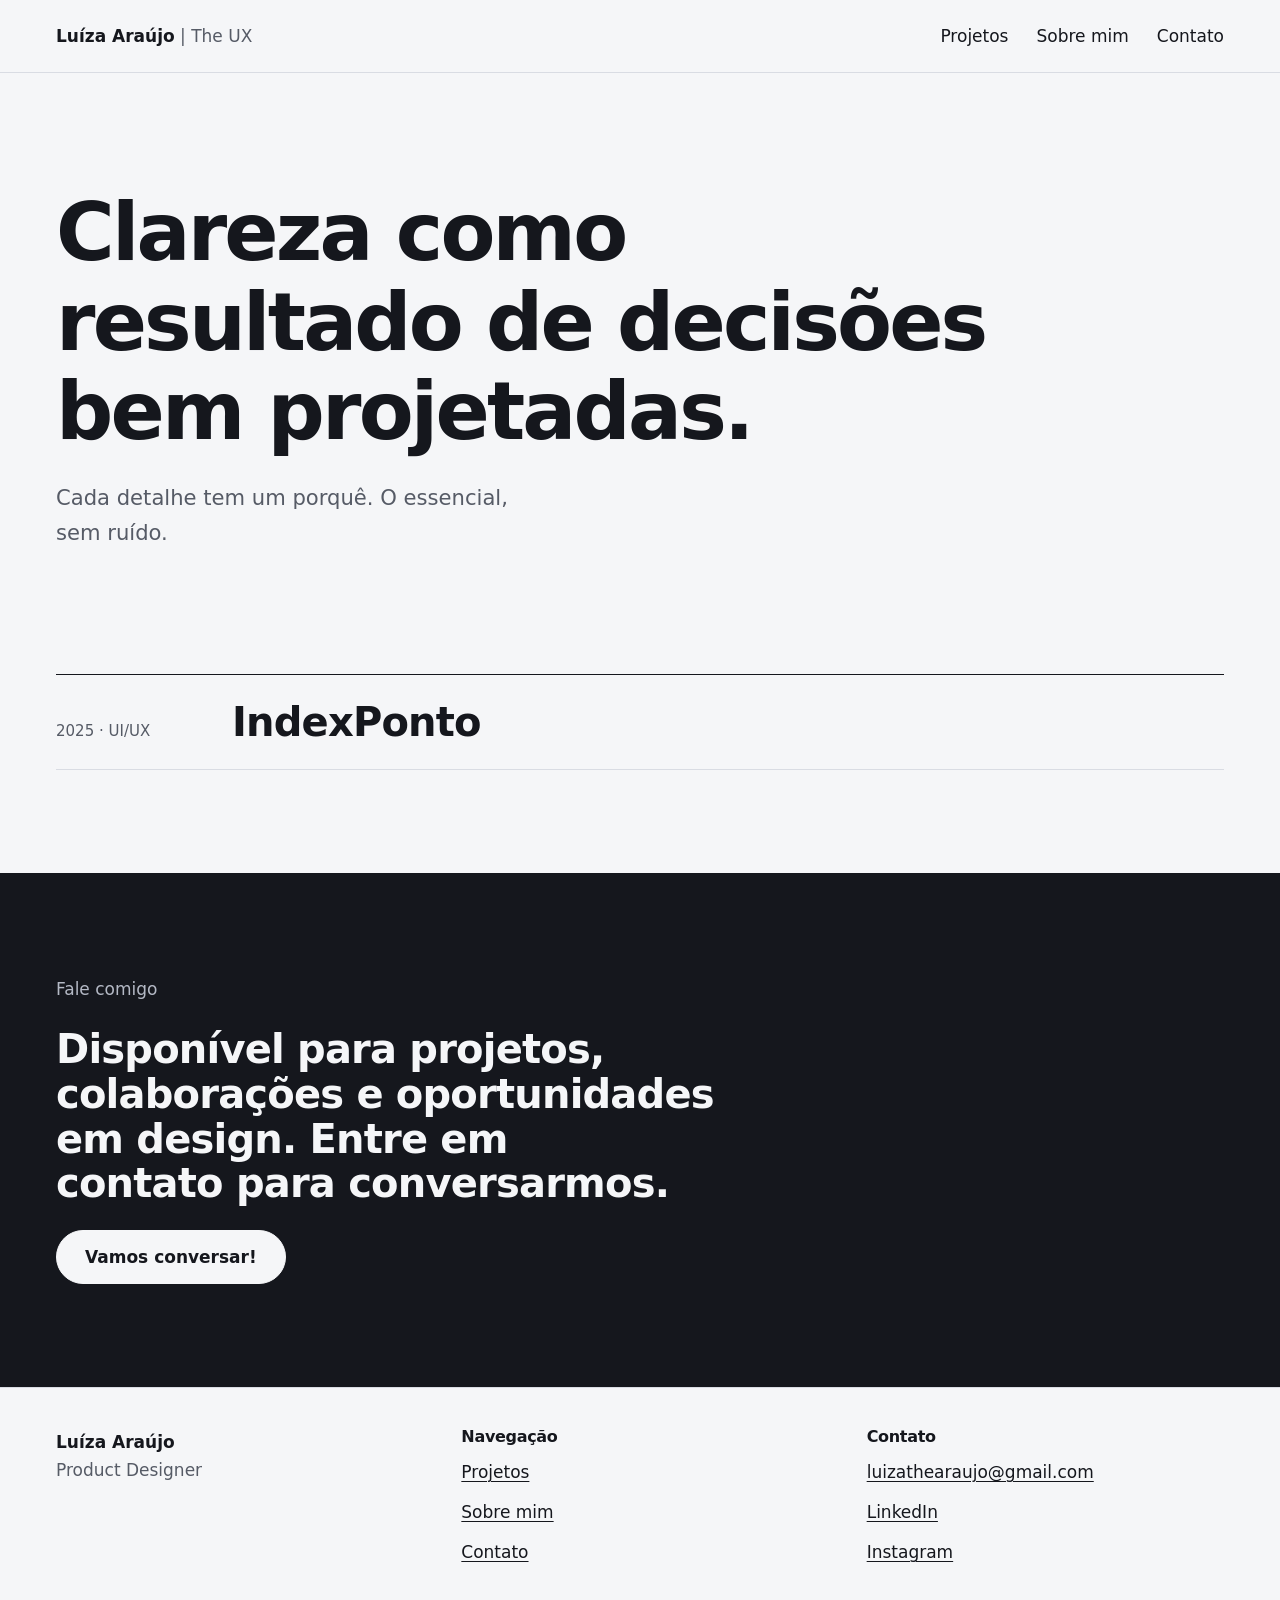
==== index.html @ b1bf7ece "Escreva no Summary" ====
<!doctype html>
<html lang="pt-BR">
<head>
<meta charset="utf-8">
<meta name="viewport" content="width=device-width, initial-scale=1">
<title>Luíza Araújo — Product Designer</title>
<meta name="description" content="Portfólio de Luíza Araújo, Product Designer: projetos de interface e UX com estética minimalista, agradável e simples de usar.">
<link rel="canonical" href="https://SEU-DOMINIO.com.br/index.html">
<meta name="robots" content="index, follow, max-image-preview:large">
<meta property="og:type" content="website"><meta property="og:locale" content="pt_BR">
<meta property="og:title" content="Luíza Araújo — Product Designer"><meta property="og:description" content="Portfólio de Luíza Araújo, Product Designer: projetos de interface e UX com estética minimalista, agradável e simples de usar.">
<meta property="og:url" content="https://SEU-DOMINIO.com.br/index.html"><meta property="og:image" content="https://framerusercontent.com/assets/Nl1fcH3IRXSe6rc7JmywGI36Jp4.jpg">
<meta name="twitter:card" content="summary_large_image">
<meta name="theme-color" content="#f5f6f8">
<link rel="icon" href="assets/favicon.svg" type="image/svg+xml">
<script>document.documentElement.classList.add('js')</script>
<link rel="stylesheet" href="css/styles.css">
<script src="js/site.js" defer></script>
<script type="application/ld+json">{"@context": "https://schema.org", "@type": "Person", "name": "Luíza Araújo", "jobTitle": "Product Designer", "url": "https://SEU-DOMINIO.com.br", "email": "luizathearaujo@gmail.com", "address": {"@type": "PostalAddress", "addressLocality": "Parnamirim", "addressRegion": "RN", "addressCountry": "BR"}, "sameAs": ["https://www.linkedin.com/in/luiza-the-araujo/", "https://www.instagram.com/luizathearaujo.design/"]}</script>
</head>
<body>
<a class="skip-link" href="#conteudo">Ir para o conteúdo</a>
<header class="site-header"><div class="container bar">
<a class="brand" href="index.html"><strong>Luíza Araújo</strong><span> | The UX</span></a>
<button class="menu-btn" type="button" aria-expanded="false" aria-controls="menu">Menu</button>
<nav id="menu" class="nav" aria-label="Principal"><ul><li><a href="projetos.html">Projetos</a></li><li><a href="sobre-mim.html">Sobre mim</a></li><li><a href="contato.html">Contato</a></li></ul></nav>
</div></header>
<main id="conteudo" tabindex="-1">

<section class="hero"><div class="container">
<h1>Clareza como resultado de decisões bem projetadas.</h1>
<p class="hero__lead">Cada detalhe tem um porquê. O essencial, sem ruído.</p></div></section>
<section class="section" style="padding-top:0" aria-labelledby="proj-t"><div class="container">
<h2 id="proj-t" class="visually-hidden">Projetos</h2>
<ul class="project-list"><li><a class="project-row" href="trabalhos/indexponto.html"><span class="project-row__meta">2025 · UI/UX</span><span class="project-row__title">IndexPonto</span></a></li></ul></div></section>
<section class="cta section" aria-labelledby="cta-t"><div class="container cta__inner">
<p class="muted">Fale comigo</p>
<h2 id="cta-t">Disponível para projetos, colaborações e oportunidades em design. Entre em contato para conversarmos.</h2>
<a class="btn btn--light" href="contato.html">Vamos conversar!</a></div></section>
</main>
<footer class="site-footer"><div class="container footer-grid">
<div><p><strong>Luíza Araújo</strong><br><span class="muted">Product Designer</span></p></div>
<nav aria-label="Rodapé"><h2>Navegação</h2><ul><li><a href="projetos.html">Projetos</a></li><li><a href="sobre-mim.html">Sobre mim</a></li><li><a href="contato.html">Contato</a></li></ul></nav>
<div><h2>Contato</h2><ul><li><a href="mailto:luizathearaujo@gmail.com">luizathearaujo@gmail.com</a></li><li><a href="https://www.linkedin.com/in/luiza-the-araujo/" target="_blank" rel="noopener noreferrer">LinkedIn<span class="visually-hidden"> (abre em nova aba)</span></a></li><li><a href="https://www.instagram.com/luizathearaujo.design/" target="_blank" rel="noopener noreferrer">Instagram<span class="visually-hidden"> (abre em nova aba)</span></a></li></ul></div>
</div></footer>
</body>
</html>
---- css/styles.css ----
/* ==========================================================================
   Portfólio Luíza Araújo — styles.css
   Organização: 1 Tokens · 2 Base · 3 Layout · 4 Componentes · 5 Páginas
   Para mudar o visual do site inteiro, edite apenas a seção 1 (Tokens).
   ========================================================================== */

/* 1. TOKENS ------------------------------------------------------------ */
:root {
  /* Cores — AJUSTE AQUI para igualar o Framer (não foi possível extrair as cores originais) */
  --bg: #f5f6f8;
  --surface: #ffffff;
  --ink: #15171d;
  --muted: #565b66;        /* contraste 6:1 sobre --bg */
  --line: #d9dce3;
  --accent: #2f3fd8;       /* contraste 7:1 sobre --bg */
  --dark: #15171d;
  --on-dark: #f5f6f8;
  --on-dark-muted: #b4b9c5;

  /* Tipografia — troque por uma fonte própria (@font-face) se desejar */
  --font: "Avenir Next", "Segoe UI", system-ui, -apple-system, Roboto, "Helvetica Neue", Arial, sans-serif;
  --fs-display: clamp(2.25rem, 1.2rem + 5.2vw, 5rem);
  --fs-h2: clamp(1.5rem, 1.1rem + 1.8vw, 2.5rem);
  --fs-h3: clamp(1.125rem, 1rem + .5vw, 1.375rem);
  --fs-lead: clamp(1.0625rem, 1rem + .4vw, 1.375rem);
  --fs-body: 1.0625rem;

  /* Espaçamento e forma */
  --gutter: clamp(1.25rem, 5vw, 3.5rem);
  --max: 76rem;
  --section: clamp(3.5rem, 8vw, 7rem);
  --radius: 1rem;
  --radius-sm: .5rem;
}

/* 2. BASE -------------------------------------------------------------- */
*, *::before, *::after { box-sizing: border-box; }
html { -webkit-text-size-adjust: 100%; scroll-behavior: smooth; scroll-padding-top: 5rem; }
body {
  margin: 0; min-height: 100vh; display: flex; flex-direction: column;
  background: var(--bg); color: var(--ink);
  font: 400 var(--fs-body)/1.65 var(--font);
  overflow-wrap: break-word; /* evita rolagem horizontal por textos longos */
}
main { flex: 1; }
img { display: block; max-width: 100%; height: auto; }
h1, h2, h3 { margin: 0; line-height: 1.12; letter-spacing: -.02em; font-weight: 650; text-wrap: balance; }
p { margin: 0 0 1em; max-width: 68ch; text-wrap: pretty; }
ul { margin: 0; padding: 0; list-style: none; }
a { color: inherit; text-decoration-thickness: 1px; text-underline-offset: .2em; }
a:hover { color: var(--accent); }
:focus-visible { outline: 3px solid var(--accent); outline-offset: 3px; border-radius: 4px; }
.skip-link {
  position: absolute; left: 1rem; top: -4rem; z-index: 100; padding: .75rem 1rem;
  background: var(--ink); color: var(--bg); border-radius: var(--radius-sm);
}
.skip-link:focus { top: 1rem; }
.visually-hidden { position: absolute !important; width: 1px; height: 1px; overflow: hidden; clip: rect(0 0 0 0); white-space: nowrap; }
@media (prefers-reduced-motion: reduce) {
  html { scroll-behavior: auto; }
  *, *::before, *::after { transition: none !important; animation: none !important; }
}

/* 3. LAYOUT ------------------------------------------------------------ */
.container { width: min(100% - 2 * var(--gutter), var(--max)); margin-inline: auto; }
.section { padding-block: var(--section); }
.muted { color: var(--muted); }

/* 4. COMPONENTES ------------------------------------------------------- */

/* Cabeçalho e navegação */
.site-header { position: sticky; top: 0; z-index: 50; background: color-mix(in srgb, var(--bg) 92%, transparent); backdrop-filter: blur(10px); border-bottom: 1px solid var(--line); }
.bar { display: flex; flex-wrap: wrap; align-items: center; justify-content: space-between; gap: .5rem 1.5rem; padding-block: .875rem; }
.brand { text-decoration: none; font-size: 1.0625rem; }
.brand span { color: var(--muted); }
.nav ul { display: flex; flex-wrap: wrap; gap: .25rem 1.75rem; }
.nav a { display: inline-block; padding: .5rem 0; text-decoration: none; }
.nav a[aria-current="page"] { text-decoration: underline; text-decoration-thickness: 2px; text-underline-offset: .35em; }
.menu-btn { display: none; }
/* Só vira menu "sanduíche" quando o JS está ativo; sem JS a navegação continua visível */
@media (max-width: 47.99rem) {
  .js .menu-btn {
    display: inline-flex; align-items: center; min-height: 2.75rem; padding: 0 1rem;
    font: inherit; color: inherit; background: transparent; border: 1px solid var(--ink); border-radius: 999px; cursor: pointer;
  }
  .js .nav { display: none; flex-basis: 100%; }
  .js .nav.is-open { display: block; }
  .js .nav ul { flex-direction: column; gap: 0; padding-bottom: .75rem; }
  .js .nav a { display: block; padding: .875rem 0; border-top: 1px solid var(--line); }
}

/* Botões */
.btn {
  display: inline-flex; align-items: center; justify-content: center; min-height: 3rem; padding: .75rem 1.75rem;
  font: inherit; font-weight: 600; text-decoration: none; cursor: pointer;
  color: var(--bg); background: var(--ink); border: 1px solid var(--ink); border-radius: 999px;
  transition: background-color .2s, color .2s;
}
.btn:hover { background: var(--accent); border-color: var(--accent); color: #fff; }
.btn:disabled { opacity: .6; cursor: wait; }
.btn--light { background: var(--on-dark); color: var(--dark); border-color: var(--on-dark); }
.btn--light:hover { background: #fff; color: var(--accent); border-color: #fff; }

/* Lista de projetos (home) */
.project-list { border-top: 1px solid var(--ink); }
.project-row {
  display: grid; grid-template-columns: 1fr; gap: .25rem 2rem; padding-block: 1.5rem;
  border-bottom: 1px solid var(--line); text-decoration: none; transition: padding-left .25s, color .2s;
}
.project-row:hover { padding-left: .75rem; }
.project-row__meta { color: var(--muted); font-size: .9375rem; }
.project-row__title { font-size: var(--fs-h2); line-height: 1.15; letter-spacing: -.02em; font-weight: 600; }
@media (min-width: 48rem) {
  .project-row { grid-template-columns: 9rem 1fr; align-items: baseline; }
}

/* Cards de projeto (página Projetos) */
.card-grid { display: grid; grid-template-columns: repeat(auto-fill, minmax(min(100%, 22rem), 1fr)); gap: clamp(1.5rem, 3vw, 2.5rem); }
.card { display: flex; flex-direction: column; gap: 1rem; text-decoration: none; min-width: 0; }
.card__media { overflow: hidden; border-radius: var(--radius); background: var(--line); aspect-ratio: 4 / 3; }
.card__media img { width: 100%; height: 100%; object-fit: cover; transition: transform .5s; }
.card:hover .card__media img { transform: scale(1.03); }
.card__meta { color: var(--muted); font-size: .9375rem; }
.card__title { font-size: var(--fs-h3); }
.card p { margin: 0; color: var(--muted); }
.card:hover .card__title { color: var(--accent); }

/* Chamada para contato */
.cta { background: var(--dark); color: var(--on-dark); }
.cta__inner { display: grid; gap: 1.5rem; justify-items: start; }
.cta h2 { max-width: 24ch; font-size: var(--fs-h2); }
.cta .muted { color: var(--on-dark-muted); margin: 0; }
.cta :focus-visible { outline-color: #fff; }

/* Rodapé */
.site-footer { border-top: 1px solid var(--line); padding-block: 2.5rem; }
.footer-grid { display: grid; gap: 1.5rem 3rem; grid-template-columns: repeat(auto-fit, minmax(min(100%, 12rem), 1fr)); }
.site-footer li + li { margin-top: .25rem; }
.site-footer a { display: inline-block; padding-block: .25rem; }
.site-footer h2 { font-size: 1rem; margin-bottom: .5rem; }

/* Formulário */
.form { display: grid; gap: 1.25rem; max-width: 40rem; }
.field { display: grid; gap: .375rem; }
.field label { font-weight: 600; }
.field input, .field textarea {
  width: 100%; font: inherit; color: inherit; padding: .875rem 1rem;
  background: var(--surface); border: 1px solid #8a8f9c; border-radius: var(--radius-sm);
}
.field textarea { min-height: 10rem; resize: vertical; }
.field input:focus-visible, .field textarea:focus-visible { outline-offset: 1px; border-color: var(--accent); }
.form__status { margin: 0; padding: .875rem 1rem; border-radius: var(--radius-sm); border-left: 4px solid; }
.form__status:empty { display: none; }
.form__status[data-state="error"] { background: #fdecec; color: #7a1010; border-color: #b42318; }
.form__status[data-state="success"] { background: #e8f6ee; color: #0d4a26; border-color: #1a7f45; }
.form__status[data-state="info"] { background: #eef0fd; color: #1c2680; border-color: var(--accent); }
.hp { position: absolute; left: -9999px; width: 1px; height: 1px; overflow: hidden; }

/* 5. PÁGINAS ----------------------------------------------------------- */

/* Hero / cabeçalho de página */
.hero { padding-block: clamp(3rem, 9vw, 8rem) var(--section); }
.hero h1 { font-size: var(--fs-display); max-width: 20ch; font-weight: 700; letter-spacing: -.035em; }
.hero__lead { margin-top: 1.5rem; font-size: var(--fs-lead); color: var(--muted); max-width: 40ch; }
.page-head { padding-block: clamp(2.5rem, 6vw, 5rem) 2rem; }
.page-head h1 { font-size: var(--fs-display); letter-spacing: -.035em; }
.page-head p { margin-top: 1.25rem; font-size: var(--fs-lead); color: var(--muted); max-width: 44ch; }
.section-title { font-size: var(--fs-h2); margin-bottom: 2rem; }

/* Sobre mim */
.about-grid { display: grid; gap: 2.5rem; align-items: start; }
.about-photo { border-radius: var(--radius); background: var(--line); width: 100%; }
.facts { display: grid; gap: 1.25rem; grid-template-columns: repeat(auto-fit, minmax(min(100%, 11rem), 1fr)); margin: 0 0 2rem; }
.facts dt { color: var(--muted); font-size: .9375rem; }
.facts dd { margin: 0; font-size: var(--fs-h3); font-weight: 650; }
.statement { font-size: var(--fs-lead); }
.statement strong { font-weight: 650; }
@media (min-width: 56rem) { .about-grid { grid-template-columns: 1fr 1fr; gap: 4rem; } }
.timeline { border-top: 1px solid var(--ink); }
.timeline li { display: grid; gap: .25rem 2rem; padding-block: 1.5rem; border-bottom: 1px solid var(--line); }
.timeline h3 { font-size: var(--fs-h3); }
.timeline .when { color: var(--muted); }
.timeline p { margin: .5rem 0 0; }
@media (min-width: 48rem) { .timeline li { grid-template-columns: 11rem 1fr; } }
.tools { display: grid; gap: 1px; background: var(--line); border: 1px solid var(--line); border-radius: var(--radius); overflow: hidden; grid-template-columns: repeat(auto-fit, minmax(min(100%, 14rem), 1fr)); }
.tools li { background: var(--bg); padding: 1.25rem 1.5rem; }
.tools strong { display: block; }
.tools span { color: var(--muted); font-size: .9375rem; }

/* Contato */
.contact-grid { display: grid; gap: 3rem; }
.contact-links { display: grid; gap: 1.25rem; align-content: start; }
.contact-links a { display: block; padding: 1rem 0; border-top: 1px solid var(--line); text-decoration: none; }
.contact-links small { display: block; color: var(--muted); font-size: .9375rem; }
.contact-links strong { font-size: var(--fs-h3); font-weight: 600; overflow-wrap: anywhere; }
@media (min-width: 56rem) { .contact-grid { grid-template-columns: 1fr 1.4fr; gap: 5rem; } }

/* Estudo de caso */
.case-meta { display: grid; gap: 1.25rem 2rem; grid-template-columns: repeat(auto-fit, minmax(min(100%, 9rem), 1fr)); margin: 2.5rem 0; padding-block: 1.5rem; border-block: 1px solid var(--line); }
.case-meta dt { color: var(--muted); font-size: .9375rem; }
.case-meta dd { margin: 0; font-weight: 600; }
.case-cover { margin: 0 0 var(--section); }
.case-cover img, .figure img { width: 100%; border-radius: var(--radius); border: 1px solid var(--line); background: var(--surface); }
.case-section { display: grid; gap: 1.25rem; padding-block: clamp(2rem, 5vw, 3.5rem); border-top: 1px solid var(--line); }
.case-section__body { min-width: 0; }
.case-section__body h3 { font-size: var(--fs-h3); margin: 1.75rem 0 .75rem; }
.case-section__body h3:first-child { margin-top: 0; }
.case-section__body ul { margin: 0 0 1em; padding-left: 1.25rem; list-style: disc; max-width: 68ch; }
.case-section__body li + li { margin-top: .375rem; }
.figure { display: grid; gap: 1rem; grid-template-columns: repeat(auto-fit, minmax(min(100%, 20rem), 1fr)); margin: 1.5rem 0 2rem; }
.figure--single { grid-template-columns: 1fr; }
@media (min-width: 60rem) {
  .case-section { grid-template-columns: 14rem 1fr; gap: 3rem; }
  .case-section > h2 { position: sticky; top: 5.5rem; align-self: start; }
}
.case-section > h2 { font-size: var(--fs-h3); }
.more-projects { margin-top: var(--section); }
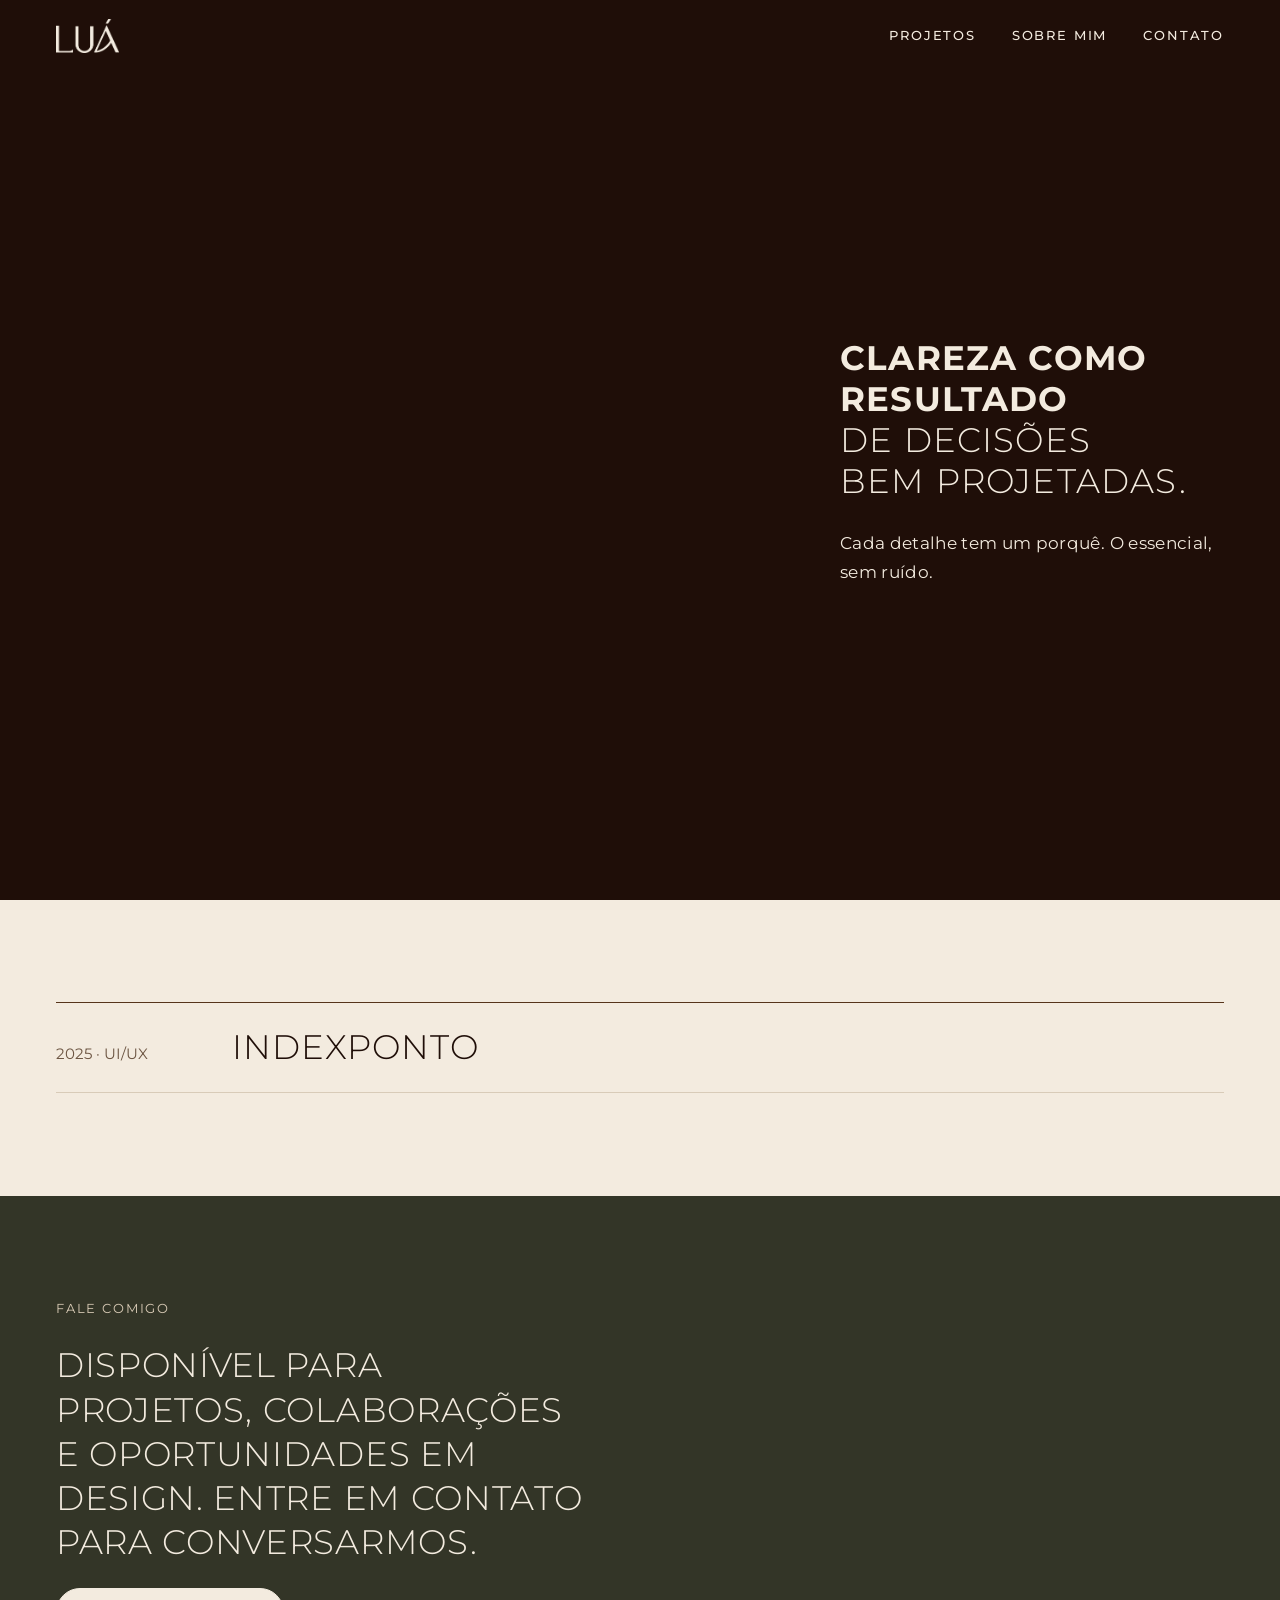
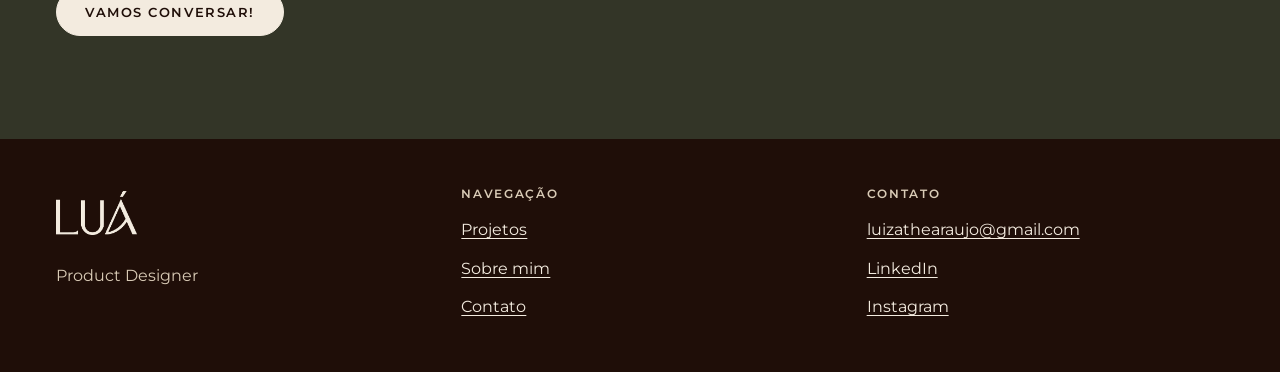
==== commit 57586e20: "Hero com fotografia" ====
--- a/index.html
+++ b/index.html
@@ -5,32 +5,34 @@
 <meta name="viewport" content="width=device-width, initial-scale=1">
 <title>Luíza Araújo — Product Designer</title>
 <meta name="description" content="Portfólio de Luíza Araújo, Product Designer: projetos de interface e UX com estética minimalista, agradável e simples de usar.">
-<link rel="canonical" href="https://SEU-DOMINIO.com.br/index.html">
+<link rel="canonical" href="https://luiza-araujo.theux.workers.dev/index.html">
 <meta name="robots" content="index, follow, max-image-preview:large">
 <meta property="og:type" content="website"><meta property="og:locale" content="pt_BR">
 <meta property="og:title" content="Luíza Araújo — Product Designer"><meta property="og:description" content="Portfólio de Luíza Araújo, Product Designer: projetos de interface e UX com estética minimalista, agradável e simples de usar.">
-<meta property="og:url" content="https://SEU-DOMINIO.com.br/index.html"><meta property="og:image" content="https://framerusercontent.com/assets/Nl1fcH3IRXSe6rc7JmywGI36Jp4.jpg">
+<meta property="og:url" content="https://luiza-araujo.theux.workers.dev/index.html"><meta property="og:image" content="https://luiza-araujo.theux.workers.dev/assets/img/og.jpg">
 <meta name="twitter:card" content="summary_large_image">
-<meta name="theme-color" content="#f5f6f8">
+<meta name="theme-color" content="#1F0E08">
 <link rel="icon" href="assets/favicon.svg" type="image/svg+xml">
-<script>document.documentElement.classList.add('js')</script>
+<link rel="preconnect" href="https://fonts.googleapis.com"><link rel="preconnect" href="https://fonts.gstatic.com" crossorigin>
+<link rel="stylesheet" href="https://fonts.googleapis.com/css2?family=Montserrat:wght@300;400;500;600;700&display=swap">
+<script>document.documentElement.classList.add('js');if(window.scrollY<8)document.documentElement.classList.add('at-top')</script>
 <link rel="stylesheet" href="css/styles.css">
 <script src="js/site.js" defer></script>
-<script type="application/ld+json">{"@context": "https://schema.org", "@type": "Person", "name": "Luíza Araújo", "jobTitle": "Product Designer", "url": "https://SEU-DOMINIO.com.br", "email": "luizathearaujo@gmail.com", "address": {"@type": "PostalAddress", "addressLocality": "Parnamirim", "addressRegion": "RN", "addressCountry": "BR"}, "sameAs": ["https://www.linkedin.com/in/luiza-the-araujo/", "https://www.instagram.com/luizathearaujo.design/"]}</script>
+<script type="application/ld+json">{"@context": "https://schema.org", "@type": "Person", "name": "Luíza Araújo", "jobTitle": "Product Designer", "url": "https://luiza-araujo.theux.workers.dev", "email": "luizathearaujo@gmail.com", "address": {"@type": "PostalAddress", "addressLocality": "Parnamirim", "addressRegion": "RN", "addressCountry": "BR"}, "sameAs": ["https://www.linkedin.com/in/luiza-the-araujo/", "https://www.instagram.com/luizathearaujo.design/"]}</script>
 </head>
 <body>
 <a class="skip-link" href="#conteudo">Ir para o conteúdo</a>
 <header class="site-header"><div class="container bar">
-<a class="brand" href="index.html"><strong>Luíza Araújo</strong><span> | The UX</span></a>
+<a class="logo" href="index.html"><img class="logo__dark" src="assets/img/logo-marrom.png" width="295" height="160" alt="Luíza Araújo — página inicial"><img class="logo__light" src="assets/img/logo-bege.png" width="295" height="160" alt="" aria-hidden="true"></a>
 <button class="menu-btn" type="button" aria-expanded="false" aria-controls="menu">Menu</button>
 <nav id="menu" class="nav" aria-label="Principal"><ul><li><a href="projetos.html">Projetos</a></li><li><a href="sobre-mim.html">Sobre mim</a></li><li><a href="contato.html">Contato</a></li></ul></nav>
 </div></header>
 <main id="conteudo" tabindex="-1">
 
-<section class="hero"><div class="container">
-<h1>Clareza como resultado de decisões bem projetadas.</h1>
-<p class="hero__lead">Cada detalhe tem um porquê. O essencial, sem ruído.</p></div></section>
-<section class="section" style="padding-top:0" aria-labelledby="proj-t"><div class="container">
+<section class="hero hero--home hero--photo">
+<picture><source media="(orientation: portrait)" srcset="assets/img/hero-photo-m.jpg"><img class="hero__bg" src="assets/img/hero-photo-1920.jpg" srcset="assets/img/hero-photo-1920.jpg 1920w, assets/img/hero-photo-2560.jpg 2560w" sizes="100vw" alt="" width="2560" height="1440" fetchpriority="high" decoding="async"></picture>
+<div class="hero__inner"><h1><strong>Clareza como resultado</strong> de decisões bem projetadas.</h1><p class="hero__lead">Cada detalhe tem um porquê. O essencial, sem ruído.</p></div></section>
+<section class="section" aria-labelledby="proj-t"><div class="container">
 <h2 id="proj-t" class="visually-hidden">Projetos</h2>
 <ul class="project-list"><li><a class="project-row" href="trabalhos/indexponto.html"><span class="project-row__meta">2025 · UI/UX</span><span class="project-row__title">IndexPonto</span></a></li></ul></div></section>
 <section class="cta section" aria-labelledby="cta-t"><div class="container cta__inner">
@@ -39,7 +41,7 @@
 <a class="btn btn--light" href="contato.html">Vamos conversar!</a></div></section>
 </main>
 <footer class="site-footer"><div class="container footer-grid">
-<div><p><strong>Luíza Araújo</strong><br><span class="muted">Product Designer</span></p></div>
+<div><a class="footer-logo" href="index.html"><img src="assets/img/logo-bege.png" width="295" height="160" alt="Luíza Araújo — página inicial"></a><p class="muted">Product Designer</p></div>
 <nav aria-label="Rodapé"><h2>Navegação</h2><ul><li><a href="projetos.html">Projetos</a></li><li><a href="sobre-mim.html">Sobre mim</a></li><li><a href="contato.html">Contato</a></li></ul></nav>
 <div><h2>Contato</h2><ul><li><a href="mailto:luizathearaujo@gmail.com">luizathearaujo@gmail.com</a></li><li><a href="https://www.linkedin.com/in/luiza-the-araujo/" target="_blank" rel="noopener noreferrer">LinkedIn<span class="visually-hidden"> (abre em nova aba)</span></a></li><li><a href="https://www.instagram.com/luizathearaujo.design/" target="_blank" rel="noopener noreferrer">Instagram<span class="visually-hidden"> (abre em nova aba)</span></a></li></ul></div>
 </div></footer>
--- a/css/styles.css
+++ b/css/styles.css
@@ -6,36 +6,40 @@
 
 /* 1. TOKENS ------------------------------------------------------------ */
 :root {
-  /* Cores — AJUSTE AQUI para igualar o Framer (não foi possível extrair as cores originais) */
-  --bg: #f5f6f8;
-  --surface: #ffffff;
-  --ink: #15171d;
-  --muted: #565b66;        /* contraste 6:1 sobre --bg */
-  --line: #d9dce3;
-  --accent: #2f3fd8;       /* contraste 7:1 sobre --bg */
-  --dark: #15171d;
-  --on-dark: #f5f6f8;
-  --on-dark-muted: #b4b9c5;
-
-  /* Tipografia — troque por uma fonte própria (@font-face) se desejar */
-  --font: "Avenir Next", "Segoe UI", system-ui, -apple-system, Roboto, "Helvetica Neue", Arial, sans-serif;
-  --fs-display: clamp(2.25rem, 1.2rem + 5.2vw, 5rem);
-  --fs-h2: clamp(1.5rem, 1.1rem + 1.8vw, 2.5rem);
-  --fs-h3: clamp(1.125rem, 1rem + .5vw, 1.375rem);
-  --fs-lead: clamp(1.0625rem, 1rem + .4vw, 1.375rem);
-  --fs-body: 1.0625rem;
-
-  /* Espaçamento e forma */
+  /* Paleta da marca LUÁ */
+  --dark: #1F0E08;          /* marrom profundo (hero, rodapé) */
+  --brown: #56341B;
+  --caramel: #894A27;       /* destaque / hover (contraste 5,7:1 sobre --bg) */
+  --olive-dark: #333527;    /* faixa de contato */
+  --olive: #454730;         /* detalhes sobre fundos escuros */
+  --bg: #F3EBDF;            /* bege (fundo geral) */
+  --surface: #FBF7F0;
+  --ink: #1F0E08;
+  --muted: #6B5441;         /* contraste 5,9:1 sobre --bg */
+  --line: #D8CBB8;
+  --accent: #894A27;
+  --on-dark: #F3EBDF;
+  --on-dark-muted: #D9CBB6;
+
+  /* Tipografia — Montserrat (carregada no <head>); fallbacks seguros */
+  --font: "Montserrat", "Avenir Next", "Segoe UI", system-ui, -apple-system, Roboto, Arial, sans-serif;
+  --fs-display: clamp(1.75rem, 1rem + 3.8vw, 3.75rem);
+  --fs-h2: clamp(1.375rem, 1.05rem + 1.4vw, 2.125rem);
+  --fs-h3: clamp(1.0625rem, .98rem + .4vw, 1.25rem);
+  --fs-lead: clamp(.9375rem, .86rem + .3vw, 1.0625rem);
+  --fs-body: 1rem;
+
   --gutter: clamp(1.25rem, 5vw, 3.5rem);
   --max: 76rem;
   --section: clamp(3.5rem, 8vw, 7rem);
-  --radius: 1rem;
-  --radius-sm: .5rem;
+  --radius: .75rem;
+  --radius-sm: .375rem;
+  --header-h: 4.5rem;
 }
 
 /* 2. BASE -------------------------------------------------------------- */
 *, *::before, *::after { box-sizing: border-box; }
-html { -webkit-text-size-adjust: 100%; scroll-behavior: smooth; scroll-padding-top: 5rem; }
+html { -webkit-text-size-adjust: 100%; scroll-behavior: smooth; scroll-padding-top: 6rem; }
 body {
   margin: 0; min-height: 100vh; display: flex; flex-direction: column;
   background: var(--bg); color: var(--ink);
@@ -44,11 +48,12 @@
 }
 main { flex: 1; }
 img { display: block; max-width: 100%; height: auto; }
-h1, h2, h3 { margin: 0; line-height: 1.12; letter-spacing: -.02em; font-weight: 650; text-wrap: balance; }
+h1, h2, h3 { margin: 0; line-height: 1.2; letter-spacing: -.01em; font-weight: 600; text-wrap: balance; }
 p { margin: 0 0 1em; max-width: 68ch; text-wrap: pretty; }
 ul { margin: 0; padding: 0; list-style: none; }
 a { color: inherit; text-decoration-thickness: 1px; text-underline-offset: .2em; }
 a:hover { color: var(--accent); }
+strong { font-weight: 600; }
 :focus-visible { outline: 3px solid var(--accent); outline-offset: 3px; border-radius: 4px; }
 .skip-link {
   position: absolute; left: 1rem; top: -4rem; z-index: 100; padding: .75rem 1rem;
@@ -68,25 +73,37 @@
 
 /* 4. COMPONENTES ------------------------------------------------------- */
 
-/* Cabeçalho e navegação */
-.site-header { position: sticky; top: 0; z-index: 50; background: color-mix(in srgb, var(--bg) 92%, transparent); backdrop-filter: blur(10px); border-bottom: 1px solid var(--line); }
-.bar { display: flex; flex-wrap: wrap; align-items: center; justify-content: space-between; gap: .5rem 1.5rem; padding-block: .875rem; }
-.brand { text-decoration: none; font-size: 1.0625rem; }
-.brand span { color: var(--muted); }
-.nav ul { display: flex; flex-wrap: wrap; gap: .25rem 1.75rem; }
-.nav a { display: inline-block; padding: .5rem 0; text-decoration: none; }
-.nav a[aria-current="page"] { text-decoration: underline; text-decoration-thickness: 2px; text-underline-offset: .35em; }
+/* Cabeçalho: transparente sobre o hero (logo bege); sólido ao rolar (logo marrom) */
+.site-header { position: fixed; inset: 0 0 auto; z-index: 50; background: var(--bg); color: var(--ink); border-bottom: 1px solid var(--line); transition: background-color .3s, border-color .3s, color .3s; }
+.bar { display: flex; flex-wrap: wrap; align-items: center; justify-content: space-between; gap: .25rem 1.5rem; min-height: var(--header-h); }
+.logo { display: block; line-height: 0; padding-block: .5rem; }
+.logo img { height: 2.125rem; width: auto; }
+.logo__light { display: none !important; }
+.nav ul { display: flex; flex-wrap: wrap; gap: .25rem 2.25rem; }
+.nav a { display: inline-block; padding: .75rem 0; text-decoration: none; font-size: .8125rem; font-weight: 500; letter-spacing: .14em; text-transform: uppercase; }
+.nav a:hover { color: inherit; text-decoration: underline; text-underline-offset: .5em; }
+.nav a[aria-current="page"] { text-decoration: underline; text-decoration-thickness: 2px; text-underline-offset: .5em; }
 .menu-btn { display: none; }
-/* Só vira menu "sanduíche" quando o JS está ativo; sem JS a navegação continua visível */
+/* No topo da página (JS ativo): fundo transparente + versão clara do logo */
+.js.at-top .site-header:not(.menu-open) { background: transparent; border-color: transparent; color: var(--on-dark); }
+.js.at-top .site-header:not(.menu-open) :focus-visible,
+.site-header.menu-open :focus-visible { outline-color: var(--on-dark); }
+.js.at-top .site-header:not(.menu-open) .logo__dark,
+.site-header.menu-open .logo__dark { display: none; }
+.js.at-top .site-header:not(.menu-open) .logo__light,
+.site-header.menu-open .logo__light { display: block !important; }
+.site-header.menu-open { background: var(--dark); color: var(--on-dark); border-color: var(--dark); }
+/* Só vira menu "sanduíche" com JS ativo; sem JS a navegação continua visível */
 @media (max-width: 47.99rem) {
   .js .menu-btn {
-    display: inline-flex; align-items: center; min-height: 2.75rem; padding: 0 1rem;
-    font: inherit; color: inherit; background: transparent; border: 1px solid var(--ink); border-radius: 999px; cursor: pointer;
+    display: inline-flex; align-items: center; min-height: 2.75rem; padding: 0 1.125rem;
+    font: inherit; font-size: .75rem; font-weight: 500; letter-spacing: .14em; text-transform: uppercase;
+    color: inherit; background: transparent; border: 1px solid currentColor; border-radius: 999px; cursor: pointer;
   }
   .js .nav { display: none; flex-basis: 100%; }
   .js .nav.is-open { display: block; }
   .js .nav ul { flex-direction: column; gap: 0; padding-bottom: .75rem; }
-  .js .nav a { display: block; padding: .875rem 0; border-top: 1px solid var(--line); }
+  .js .nav a { display: block; padding: 1rem 0; border-top: 1px solid color-mix(in srgb, currentColor 22%, transparent); }
 }
 
 /* Botões */
@@ -97,19 +114,20 @@
   transition: background-color .2s, color .2s;
 }
 .btn:hover { background: var(--accent); border-color: var(--accent); color: #fff; }
+.btn { font-size: .8125rem; letter-spacing: .12em; text-transform: uppercase; }
 .btn:disabled { opacity: .6; cursor: wait; }
 .btn--light { background: var(--on-dark); color: var(--dark); border-color: var(--on-dark); }
-.btn--light:hover { background: #fff; color: var(--accent); border-color: #fff; }
+.btn--light:hover { background: #fff; color: var(--dark); border-color: #fff; }
 
 /* Lista de projetos (home) */
-.project-list { border-top: 1px solid var(--ink); }
+.project-list { border-top: 1px solid var(--brown); }
 .project-row {
   display: grid; grid-template-columns: 1fr; gap: .25rem 2rem; padding-block: 1.5rem;
   border-bottom: 1px solid var(--line); text-decoration: none; transition: padding-left .25s, color .2s;
 }
 .project-row:hover { padding-left: .75rem; }
 .project-row__meta { color: var(--muted); font-size: .9375rem; }
-.project-row__title { font-size: var(--fs-h2); line-height: 1.15; letter-spacing: -.02em; font-weight: 600; }
+.project-row__title { font-size: var(--fs-h2); line-height: 1.2; font-weight: 300; text-transform: uppercase; letter-spacing: .03em; }
 @media (min-width: 48rem) {
   .project-row { grid-template-columns: 9rem 1fr; align-items: baseline; }
 }
@@ -126,18 +144,21 @@
 .card:hover .card__title { color: var(--accent); }
 
 /* Chamada para contato */
-.cta { background: var(--dark); color: var(--on-dark); }
+.cta { background: var(--olive-dark); color: var(--on-dark); }
 .cta__inner { display: grid; gap: 1.5rem; justify-items: start; }
-.cta h2 { max-width: 24ch; font-size: var(--fs-h2); }
-.cta .muted { color: var(--on-dark-muted); margin: 0; }
-.cta :focus-visible { outline-color: #fff; }
+.cta h2 { max-width: 26ch; font-size: var(--fs-h2); font-weight: 300; text-transform: uppercase; letter-spacing: .02em; line-height: 1.3; }
+.cta .muted { color: var(--on-dark-muted); margin: 0; font-size: .8125rem; letter-spacing: .14em; text-transform: uppercase; }
+.cta :focus-visible, .site-footer :focus-visible, .hero :focus-visible { outline-color: var(--on-dark); }
 
 /* Rodapé */
-.site-footer { border-top: 1px solid var(--line); padding-block: 2.5rem; }
-.footer-grid { display: grid; gap: 1.5rem 3rem; grid-template-columns: repeat(auto-fit, minmax(min(100%, 12rem), 1fr)); }
+.site-footer { background: var(--dark); color: var(--on-dark); padding-block: 3rem; }
+.site-footer a:hover { color: var(--on-dark); text-decoration: underline; }
+.footer-grid { display: grid; gap: 2rem 3rem; grid-template-columns: repeat(auto-fit, minmax(min(100%, 12rem), 1fr)); }
+.footer-logo img { height: 2.75rem; width: auto; margin-bottom: 1rem; }
+.site-footer .muted { color: var(--on-dark-muted); }
 .site-footer li + li { margin-top: .25rem; }
 .site-footer a { display: inline-block; padding-block: .25rem; }
-.site-footer h2 { font-size: 1rem; margin-bottom: .5rem; }
+.site-footer h2 { font-size: .75rem; font-weight: 600; letter-spacing: .14em; text-transform: uppercase; margin-bottom: .75rem; color: var(--on-dark-muted); }
 
 /* Formulário */
 .form { display: grid; gap: 1.25rem; max-width: 40rem; }
@@ -145,7 +166,7 @@
 .field label { font-weight: 600; }
 .field input, .field textarea {
   width: 100%; font: inherit; color: inherit; padding: .875rem 1rem;
-  background: var(--surface); border: 1px solid #8a8f9c; border-radius: var(--radius-sm);
+  background: var(--surface); border: 1px solid #8a7766; border-radius: var(--radius-sm);
 }
 .field textarea { min-height: 10rem; resize: vertical; }
 .field input:focus-visible, .field textarea:focus-visible { outline-offset: 1px; border-color: var(--accent); }
@@ -153,19 +174,62 @@
 .form__status:empty { display: none; }
 .form__status[data-state="error"] { background: #fdecec; color: #7a1010; border-color: #b42318; }
 .form__status[data-state="success"] { background: #e8f6ee; color: #0d4a26; border-color: #1a7f45; }
-.form__status[data-state="info"] { background: #eef0fd; color: #1c2680; border-color: var(--accent); }
+.form__status[data-state="info"] { background: #EFE4D2; color: #3d2410; border-color: var(--accent); }
 .hp { position: absolute; left: -9999px; width: 1px; height: 1px; overflow: hidden; }
 
 /* 5. PÁGINAS ----------------------------------------------------------- */
 
-/* Hero / cabeçalho de página */
-.hero { padding-block: clamp(3rem, 9vw, 8rem) var(--section); }
-.hero h1 { font-size: var(--fs-display); max-width: 20ch; font-weight: 700; letter-spacing: -.035em; }
-.hero__lead { margin-top: 1.5rem; font-size: var(--fs-lead); color: var(--muted); max-width: 40ch; }
-.page-head { padding-block: clamp(2.5rem, 6vw, 5rem) 2rem; }
-.page-head h1 { font-size: var(--fs-display); letter-spacing: -.035em; }
-.page-head p { margin-top: 1.25rem; font-size: var(--fs-lead); color: var(--muted); max-width: 44ch; }
-.section-title { font-size: var(--fs-h2); margin-bottom: 2rem; }
+/* Hero: textura de camurça + título centralizado (inspirado na referência) */
+.hero { position: relative; isolation: isolate; display: grid; place-items: center; text-align: center; overflow: hidden;
+  color: var(--on-dark); background: var(--dark);
+  min-height: clamp(26rem, 64svh, 40rem); padding: calc(var(--header-h) + 2rem) var(--gutter) clamp(3rem, 7vw, 5rem); }
+.hero--home { min-height: min(100svh, 60rem); }
+.hero__bg { position: absolute; inset: 0; z-index: -2; width: 100%; height: 100%; object-fit: cover; }
+.hero::after { content: ""; position: absolute; inset: 0; z-index: -1;      /* véu escuro: garante contraste do texto */
+  background: radial-gradient(ellipse 80% 70% at 50% 50%, rgba(31,14,8,.62), rgba(31,14,8,.28) 100%); }
+.hero__inner { max-width: 60rem; }
+.hero h1 { font-size: var(--fs-display); font-weight: 300; line-height: 1.22; letter-spacing: .035em; text-transform: uppercase; text-wrap: balance; }
+.hero h1 strong { font-weight: 700; }
+.hero__lead { margin: 1.75rem auto 0; max-width: 42ch; font-size: var(--fs-lead); line-height: 1.7; letter-spacing: .02em; color: var(--on-dark); }
+/* Hero com fotografia (home): texto na parede lisa à direita; no retrato (celular/tablet em pé), texto no topo */
+.hero picture { position: absolute; inset: 0; z-index: -2; }
+.hero--photo { place-items: center end; text-align: left; }
+.hero--photo .hero__bg { object-position: 100% 60%; }
+.hero--photo::after { background:
+  linear-gradient(to bottom, rgba(31,14,8,.8), rgba(31,14,8,0) 38%),   /* garante o contraste do logo e do menu */
+  linear-gradient(to left, rgba(31,14,8,.4), rgba(31,14,8,0) 62%); }
+.hero--photo .hero__inner { width: min(100%, 26rem, 30vw); }
+.hero--photo h1 { font-size: clamp(1.25rem, .75rem + 1.7vw, 2.5rem); }
+.hero--photo .hero__lead { margin-left: 0; max-width: 34ch; }
+@media (orientation: portrait) {
+  .hero--photo { place-items: start center; text-align: center; padding-top: calc(var(--header-h) + 2.5rem);
+    min-height: min(max(100svh, 205vw), calc(100svh + 8rem)); }  /* um pouco mais alto em telas curtas: desce o orbe e libera o texto */
+  .hero--photo .hero__bg { object-position: 50% 100%; }
+  .hero--photo::after { background: linear-gradient(to bottom, rgba(31,14,8,.72), rgba(31,14,8,.2) 52%, rgba(31,14,8,0)); }
+  .hero--photo .hero__inner { width: min(100%, 34rem); }
+  .hero--photo h1 { font-size: clamp(1.5rem, 1rem + 2.4vw, 2.5rem); }
+  .hero--photo .hero__lead { margin-inline: auto; }
+}
+/* Celulares muito estreitos (≤ 380px): texto mais compacto */
+@media (orientation: portrait) and (max-width: 23.75rem) {
+  .hero--photo { padding-top: calc(var(--header-h) + 1rem); }
+  .hero--photo h1 { font-size: 1.25rem; }
+  .hero--photo .hero__lead { margin-top: 1rem; font-size: .875rem; line-height: 1.5; }
+}
+/* Tablet em pé: texto em poucas linhas, só na parede escura acima do orbe */
+@media (orientation: portrait) and (min-width: 40rem) {
+  .hero--photo { padding-top: calc(var(--header-h) + 1.25rem); }
+  .hero--photo .hero__inner { width: min(100%, 46rem); }
+  .hero--photo h1 { font-size: 1.5rem; }
+  .hero--photo .hero__lead { margin-top: 1rem; max-width: 60ch; }
+}
+/* Celular deitado (pouca altura): texto menor, para não invadir as esculturas */
+@media (orientation: landscape) and (max-height: 32rem) {
+  .hero--photo .hero__inner { width: min(100%, 14rem, 26vw); }
+  .hero--photo h1 { font-size: 1.125rem; }
+  .hero--photo .hero__lead { margin-top: 1rem; font-size: .8125rem; line-height: 1.55; }
+}
+.section-title { font-size: var(--fs-h2); font-weight: 600; margin-bottom: 2rem; }
 
 /* Sobre mim */
 .about-grid { display: grid; gap: 2.5rem; align-items: start; }
@@ -176,14 +240,14 @@
 .statement { font-size: var(--fs-lead); }
 .statement strong { font-weight: 650; }
 @media (min-width: 56rem) { .about-grid { grid-template-columns: 1fr 1fr; gap: 4rem; } }
-.timeline { border-top: 1px solid var(--ink); }
+.timeline { border-top: 1px solid var(--brown); }
 .timeline li { display: grid; gap: .25rem 2rem; padding-block: 1.5rem; border-bottom: 1px solid var(--line); }
 .timeline h3 { font-size: var(--fs-h3); }
 .timeline .when { color: var(--muted); }
 .timeline p { margin: .5rem 0 0; }
 @media (min-width: 48rem) { .timeline li { grid-template-columns: 11rem 1fr; } }
 .tools { display: grid; gap: 1px; background: var(--line); border: 1px solid var(--line); border-radius: var(--radius); overflow: hidden; grid-template-columns: repeat(auto-fit, minmax(min(100%, 14rem), 1fr)); }
-.tools li { background: var(--bg); padding: 1.25rem 1.5rem; }
+.tools li { background: var(--surface); padding: 1.25rem 1.5rem; }
 .tools strong { display: block; }
 .tools span { color: var(--muted); font-size: .9375rem; }
 
@@ -199,6 +263,7 @@
 .case-meta { display: grid; gap: 1.25rem 2rem; grid-template-columns: repeat(auto-fit, minmax(min(100%, 9rem), 1fr)); margin: 2.5rem 0; padding-block: 1.5rem; border-block: 1px solid var(--line); }
 .case-meta dt { color: var(--muted); font-size: .9375rem; }
 .case-meta dd { margin: 0; font-weight: 600; }
+.case-meta { margin-top: clamp(2rem, 5vw, 3.5rem); }
 .case-cover { margin: 0 0 var(--section); }
 .case-cover img, .figure img { width: 100%; border-radius: var(--radius); border: 1px solid var(--line); background: var(--surface); }
 .case-section { display: grid; gap: 1.25rem; padding-block: clamp(2rem, 5vw, 3.5rem); border-top: 1px solid var(--line); }
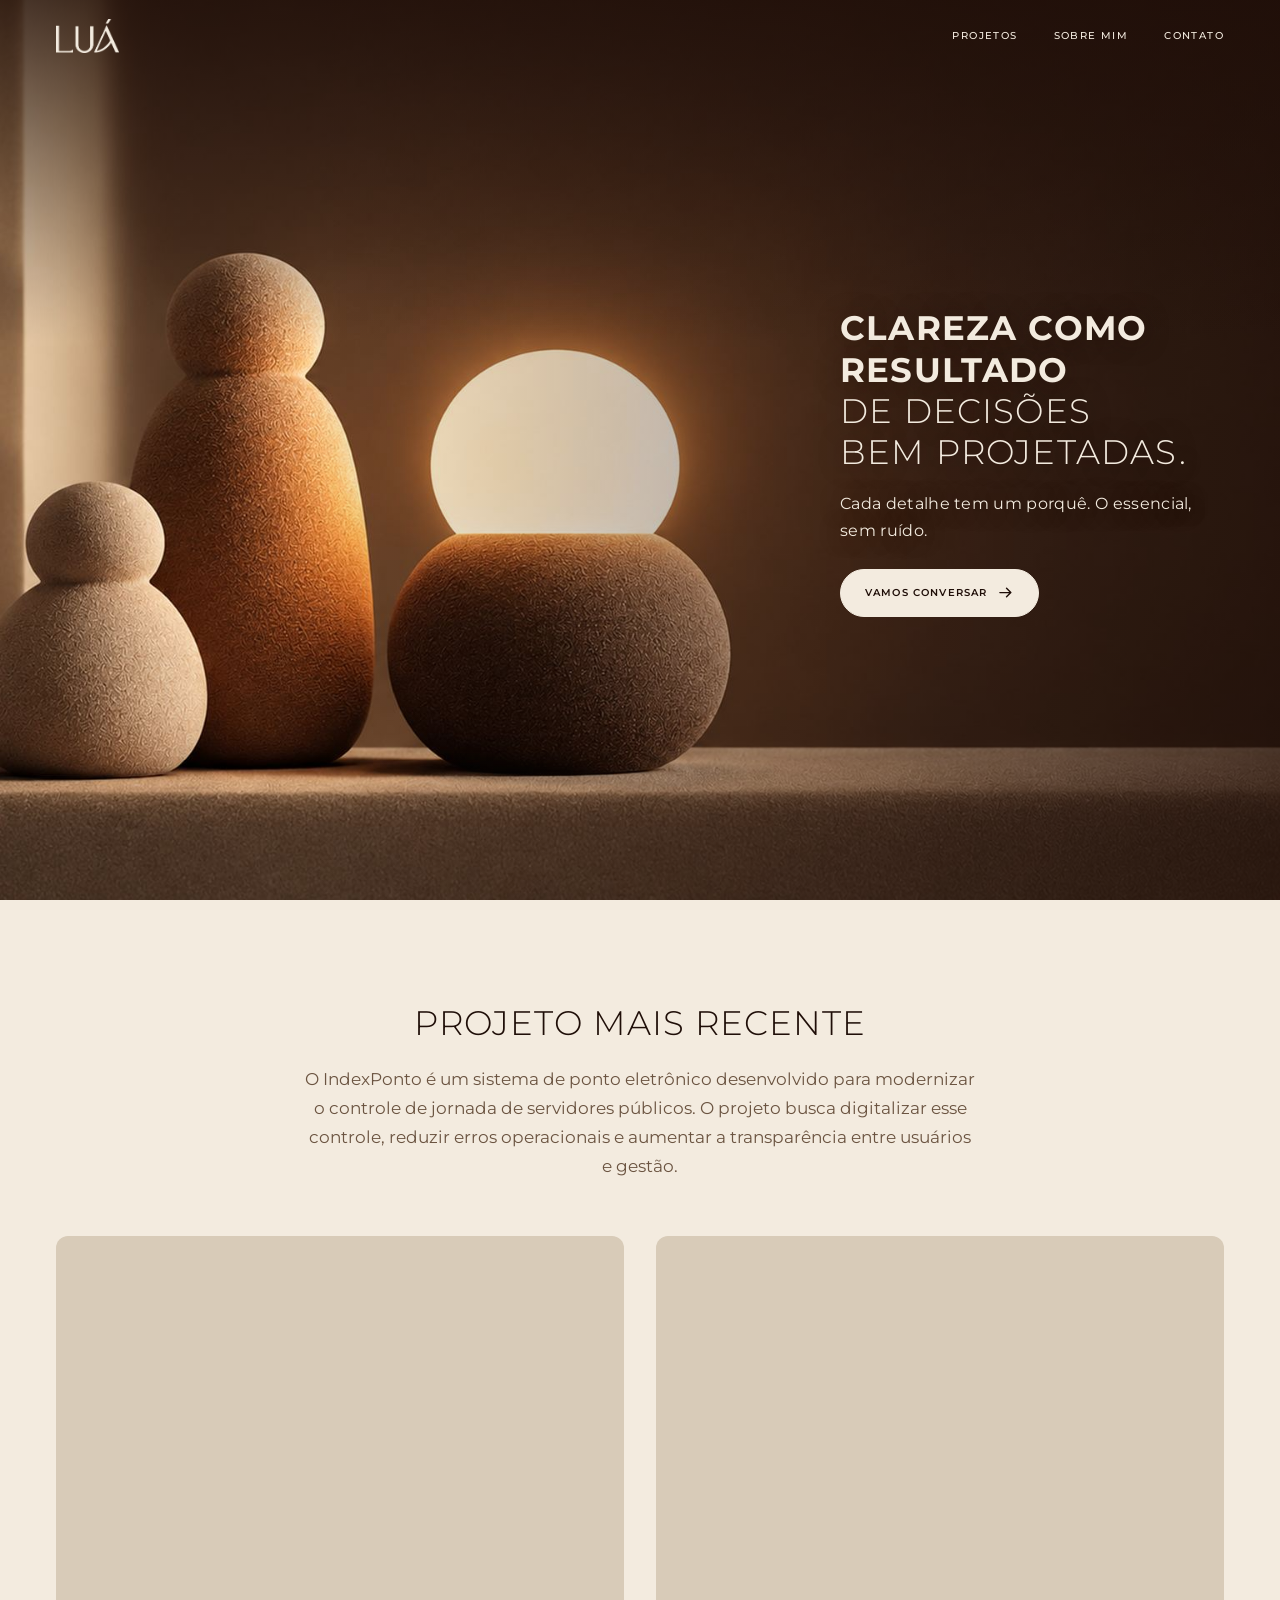
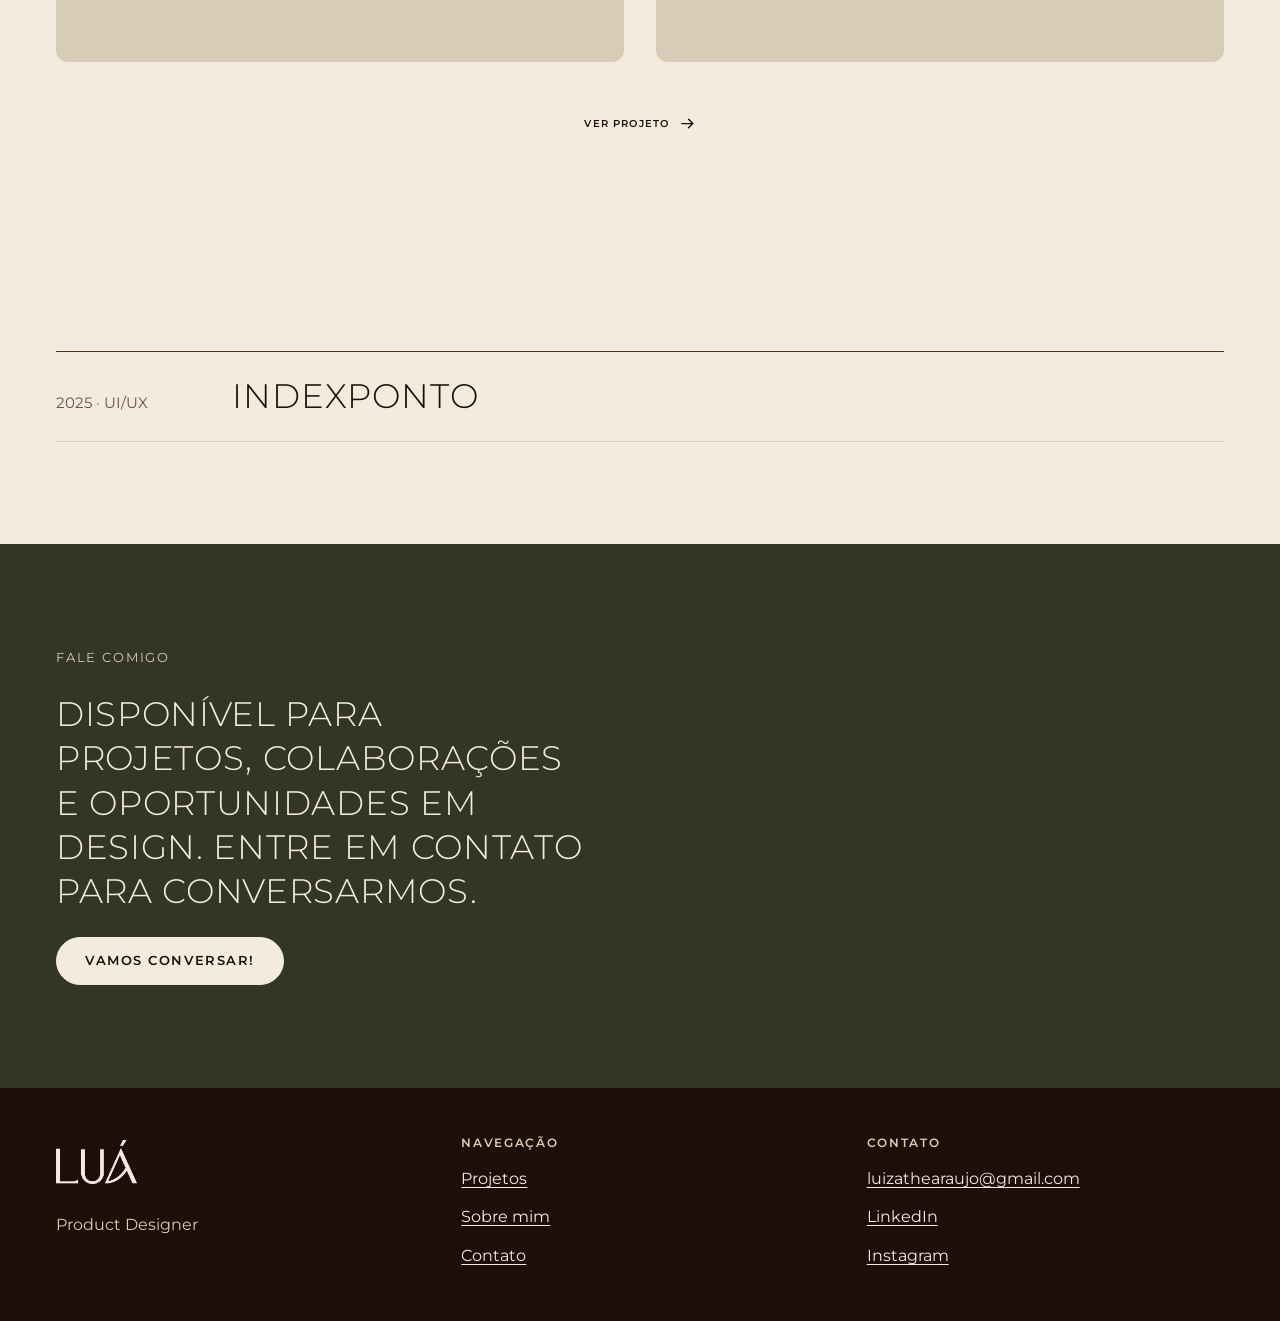
==== commit b7f5b059: "Ajustes no hero e seção Projeto mais recente" ====
--- a/index.html
+++ b/index.html
@@ -31,7 +31,12 @@
 
 <section class="hero hero--home hero--photo">
 <picture><source media="(orientation: portrait)" srcset="assets/img/hero-photo-m.jpg"><img class="hero__bg" src="assets/img/hero-photo-1920.jpg" srcset="assets/img/hero-photo-1920.jpg 1920w, assets/img/hero-photo-2560.jpg 2560w" sizes="100vw" alt="" width="2560" height="1440" fetchpriority="high" decoding="async"></picture>
-<div class="hero__inner"><h1><strong>Clareza como resultado</strong> de decisões bem projetadas.</h1><p class="hero__lead">Cada detalhe tem um porquê. O essencial, sem ruído.</p></div></section>
+<div class="hero__inner"><h1><strong>Clareza como resultado</strong> de decisões bem projetadas.</h1><p class="hero__lead">Cada detalhe tem um porquê. O essencial, sem ruído.</p><div class="hero__cta"><a class="btn btn--light btn--compact" href="contato.html">Vamos conversar<svg class="icon-arrow" viewBox="0 0 16 16" aria-hidden="true" focusable="false"><path d="M2 8h11M9 3.5 13.5 8 9 12.5" fill="none" stroke="currentColor" stroke-width="1.5" stroke-linecap="round" stroke-linejoin="round"/></svg></a></div></div></section>
+<section class="latest" aria-labelledby="latest-t"><div class="container">
+<div class="latest__intro"><h2 id="latest-t">Projeto mais recente</h2><p>O IndexPonto é um sistema de ponto eletrônico desenvolvido para modernizar o controle de jornada de servidores públicos. O projeto busca digitalizar esse controle, reduzir erros operacionais e aumentar a transparência entre usuários e gestão.</p></div>
+<ul class="latest__grid"><li><figure class="latest__card"><img src="https://framerusercontent.com/images/dpFfXagJD4o3bU8u3H9I2oIgVo.png" srcset="https://framerusercontent.com/images/dpFfXagJD4o3bU8u3H9I2oIgVo.png?scale-down-to=512 512w, https://framerusercontent.com/images/dpFfXagJD4o3bU8u3H9I2oIgVo.png?scale-down-to=1024 1024w, https://framerusercontent.com/images/dpFfXagJD4o3bU8u3H9I2oIgVo.png?scale-down-to=2048 2048w" sizes="(min-width: 48rem) 45vw, 100vw" alt="Capa do projeto IndexPonto" width="2880" height="2048" loading="lazy" decoding="async"></figure></li><li><figure class="latest__card"><img src="https://framerusercontent.com/images/J6VNGDIL5jWhC9em6vGzuab1HsE.png" srcset="https://framerusercontent.com/images/J6VNGDIL5jWhC9em6vGzuab1HsE.png?scale-down-to=512 512w, https://framerusercontent.com/images/J6VNGDIL5jWhC9em6vGzuab1HsE.png?scale-down-to=1024 1024w, https://framerusercontent.com/images/J6VNGDIL5jWhC9em6vGzuab1HsE.png?scale-down-to=2048 2048w" sizes="(min-width: 48rem) 45vw, 100vw" alt="Telas do IndexPonto" width="1600" height="1000" loading="lazy" decoding="async"></figure></li></ul>
+<div class="latest__action"><a class="link-arrow" href="trabalhos/indexponto.html">Ver projeto<svg class="icon-arrow" viewBox="0 0 16 16" aria-hidden="true" focusable="false"><path d="M2 8h11M9 3.5 13.5 8 9 12.5" fill="none" stroke="currentColor" stroke-width="1.5" stroke-linecap="round" stroke-linejoin="round"/></svg></a></div>
+</div></section>
 <section class="section" aria-labelledby="proj-t"><div class="container">
 <h2 id="proj-t" class="visually-hidden">Projetos</h2>
 <ul class="project-list"><li><a class="project-row" href="trabalhos/indexponto.html"><span class="project-row__meta">2025 · UI/UX</span><span class="project-row__title">IndexPonto</span></a></li></ul></div></section>
--- a/css/styles.css
+++ b/css/styles.css
@@ -80,7 +80,7 @@
 .logo img { height: 2.125rem; width: auto; }
 .logo__light { display: none !important; }
 .nav ul { display: flex; flex-wrap: wrap; gap: .25rem 2.25rem; }
-.nav a { display: inline-block; padding: .75rem 0; text-decoration: none; font-size: .8125rem; font-weight: 500; letter-spacing: .14em; text-transform: uppercase; }
+.nav a { display: inline-block; padding: .75rem 0; text-decoration: none; font-size: .625rem; font-weight: 500; letter-spacing: .14em; text-transform: uppercase; }
 .nav a:hover { color: inherit; text-decoration: underline; text-underline-offset: .5em; }
 .nav a[aria-current="page"] { text-decoration: underline; text-decoration-thickness: 2px; text-underline-offset: .5em; }
 .menu-btn { display: none; }
@@ -97,7 +97,7 @@
 @media (max-width: 47.99rem) {
   .js .menu-btn {
     display: inline-flex; align-items: center; min-height: 2.75rem; padding: 0 1.125rem;
-    font: inherit; font-size: .75rem; font-weight: 500; letter-spacing: .14em; text-transform: uppercase;
+    font: inherit; font-size: .625rem; font-weight: 500; letter-spacing: .14em; text-transform: uppercase;
     color: inherit; background: transparent; border: 1px solid currentColor; border-radius: 999px; cursor: pointer;
   }
   .js .nav { display: none; flex-basis: 100%; }
@@ -142,6 +142,28 @@
 .card__title { font-size: var(--fs-h3); }
 .card p { margin: 0; color: var(--muted); }
 .card:hover .card__title { color: var(--accent); }
+
+/* Botão compacto (padrão tipográfico de botão) e botão de texto com seta */
+.btn--compact, .link-arrow { display: inline-flex; align-items: center; justify-content: center; gap: .7rem;
+  font-size: .6rem; letter-spacing: .12em; text-transform: uppercase; font-weight: 600; }
+.btn--compact { padding: .6rem 1.5rem; }
+.icon-arrow { flex: none; width: .95rem; height: .95rem; transition: transform .25s ease; }
+.btn--compact:hover .icon-arrow, .link-arrow:hover .icon-arrow { transform: translateX(4px); }
+.hero__cta { margin-top: 1.5rem; }
+.link-arrow { min-height: 2.75rem; padding: .6rem 0; text-decoration: none; color: var(--ink);
+  border-bottom: 1px solid transparent; transition: color .2s, border-color .2s; }
+.link-arrow:hover { color: var(--accent); border-color: currentColor; }
+
+/* Projeto mais recente */
+.latest { background: var(--bg); padding-block: var(--section); }
+.latest__intro { max-width: 44rem; margin-inline: auto; text-align: center; }
+.latest__intro h2 { font-size: var(--fs-h2); font-weight: 300; text-transform: uppercase; letter-spacing: .03em; line-height: 1.25; }
+.latest__intro p { margin: 1.25rem auto 0; color: var(--muted); font-size: var(--fs-lead); line-height: 1.7; }
+.latest__grid { display: grid; grid-template-columns: 1fr; gap: clamp(1rem, 2.5vw, 2rem); margin-top: clamp(2rem, 5vw, 3.5rem); }
+.latest__card { margin: 0; overflow: hidden; border-radius: var(--radius); background: var(--line); aspect-ratio: 4 / 3; }
+.latest__card img { width: 100%; height: 100%; object-fit: cover; }
+.latest__action { display: flex; justify-content: center; margin-top: clamp(1.5rem, 4vw, 2.5rem); }
+@media (min-width: 48rem) { .latest__grid { grid-template-columns: repeat(2, minmax(0, 1fr)); } }
 
 /* Chamada para contato */
 .cta { background: var(--olive-dark); color: var(--on-dark); }
@@ -197,15 +219,16 @@
 .hero--photo .hero__bg { object-position: 100% 60%; }
 .hero--photo::after { background:
   linear-gradient(to bottom, rgba(31,14,8,.8), rgba(31,14,8,0) 38%),   /* garante o contraste do logo e do menu */
-  linear-gradient(to left, rgba(31,14,8,.4), rgba(31,14,8,0) 62%); }
+  linear-gradient(to left, rgba(31,14,8,.66), rgba(31,14,8,.22) 52%, rgba(31,14,8,0) 76%); }
+.hero--photo h1, .hero--photo .hero__lead { text-shadow: 0 1px 22px rgba(31,14,8,.55); }
 .hero--photo .hero__inner { width: min(100%, 26rem, 30vw); }
 .hero--photo h1 { font-size: clamp(1.25rem, .75rem + 1.7vw, 2.5rem); }
-.hero--photo .hero__lead { margin-left: 0; max-width: 34ch; }
+.hero--photo .hero__lead { margin: 18px 0 0; max-width: 34ch; font-size: 16px; }
 @media (orientation: portrait) {
   .hero--photo { place-items: start center; text-align: center; padding-top: calc(var(--header-h) + 2.5rem);
     min-height: min(max(100svh, 205vw), calc(100svh + 8rem)); }  /* um pouco mais alto em telas curtas: desce o orbe e libera o texto */
   .hero--photo .hero__bg { object-position: 50% 100%; }
-  .hero--photo::after { background: linear-gradient(to bottom, rgba(31,14,8,.72), rgba(31,14,8,.2) 52%, rgba(31,14,8,0)); }
+  .hero--photo::after { background: linear-gradient(to bottom, rgba(31,14,8,.82), rgba(31,14,8,.34) 56%, rgba(31,14,8,0)); }
   .hero--photo .hero__inner { width: min(100%, 34rem); }
   .hero--photo h1 { font-size: clamp(1.5rem, 1rem + 2.4vw, 2.5rem); }
   .hero--photo .hero__lead { margin-inline: auto; }
@@ -214,20 +237,22 @@
 @media (orientation: portrait) and (max-width: 23.75rem) {
   .hero--photo { padding-top: calc(var(--header-h) + 1rem); }
   .hero--photo h1 { font-size: 1.25rem; }
-  .hero--photo .hero__lead { margin-top: 1rem; font-size: .875rem; line-height: 1.5; }
+  .hero--photo .hero__lead { line-height: 1.5; }
 }
 /* Tablet em pé: texto em poucas linhas, só na parede escura acima do orbe */
 @media (orientation: portrait) and (min-width: 40rem) {
   .hero--photo { padding-top: calc(var(--header-h) + 1.25rem); }
   .hero--photo .hero__inner { width: min(100%, 46rem); }
   .hero--photo h1 { font-size: 1.5rem; }
-  .hero--photo .hero__lead { margin-top: 1rem; max-width: 60ch; }
+  .hero--photo .hero__lead { max-width: 60ch; }
 }
 /* Celular deitado (pouca altura): texto menor, para não invadir as esculturas */
 @media (orientation: landscape) and (max-height: 32rem) {
-  .hero--photo .hero__inner { width: min(100%, 14rem, 26vw); }
+  .hero--photo .hero__inner { width: min(100%, 14rem, 30vw); }
+  .hero--photo .btn--compact { white-space: nowrap; padding-inline: 1.1rem; }
+  .hero--photo { padding-bottom: 2.5rem; }
   .hero--photo h1 { font-size: 1.125rem; }
-  .hero--photo .hero__lead { margin-top: 1rem; font-size: .8125rem; line-height: 1.55; }
+  .hero--photo .hero__lead { line-height: 1.5; }
 }
 .section-title { font-size: var(--fs-h2); font-weight: 600; margin-bottom: 2rem; }
 
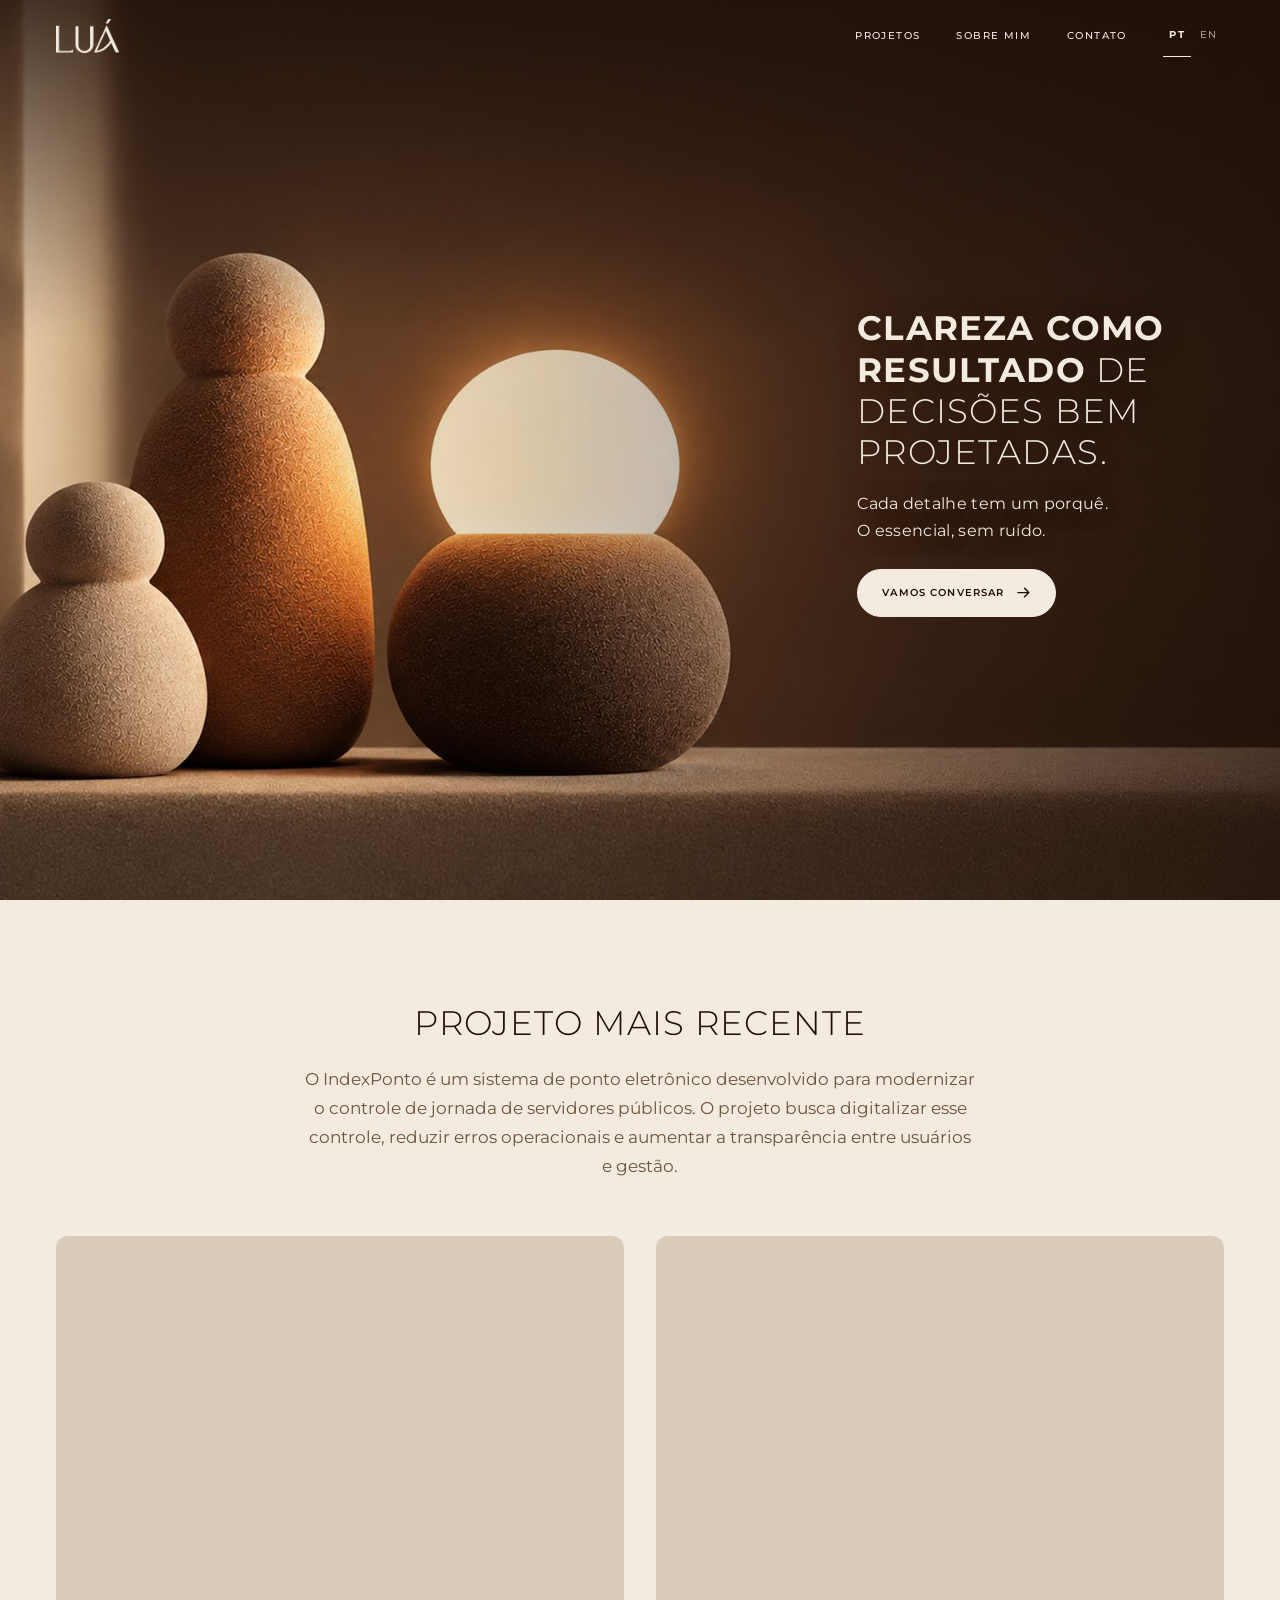
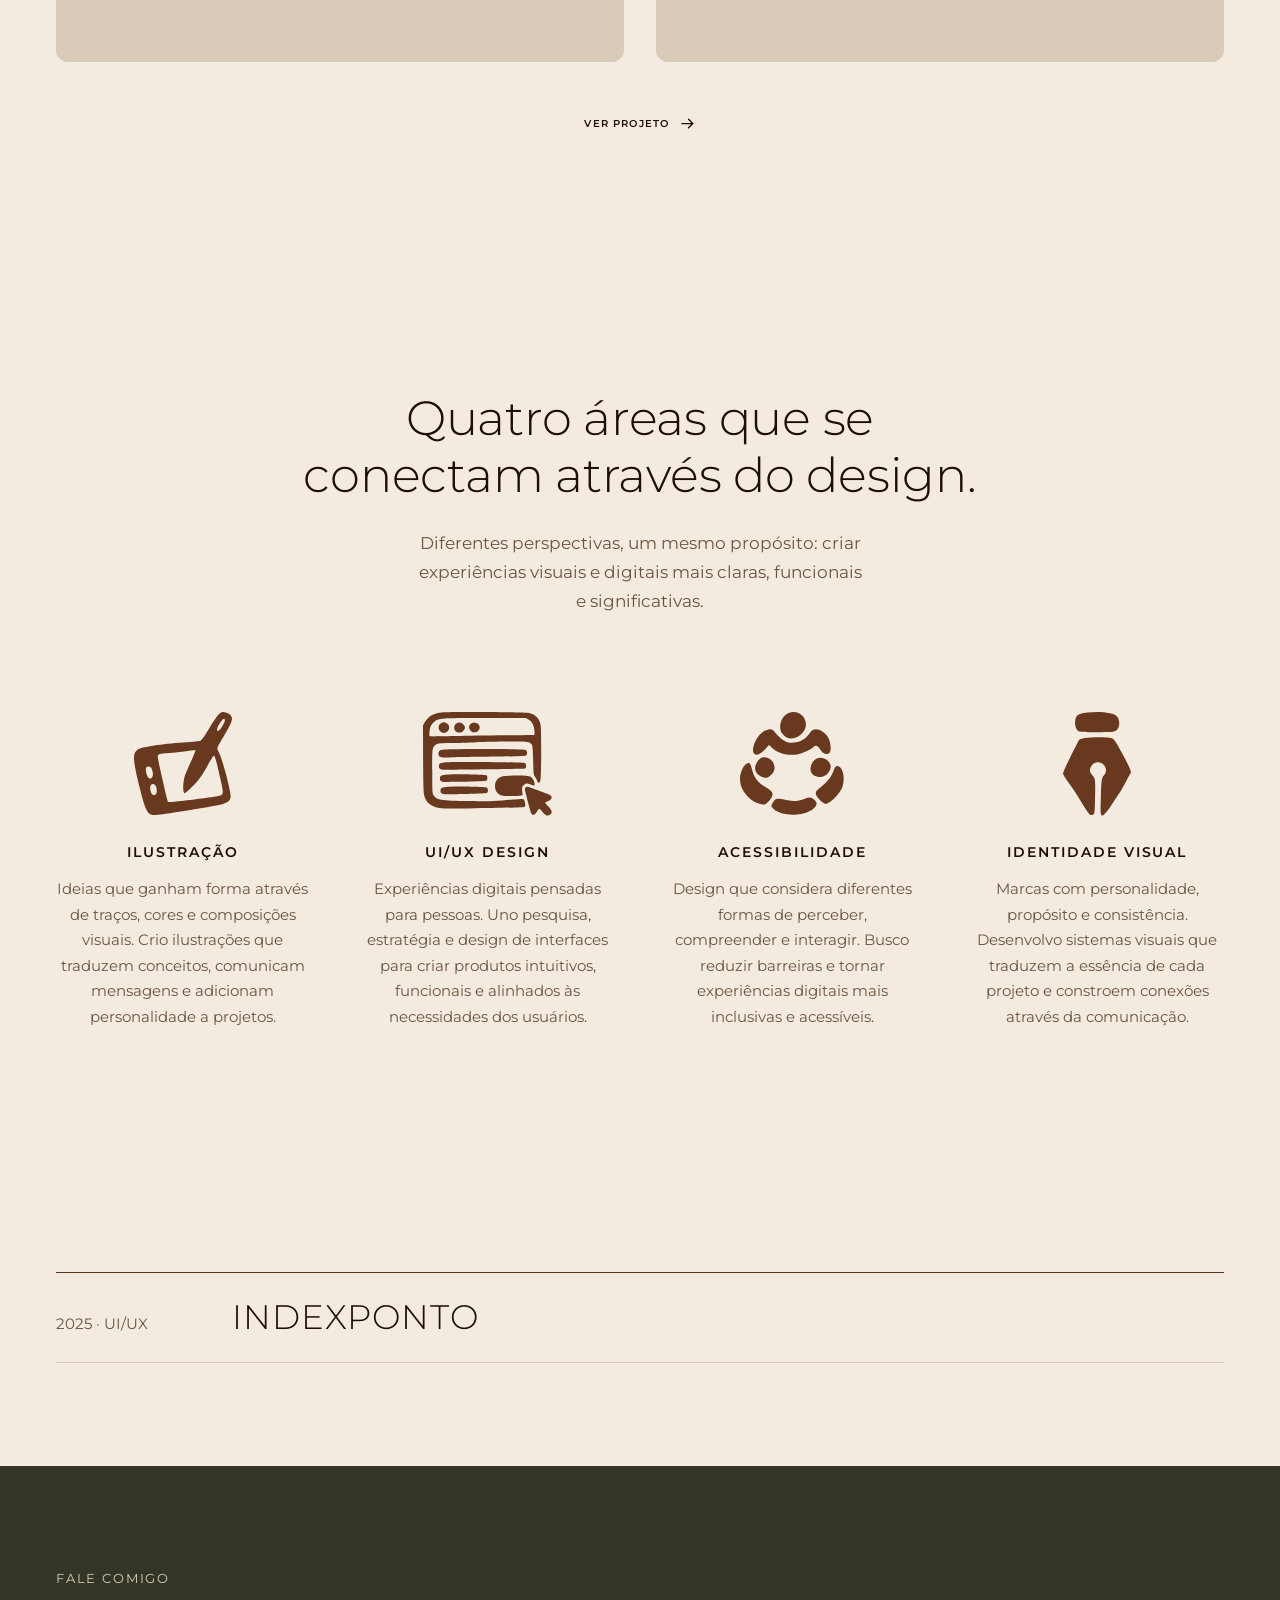
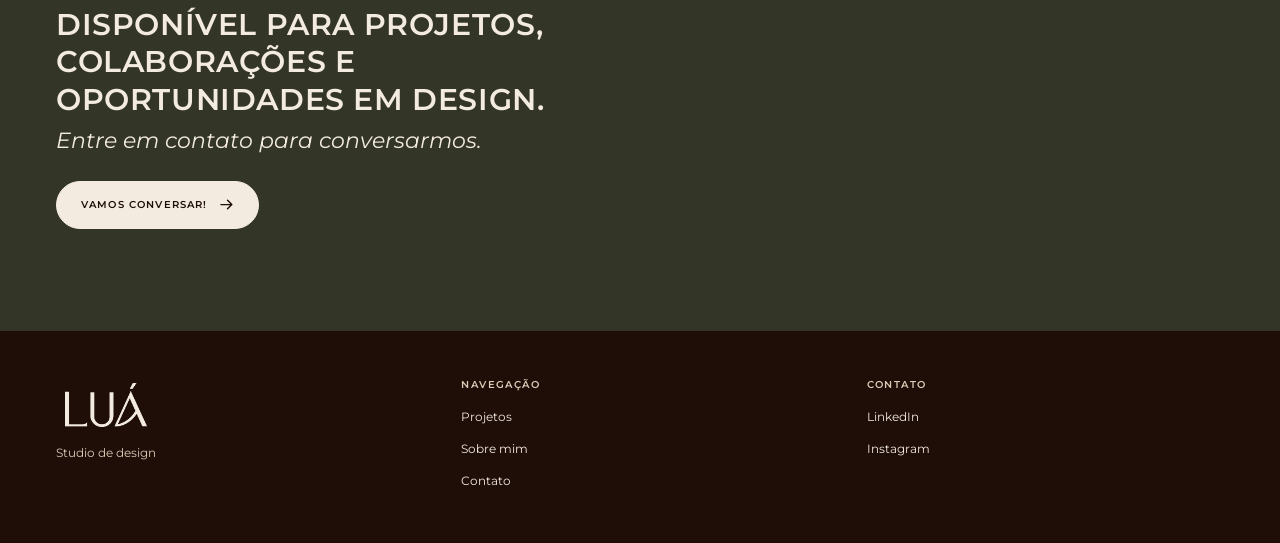
==== commit e3383726: "Serviços, idiomas, favicon e ajustes" ====
--- a/index.html
+++ b/index.html
@@ -12,11 +12,15 @@
 <meta property="og:url" content="https://luiza-araujo.theux.workers.dev/index.html"><meta property="og:image" content="https://luiza-araujo.theux.workers.dev/assets/img/og.jpg">
 <meta name="twitter:card" content="summary_large_image">
 <meta name="theme-color" content="#1F0E08">
-<link rel="icon" href="assets/favicon.svg" type="image/svg+xml">
+<link rel="icon" type="image/png" sizes="64x64" href="assets/favicon-dark.png" media="(prefers-color-scheme: light)">
+<link rel="icon" type="image/png" sizes="64x64" href="assets/favicon-light.png" media="(prefers-color-scheme: dark)">
+<link rel="apple-touch-icon" href="assets/apple-touch-icon.png">
 <link rel="preconnect" href="https://fonts.googleapis.com"><link rel="preconnect" href="https://fonts.gstatic.com" crossorigin>
-<link rel="stylesheet" href="https://fonts.googleapis.com/css2?family=Montserrat:wght@300;400;500;600;700&display=swap">
-<script>document.documentElement.classList.add('js');if(window.scrollY<8)document.documentElement.classList.add('at-top')</script>
+<link rel="stylesheet" href="https://fonts.googleapis.com/css2?family=Montserrat:ital,wght@0,300;0,400;0,500;0,600;0,700;1,400&display=swap">
+<script>document.documentElement.classList.add('js');if(window.scrollY<8)document.documentElement.classList.add('at-top');try{if(localStorage.getItem('lang')==='en'){document.documentElement.classList.add('i18n-pending');document.documentElement.lang='en';setTimeout(function(){document.documentElement.classList.remove('i18n-pending')},1500)}}catch(e){}</script>
 <link rel="stylesheet" href="css/styles.css">
+<script src="js/translations.js" defer></script>
+<script src="js/i18n.js" defer></script>
 <script src="js/site.js" defer></script>
 <script type="application/ld+json">{"@context": "https://schema.org", "@type": "Person", "name": "Luíza Araújo", "jobTitle": "Product Designer", "url": "https://luiza-araujo.theux.workers.dev", "email": "luizathearaujo@gmail.com", "address": {"@type": "PostalAddress", "addressLocality": "Parnamirim", "addressRegion": "RN", "addressCountry": "BR"}, "sameAs": ["https://www.linkedin.com/in/luiza-the-araujo/", "https://www.instagram.com/luizathearaujo.design/"]}</script>
 </head>
@@ -24,31 +28,37 @@
 <a class="skip-link" href="#conteudo">Ir para o conteúdo</a>
 <header class="site-header"><div class="container bar">
 <a class="logo" href="index.html"><img class="logo__dark" src="assets/img/logo-marrom.png" width="295" height="160" alt="Luíza Araújo — página inicial"><img class="logo__light" src="assets/img/logo-bege.png" width="295" height="160" alt="" aria-hidden="true"></a>
-<button class="menu-btn" type="button" aria-expanded="false" aria-controls="menu">Menu</button>
 <nav id="menu" class="nav" aria-label="Principal"><ul><li><a href="projetos.html">Projetos</a></li><li><a href="sobre-mim.html">Sobre mim</a></li><li><a href="contato.html">Contato</a></li></ul></nav>
+<div class="lang" role="group" aria-label="Idioma"><button type="button" class="lang__btn" data-lang="pt-BR" lang="pt-BR" aria-pressed="true" aria-label="Português (Brasil)">PT</button><button type="button" class="lang__btn" data-lang="en" lang="en" aria-pressed="false" aria-label="English">EN</button></div>
+<button class="menu-btn" type="button" aria-expanded="false" aria-controls="menu"><svg class="icon-menu" viewBox="0 0 20 20" aria-hidden="true" focusable="false"><path d="M3 5.5h14M3 10h14M3 14.5h14" fill="none" stroke="currentColor" stroke-width="1.5" stroke-linecap="round"/></svg><span>Menu</span></button>
 </div></header>
 <main id="conteudo" tabindex="-1">
 
 <section class="hero hero--home hero--photo">
 <picture><source media="(orientation: portrait)" srcset="assets/img/hero-photo-m.jpg"><img class="hero__bg" src="assets/img/hero-photo-1920.jpg" srcset="assets/img/hero-photo-1920.jpg 1920w, assets/img/hero-photo-2560.jpg 2560w" sizes="100vw" alt="" width="2560" height="1440" fetchpriority="high" decoding="async"></picture>
-<div class="hero__inner"><h1><strong>Clareza como resultado</strong> de decisões bem projetadas.</h1><p class="hero__lead">Cada detalhe tem um porquê. O essencial, sem ruído.</p><div class="hero__cta"><a class="btn btn--light btn--compact" href="contato.html">Vamos conversar<svg class="icon-arrow" viewBox="0 0 16 16" aria-hidden="true" focusable="false"><path d="M2 8h11M9 3.5 13.5 8 9 12.5" fill="none" stroke="currentColor" stroke-width="1.5" stroke-linecap="round" stroke-linejoin="round"/></svg></a></div></div></section>
+<div class="hero__inner"><h1><strong>Clareza como resultado</strong> de decisões bem projetadas.</h1><p class="hero__lead"><span class="s">Cada detalhe tem um porquê.</span> <span class="s">O essencial, sem ruído.</span></p><div class="hero__cta"><a class="btn btn--light btn--compact" href="contato.html">Vamos conversar<svg class="icon-arrow" viewBox="0 0 16 16" aria-hidden="true" focusable="false"><path d="M2 8h11M9 3.5 13.5 8 9 12.5" fill="none" stroke="currentColor" stroke-width="1.5" stroke-linecap="round" stroke-linejoin="round"/></svg></a></div></div></section>
 <section class="latest" aria-labelledby="latest-t"><div class="container">
 <div class="latest__intro"><h2 id="latest-t">Projeto mais recente</h2><p>O IndexPonto é um sistema de ponto eletrônico desenvolvido para modernizar o controle de jornada de servidores públicos. O projeto busca digitalizar esse controle, reduzir erros operacionais e aumentar a transparência entre usuários e gestão.</p></div>
 <ul class="latest__grid"><li><figure class="latest__card"><img src="https://framerusercontent.com/images/dpFfXagJD4o3bU8u3H9I2oIgVo.png" srcset="https://framerusercontent.com/images/dpFfXagJD4o3bU8u3H9I2oIgVo.png?scale-down-to=512 512w, https://framerusercontent.com/images/dpFfXagJD4o3bU8u3H9I2oIgVo.png?scale-down-to=1024 1024w, https://framerusercontent.com/images/dpFfXagJD4o3bU8u3H9I2oIgVo.png?scale-down-to=2048 2048w" sizes="(min-width: 48rem) 45vw, 100vw" alt="Capa do projeto IndexPonto" width="2880" height="2048" loading="lazy" decoding="async"></figure></li><li><figure class="latest__card"><img src="https://framerusercontent.com/images/J6VNGDIL5jWhC9em6vGzuab1HsE.png" srcset="https://framerusercontent.com/images/J6VNGDIL5jWhC9em6vGzuab1HsE.png?scale-down-to=512 512w, https://framerusercontent.com/images/J6VNGDIL5jWhC9em6vGzuab1HsE.png?scale-down-to=1024 1024w, https://framerusercontent.com/images/J6VNGDIL5jWhC9em6vGzuab1HsE.png?scale-down-to=2048 2048w" sizes="(min-width: 48rem) 45vw, 100vw" alt="Telas do IndexPonto" width="1600" height="1000" loading="lazy" decoding="async"></figure></li></ul>
 <div class="latest__action"><a class="link-arrow" href="trabalhos/indexponto.html">Ver projeto<svg class="icon-arrow" viewBox="0 0 16 16" aria-hidden="true" focusable="false"><path d="M2 8h11M9 3.5 13.5 8 9 12.5" fill="none" stroke="currentColor" stroke-width="1.5" stroke-linecap="round" stroke-linejoin="round"/></svg></a></div>
 </div></section>
+<section class="services" data-surface="light" aria-labelledby="services-t"><div class="container">
+<div class="services__intro"><h2 id="services-t">Quatro áreas que se conectam através do design.</h2>
+<p>Diferentes perspectivas, um mesmo propósito: criar experiências visuais e digitais mais claras, funcionais e significativas.</p></div>
+<ul class="services__grid"><li class="service"><div class="service__art"><img class="art-dark" src="assets/img/services/illustration-filled-dark.svg" alt="" width="70" height="74" loading="lazy" decoding="async"><img class="art-light" src="assets/img/services/illustration-filled-light.svg" alt="" width="70" height="74" loading="lazy" decoding="async"></div><h3 class="service__title">Ilustração</h3><p class="service__text">Ideias que ganham forma através de traços, cores e composições visuais. Crio ilustrações que traduzem conceitos, comunicam mensagens e adicionam personalidade a projetos.</p></li><li class="service"><div class="service__art"><img class="art-dark" src="assets/img/services/ui-ux-filled-dark.svg" alt="" width="91" height="73" loading="lazy" decoding="async"><img class="art-light" src="assets/img/services/ui-ux-filled-light.svg" alt="" width="91" height="73" loading="lazy" decoding="async"></div><h3 class="service__title">UI/UX Design</h3><p class="service__text">Experiências digitais pensadas para pessoas. Uno pesquisa, estratégia e design de interfaces para criar produtos intuitivos, funcionais e alinhados às necessidades dos usuários.</p></li><li class="service"><div class="service__art"><img class="art-dark" src="assets/img/services/accessibility-filled-dark.svg" alt="" width="64" height="63" loading="lazy" decoding="async"><img class="art-light" src="assets/img/services/accessibility-filled-light.svg" alt="" width="64" height="63" loading="lazy" decoding="async"></div><h3 class="service__title">Acessibilidade</h3><p class="service__text">Design que considera diferentes formas de perceber, compreender e interagir. Busco reduzir barreiras e tornar experiências digitais mais inclusivas e acessíveis.</p></li><li class="service"><div class="service__art"><img class="art-dark" src="assets/img/services/brand-filled-dark.svg" alt="" width="38" height="57" loading="lazy" decoding="async"><img class="art-light" src="assets/img/services/brand-filled-light.svg" alt="" width="38" height="57" loading="lazy" decoding="async"></div><h3 class="service__title">Identidade visual</h3><p class="service__text">Marcas com personalidade, propósito e consistência. Desenvolvo sistemas visuais que traduzem a essência de cada projeto e constroem conexões através da comunicação.</p></li></ul></div></section>
 <section class="section" aria-labelledby="proj-t"><div class="container">
 <h2 id="proj-t" class="visually-hidden">Projetos</h2>
 <ul class="project-list"><li><a class="project-row" href="trabalhos/indexponto.html"><span class="project-row__meta">2025 · UI/UX</span><span class="project-row__title">IndexPonto</span></a></li></ul></div></section>
 <section class="cta section" aria-labelledby="cta-t"><div class="container cta__inner">
-<p class="muted">Fale comigo</p>
-<h2 id="cta-t">Disponível para projetos, colaborações e oportunidades em design. Entre em contato para conversarmos.</h2>
-<a class="btn btn--light" href="contato.html">Vamos conversar!</a></div></section>
+<p class="cta__eyebrow">Fale comigo</p>
+<h2 id="cta-t">Disponível para projetos, colaborações e oportunidades em design.</h2>
+<p class="cta__desc">Entre em contato para conversarmos.</p>
+<div class="cta__action"><a class="btn btn--light btn--compact" href="contato.html">Vamos conversar!<svg class="icon-arrow" viewBox="0 0 16 16" aria-hidden="true" focusable="false"><path d="M2 8h11M9 3.5 13.5 8 9 12.5" fill="none" stroke="currentColor" stroke-width="1.5" stroke-linecap="round" stroke-linejoin="round"/></svg></a></div></div></section>
 </main>
 <footer class="site-footer"><div class="container footer-grid">
-<div><a class="footer-logo" href="index.html"><img src="assets/img/logo-bege.png" width="295" height="160" alt="Luíza Araújo — página inicial"></a><p class="muted">Product Designer</p></div>
+<div class="footer-brand"><a class="footer-logo" href="index.html"><img src="assets/img/logo-bege.png" width="295" height="160" alt="Luíza Araújo — página inicial"></a><p class="footer-tagline">Studio de design</p></div>
 <nav aria-label="Rodapé"><h2>Navegação</h2><ul><li><a href="projetos.html">Projetos</a></li><li><a href="sobre-mim.html">Sobre mim</a></li><li><a href="contato.html">Contato</a></li></ul></nav>
-<div><h2>Contato</h2><ul><li><a href="mailto:luizathearaujo@gmail.com">luizathearaujo@gmail.com</a></li><li><a href="https://www.linkedin.com/in/luiza-the-araujo/" target="_blank" rel="noopener noreferrer">LinkedIn<span class="visually-hidden"> (abre em nova aba)</span></a></li><li><a href="https://www.instagram.com/luizathearaujo.design/" target="_blank" rel="noopener noreferrer">Instagram<span class="visually-hidden"> (abre em nova aba)</span></a></li></ul></div>
+<div><h2>Contato</h2><ul><li><a href="https://www.linkedin.com/in/luiza-the-araujo/" target="_blank" rel="noopener noreferrer">LinkedIn<span class="visually-hidden"> (abre em nova aba)</span></a></li><li><a href="https://www.instagram.com/luizathearaujo.design/" target="_blank" rel="noopener noreferrer">Instagram<span class="visually-hidden"> (abre em nova aba)</span></a></li></ul></div>
 </div></footer>
 </body>
 </html>
--- a/css/styles.css
+++ b/css/styles.css
@@ -73,17 +73,24 @@
 
 /* 4. COMPONENTES ------------------------------------------------------- */
 
-/* Cabeçalho: transparente sobre o hero (logo bege); sólido ao rolar (logo marrom) */
+/* Cabeçalho: transparente sobre o hero (logo bege); sólido ao rolar (logo marrom). Altura fixa, com menu aberto ou fechado. */
 .site-header { position: fixed; inset: 0 0 auto; z-index: 50; background: var(--bg); color: var(--ink); border-bottom: 1px solid var(--line); transition: background-color .3s, border-color .3s, color .3s; }
-.bar { display: flex; flex-wrap: wrap; align-items: center; justify-content: space-between; gap: .25rem 1.5rem; min-height: var(--header-h); }
-.logo { display: block; line-height: 0; padding-block: .5rem; }
+.bar { display: flex; align-items: center; gap: 0 2.25rem; height: var(--header-h); }
+.logo { display: block; line-height: 0; padding-block: .5rem; margin-right: auto; }
 .logo img { height: 2.125rem; width: auto; }
 .logo__light { display: none !important; }
-.nav ul { display: flex; flex-wrap: wrap; gap: .25rem 2.25rem; }
+.nav ul { display: flex; gap: 0 2.25rem; }
 .nav a { display: inline-block; padding: .75rem 0; text-decoration: none; font-size: .625rem; font-weight: 500; letter-spacing: .14em; text-transform: uppercase; }
 .nav a:hover { color: inherit; text-decoration: underline; text-underline-offset: .5em; }
 .nav a[aria-current="page"] { text-decoration: underline; text-decoration-thickness: 2px; text-underline-offset: .5em; }
 .menu-btn { display: none; }
+/* Seletor de idioma (precisa de JS; sem JS o site permanece em português) */
+.lang { display: none; align-items: center; gap: .125rem; }
+.js .lang { display: inline-flex; }
+.lang__btn { font: inherit; font-size: .625rem; font-weight: 500; letter-spacing: .14em; color: inherit; background: transparent; border: 0; border-bottom: 1px solid transparent;
+  padding: .75rem .4rem; cursor: pointer; opacity: .62; transition: opacity .2s, border-color .2s; }
+.lang__btn:hover { opacity: 1; }
+.lang__btn[aria-pressed="true"] { opacity: 1; font-weight: 700; border-bottom-color: currentColor; }
 /* No topo da página (JS ativo): fundo transparente + versão clara do logo */
 .js.at-top .site-header:not(.menu-open) { background: transparent; border-color: transparent; color: var(--on-dark); }
 .js.at-top .site-header:not(.menu-open) :focus-visible,
@@ -93,17 +100,19 @@
 .js.at-top .site-header:not(.menu-open) .logo__light,
 .site-header.menu-open .logo__light { display: block !important; }
 .site-header.menu-open { background: var(--dark); color: var(--on-dark); border-color: var(--dark); }
-/* Só vira menu "sanduíche" com JS ativo; sem JS a navegação continua visível */
+/* Menu responsivo: botão de texto com ícone; os itens abrem num painel que NÃO altera a altura do cabeçalho */
 @media (max-width: 47.99rem) {
-  .js .menu-btn {
-    display: inline-flex; align-items: center; min-height: 2.75rem; padding: 0 1.125rem;
+  .bar { gap: 0 1rem; }
+  .js .menu-btn { display: inline-flex; align-items: center; gap: .6rem; min-height: 2.75rem; padding: 0 .25rem;
     font: inherit; font-size: .625rem; font-weight: 500; letter-spacing: .14em; text-transform: uppercase;
-    color: inherit; background: transparent; border: 1px solid currentColor; border-radius: 999px; cursor: pointer;
-  }
-  .js .nav { display: none; flex-basis: 100%; }
+    color: inherit; background: transparent; border: 0; cursor: pointer; }
+  .icon-menu { width: 1.125rem; height: 1.125rem; flex: none; }
+  .js .nav { display: none; position: absolute; top: 100%; left: 0; right: 0; max-height: calc(100svh - var(--header-h)); overflow-y: auto;
+    padding: .25rem var(--gutter) 1.25rem; background: var(--dark); color: var(--on-dark); border-top: 1px solid color-mix(in srgb, currentColor 22%, transparent); }
   .js .nav.is-open { display: block; }
-  .js .nav ul { flex-direction: column; gap: 0; padding-bottom: .75rem; }
-  .js .nav a { display: block; padding: 1rem 0; border-top: 1px solid color-mix(in srgb, currentColor 22%, transparent); }
+  .js .nav ul { flex-direction: column; gap: 0; }
+  .js .nav a { display: block; padding: 1rem 0; }
+  .js .nav li + li a { border-top: 1px solid color-mix(in srgb, currentColor 22%, transparent); }
 }
 
 /* Botões */
@@ -165,22 +174,26 @@
 .latest__action { display: flex; justify-content: center; margin-top: clamp(1.5rem, 4vw, 2.5rem); }
 @media (min-width: 48rem) { .latest__grid { grid-template-columns: repeat(2, minmax(0, 1fr)); } }
 
-/* Chamada para contato */
+/* Chamada para contato ("Fale comigo"): 16px nome→título · 8px título→descrição · 24px descrição→botão */
 .cta { background: var(--olive-dark); color: var(--on-dark); }
-.cta__inner { display: grid; gap: 1.5rem; justify-items: start; }
-.cta h2 { max-width: 26ch; font-size: var(--fs-h2); font-weight: 300; text-transform: uppercase; letter-spacing: .02em; line-height: 1.3; }
-.cta .muted { color: var(--on-dark-muted); margin: 0; font-size: .8125rem; letter-spacing: .14em; text-transform: uppercase; }
+.cta__inner { display: grid; justify-items: start; }
+.cta__eyebrow { margin: 0; color: var(--on-dark-muted); font-size: .8125rem; letter-spacing: .14em; text-transform: uppercase; }
+.cta h2 { margin-top: 16px; max-width: 28ch; font-size: 30px; font-weight: 600; line-height: 1.25; letter-spacing: .02em; text-transform: uppercase; }
+.cta__desc { margin: 8px 0 0; max-width: none; font-size: 22px; font-style: italic; font-weight: 400; line-height: 1.4; color: var(--on-dark); }
+.cta__action { margin-top: 24px; }
 .cta :focus-visible, .site-footer :focus-visible, .hero :focus-visible { outline-color: var(--on-dark); }
 
 /* Rodapé */
 .site-footer { background: var(--dark); color: var(--on-dark); padding-block: 3rem; }
-.site-footer a:hover { color: var(--on-dark); text-decoration: underline; }
 .footer-grid { display: grid; gap: 2rem 3rem; grid-template-columns: repeat(auto-fit, minmax(min(100%, 12rem), 1fr)); }
-.footer-logo img { height: 2.75rem; width: auto; margin-bottom: 1rem; }
-.site-footer .muted { color: var(--on-dark-muted); }
+.footer-brand { display: flex; flex-direction: column; align-items: center; width: fit-content; }   /* logo e texto centralizados entre si */
+.footer-logo { display: block; line-height: 0; }
+.footer-logo img { height: 2.75rem; width: auto; }
+.footer-tagline { margin: .75rem 0 0; font-size: 12px; text-align: center; color: var(--on-dark-muted); }
 .site-footer li + li { margin-top: .25rem; }
-.site-footer a { display: inline-block; padding-block: .25rem; }
-.site-footer h2 { font-size: .75rem; font-weight: 600; letter-spacing: .14em; text-transform: uppercase; margin-bottom: .75rem; color: var(--on-dark-muted); }
+.site-footer a { display: inline-block; padding-block: .25rem; font-size: 12px; text-decoration: none; transition: opacity .2s; }
+.site-footer a:hover { color: var(--on-dark); text-decoration: none; opacity: .7; }
+.site-footer h2 { font-size: 10px; font-weight: 600; letter-spacing: .14em; text-transform: uppercase; margin-bottom: .75rem; color: var(--on-dark-muted); }
 
 /* Formulário */
 .form { display: grid; gap: 1.25rem; max-width: 40rem; }
@@ -213,47 +226,49 @@
 .hero h1 { font-size: var(--fs-display); font-weight: 300; line-height: 1.22; letter-spacing: .035em; text-transform: uppercase; text-wrap: balance; }
 .hero h1 strong { font-weight: 700; }
 .hero__lead { margin: 1.75rem auto 0; max-width: 42ch; font-size: var(--fs-lead); line-height: 1.7; letter-spacing: .02em; color: var(--on-dark); }
-/* Hero com fotografia (home): texto na parede lisa à direita; no retrato (celular/tablet em pé), texto no topo */
+/* Hero com fotografia (home) */
 .hero picture { position: absolute; inset: 0; z-index: -2; }
 .hero--photo { place-items: center end; text-align: left; }
 .hero--photo .hero__bg { object-position: 100% 60%; }
 .hero--photo::after { background:
-  linear-gradient(to bottom, rgba(31,14,8,.8), rgba(31,14,8,0) 38%),   /* garante o contraste do logo e do menu */
-  linear-gradient(to left, rgba(31,14,8,.66), rgba(31,14,8,.22) 52%, rgba(31,14,8,0) 76%); }
+  linear-gradient(to bottom, rgba(31,14,8,.8), rgba(31,14,8,0) 38%),                                    /* contraste do logo e do menu */
+  linear-gradient(to left, rgba(31,14,8,.66), rgba(31,14,8,.22) 52%, rgba(31,14,8,0) 76%); }           /* destaque do texto */
 .hero--photo h1, .hero--photo .hero__lead { text-shadow: 0 1px 22px rgba(31,14,8,.55); }
 .hero--photo .hero__inner { width: min(100%, 26rem, 30vw); }
 .hero--photo h1 { font-size: clamp(1.25rem, .75rem + 1.7vw, 2.5rem); }
 .hero--photo .hero__lead { margin: 18px 0 0; max-width: 34ch; font-size: 16px; }
+.hero__lead .s { display: inline-block; }       /* cada frase é um bloco: a quebra de linha acontece depois do ponto */
+/* Web pequena (notebooks): mais respiro lateral (90px) e texto sem tocar nas esculturas */
+@media (min-width: 48rem) and (max-width: 90rem) and (orientation: landscape) and (min-height: 32.01rem) {
+  .hero--photo { padding-inline: 90px; }
+  .hero--photo .hero__inner { width: min(100%, 26rem, 26vw); }
+}
+/* Celular deitado (pouca altura): texto menor */
+@media (orientation: landscape) and (max-height: 32rem) {
+  .hero--photo .hero__inner { width: min(100%, 14rem, 30vw); }
+  .hero--photo h1 { font-size: 1.125rem; }
+  .hero--photo .hero__lead { line-height: 1.5; }
+  .hero--photo .btn--compact { white-space: nowrap; padding-inline: 1.1rem; }
+  .hero--photo { padding-bottom: 2.5rem; }
+}
+/* Retrato (celular e tablet em pé): texto e botão no rodapé da capa, centralizados, sobre um degradê escuro */
 @media (orientation: portrait) {
-  .hero--photo { place-items: start center; text-align: center; padding-top: calc(var(--header-h) + 2.5rem);
-    min-height: min(max(100svh, 205vw), calc(100svh + 8rem)); }  /* um pouco mais alto em telas curtas: desce o orbe e libera o texto */
-  .hero--photo .hero__bg { object-position: 50% 100%; }
-  .hero--photo::after { background: linear-gradient(to bottom, rgba(31,14,8,.82), rgba(31,14,8,.34) 56%, rgba(31,14,8,0)); }
+  .hero--photo { place-items: end center; text-align: center; min-height: 100svh; padding: calc(var(--header-h) + 2rem) var(--gutter) 3rem; }
+  .hero--photo .hero__bg { object-position: 50% 60%; }
+  .hero--photo::after { background:
+    linear-gradient(to bottom, rgba(31,14,8,.8), rgba(31,14,8,0) 22%),
+    linear-gradient(to top, rgba(31,14,8,.94) 0%, rgba(31,14,8,.78) 30%, rgba(31,14,8,.34) 52%, rgba(31,14,8,0) 72%); }   /* transparente no topo, escuro onde há texto */
   .hero--photo .hero__inner { width: min(100%, 34rem); }
   .hero--photo h1 { font-size: clamp(1.5rem, 1rem + 2.4vw, 2.5rem); }
   .hero--photo .hero__lead { margin-inline: auto; }
 }
-/* Celulares muito estreitos (≤ 380px): texto mais compacto */
-@media (orientation: portrait) and (max-width: 23.75rem) {
-  .hero--photo { padding-top: calc(var(--header-h) + 1rem); }
-  .hero--photo h1 { font-size: 1.25rem; }
-  .hero--photo .hero__lead { line-height: 1.5; }
-}
-/* Tablet em pé: texto em poucas linhas, só na parede escura acima do orbe */
-@media (orientation: portrait) and (min-width: 40rem) {
-  .hero--photo { padding-top: calc(var(--header-h) + 1.25rem); }
-  .hero--photo .hero__inner { width: min(100%, 46rem); }
-  .hero--photo h1 { font-size: 1.5rem; }
-  .hero--photo .hero__lead { max-width: 60ch; }
-}
-/* Celular deitado (pouca altura): texto menor, para não invadir as esculturas */
-@media (orientation: landscape) and (max-height: 32rem) {
-  .hero--photo .hero__inner { width: min(100%, 14rem, 30vw); }
-  .hero--photo .btn--compact { white-space: nowrap; padding-inline: 1.1rem; }
-  .hero--photo { padding-bottom: 2.5rem; }
-  .hero--photo h1 { font-size: 1.125rem; }
-  .hero--photo .hero__lead { line-height: 1.5; }
-}
+@media (orientation: portrait) and (max-height: 40rem) {   /* celulares de tela curta: degradê mais forte, o texto sobe até a escultura */
+  .hero--photo::after { background:
+    linear-gradient(to bottom, rgba(31,14,8,.93), rgba(31,14,8,.55) 14%, rgba(31,14,8,0) 30%),
+    linear-gradient(to top, rgba(31,14,8,.96) 0%, rgba(31,14,8,.88) 40%, rgba(31,14,8,.58) 62%, rgba(31,14,8,0) 82%); }
+}
+@media (orientation: portrait) and (min-aspect-ratio: 3/5) { .hero--photo .hero__bg { object-position: 50% 30%; } }   /* tablets em pé */
+@media (orientation: portrait) and (max-width: 23.75rem) { .hero--photo h1 { font-size: 1.25rem; } .hero--photo { padding-bottom: 2rem; } }
 .section-title { font-size: var(--fs-h2); font-weight: 600; margin-bottom: 2rem; }
 
 /* Sobre mim */
@@ -305,3 +320,24 @@
 }
 .case-section > h2 { font-size: var(--fs-h3); }
 .more-projects { margin-top: var(--section); }
+
+/* Serviços: quatro áreas (sem cards; a separação vem do espaçamento) */
+.services { background: var(--bg); padding-block: clamp(4.5rem, 11vw, 9rem); }
+.services__intro { max-width: 46rem; margin-inline: auto; text-align: center; }
+.services__intro h2 { font-size: clamp(1.75rem, 1.15rem + 2.4vw, 3rem); font-weight: 300; line-height: 1.2; letter-spacing: -.005em; }
+.services__intro p { margin: 1.5rem auto 0; max-width: 42ch; color: var(--muted); font-size: var(--fs-lead); line-height: 1.7; }
+.services__grid { display: grid; grid-template-columns: 1fr; gap: clamp(3.5rem, 7vw, 5rem) clamp(2rem, 4vw, 4rem); margin-top: clamp(3.5rem, 8vw, 6rem); }
+.service { display: flex; flex-direction: column; align-items: center; text-align: center; min-width: 0; }
+.service__art { display: flex; align-items: center; justify-content: center; height: 6.5rem; margin-bottom: 1.75rem; }
+.service__art img { height: 100%; width: auto; max-width: 100%; }
+.service__title { font-size: .875rem; font-weight: 600; letter-spacing: .14em; text-transform: uppercase; }
+.service__text { margin: 1rem auto 0; max-width: 28ch; color: var(--muted); font-size: .9375rem; line-height: 1.7; }
+/* Troca automática claro/escuro: pelo fundo da seção (data-surface). Fundo claro -> ícones escuros; fundo escuro -> ícones claros. */
+.services[data-surface="light"] .art-light, .services[data-surface="dark"] .art-dark { display: none; }
+.services[data-surface="dark"] { background: var(--dark); color: var(--on-dark); }
+.services[data-surface="dark"] .services__intro p, .services[data-surface="dark"] .service__text { color: var(--on-dark-muted); }
+@media (min-width: 40rem) { .services__grid { grid-template-columns: repeat(2, minmax(0, 1fr)); } }      /* tablet */
+@media (min-width: 64rem) { .services__grid { grid-template-columns: repeat(4, minmax(0, 1fr)); } }      /* desktop */
+
+/* Evita piscar português enquanto o idioma salvo (EN) é aplicado */
+.i18n-pending body { visibility: hidden; }
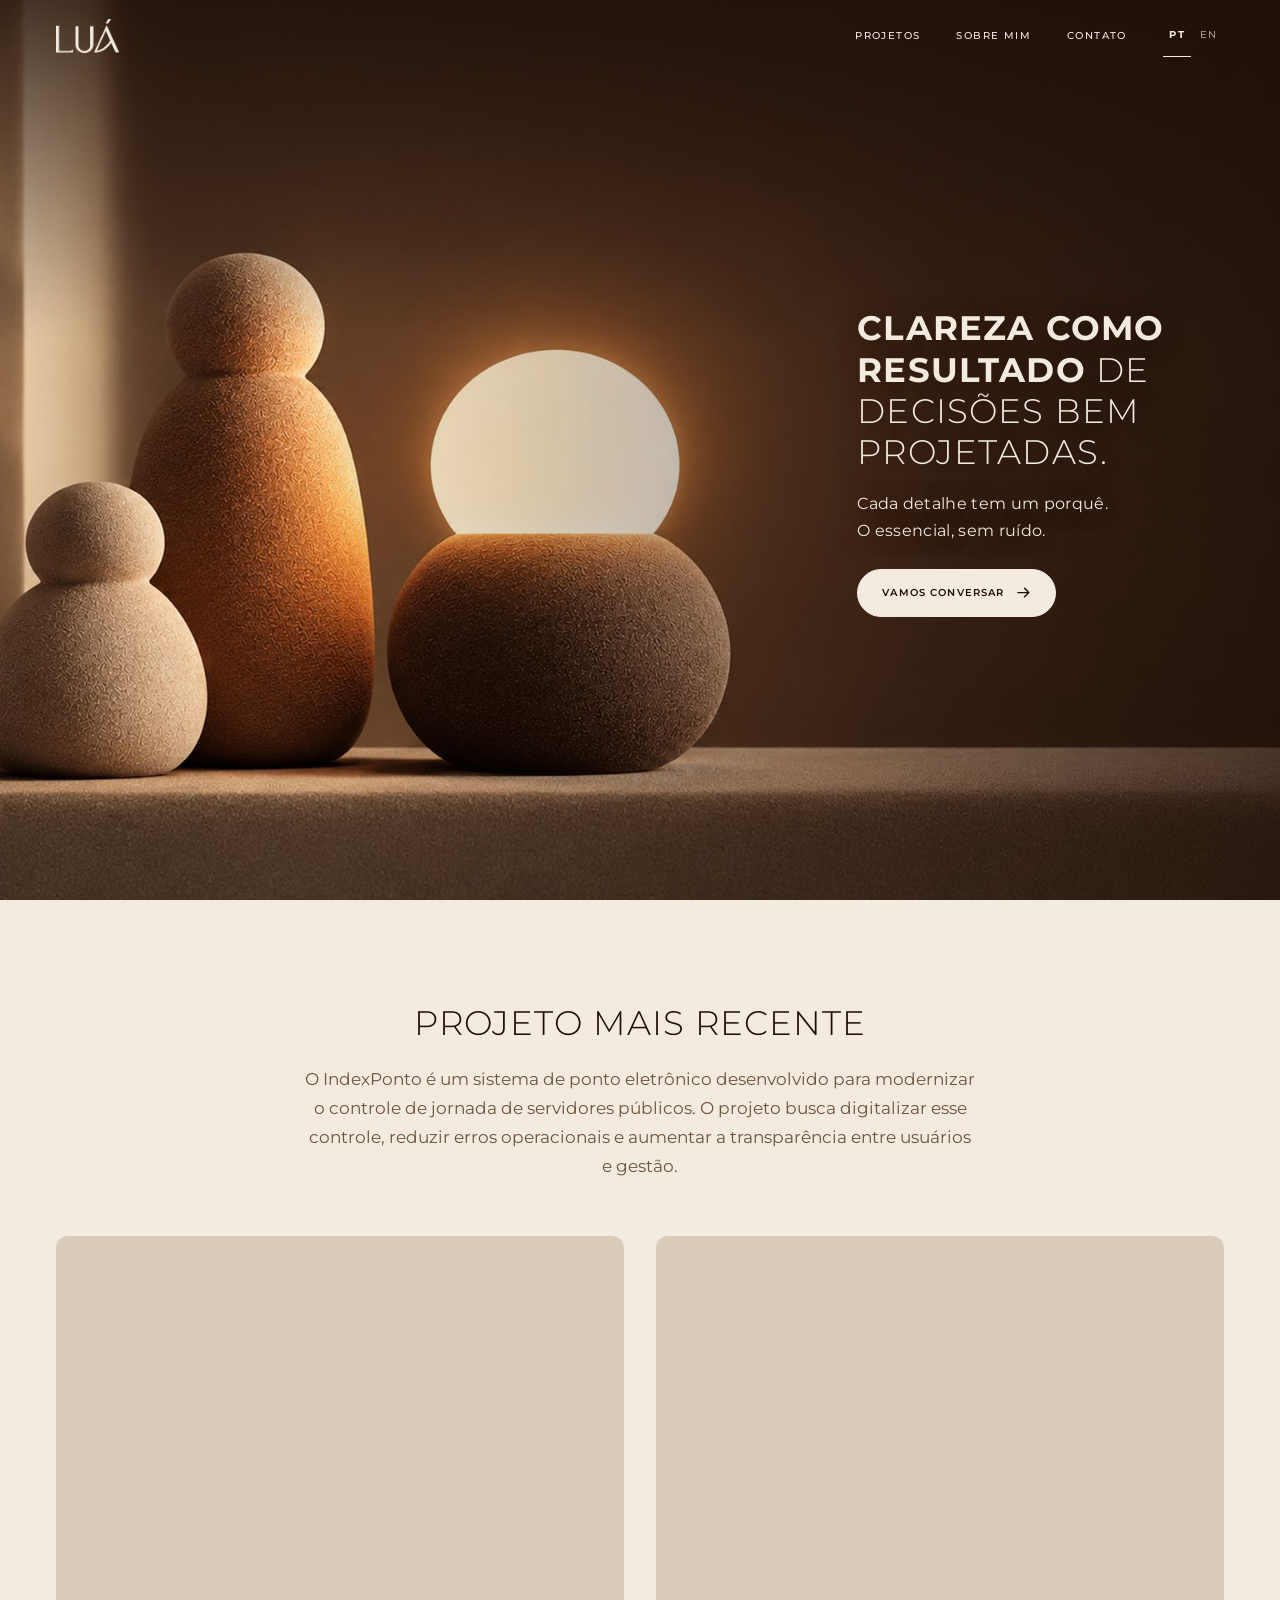
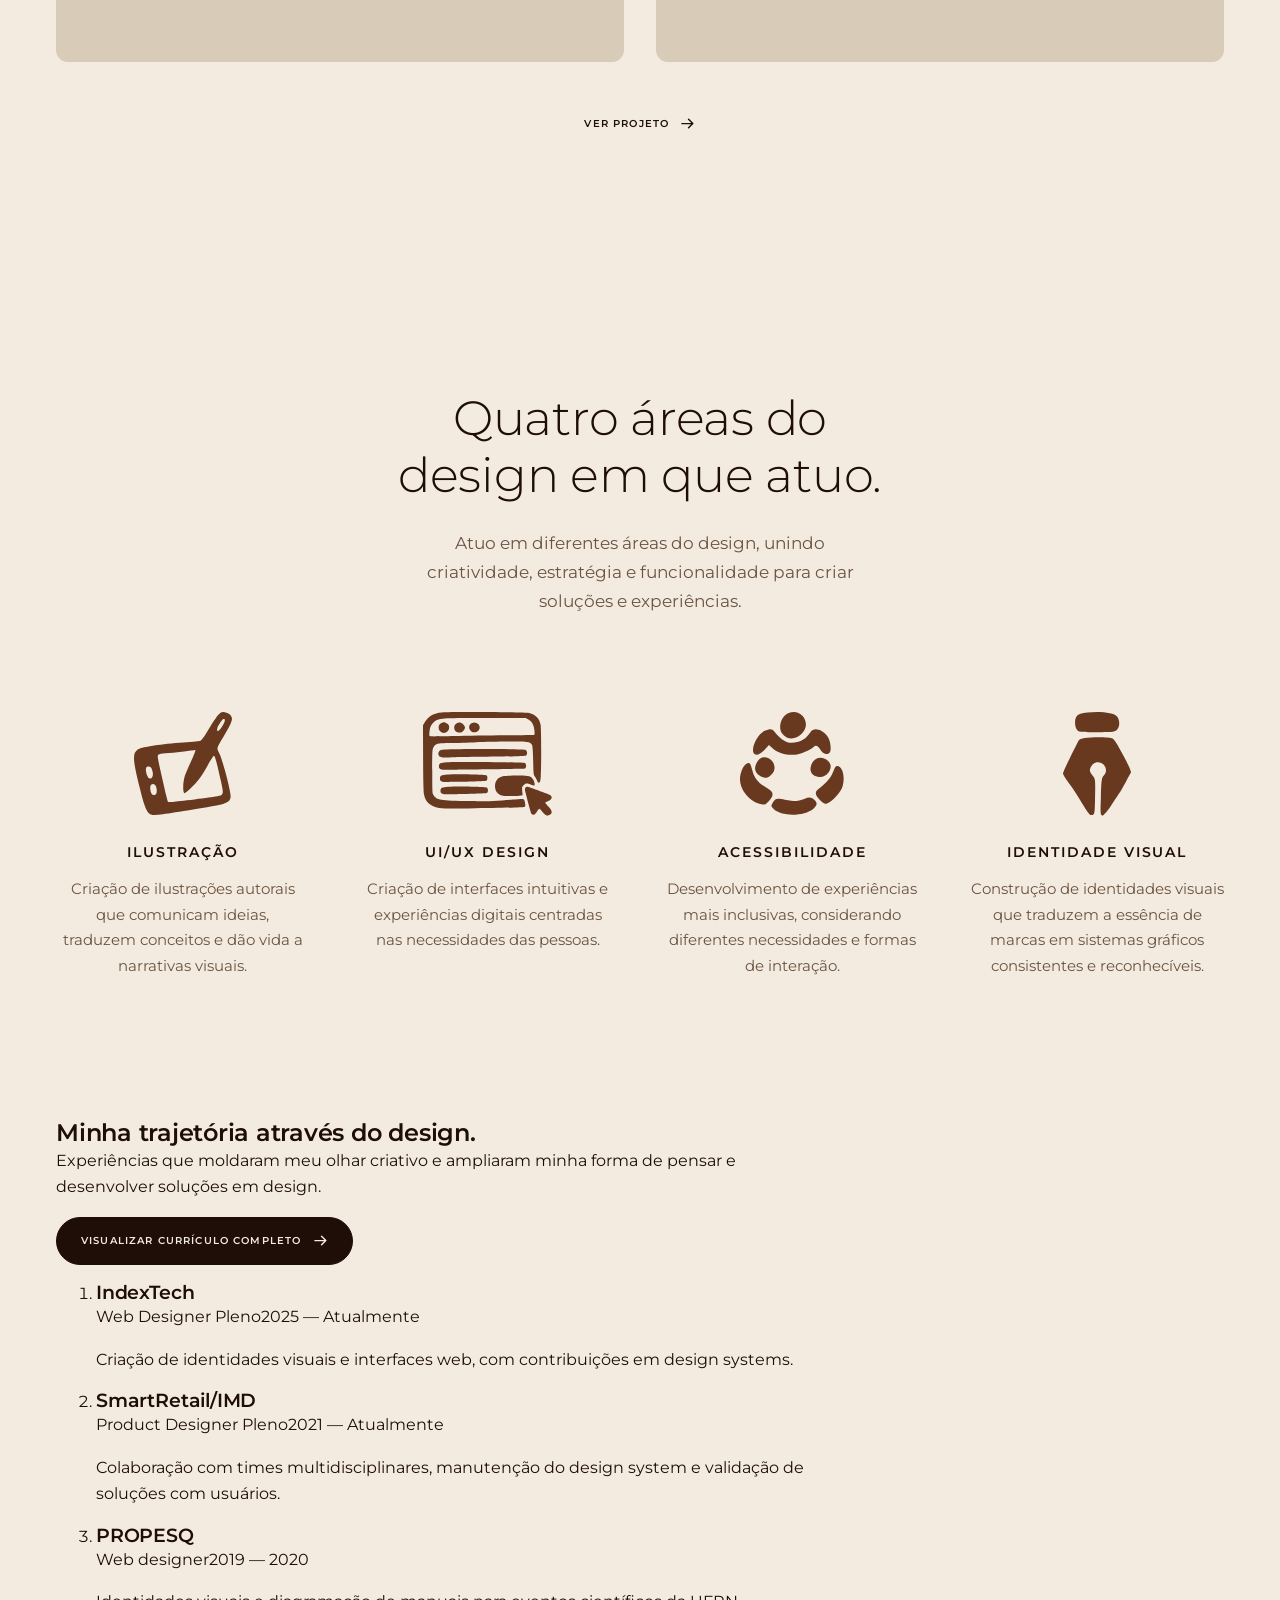
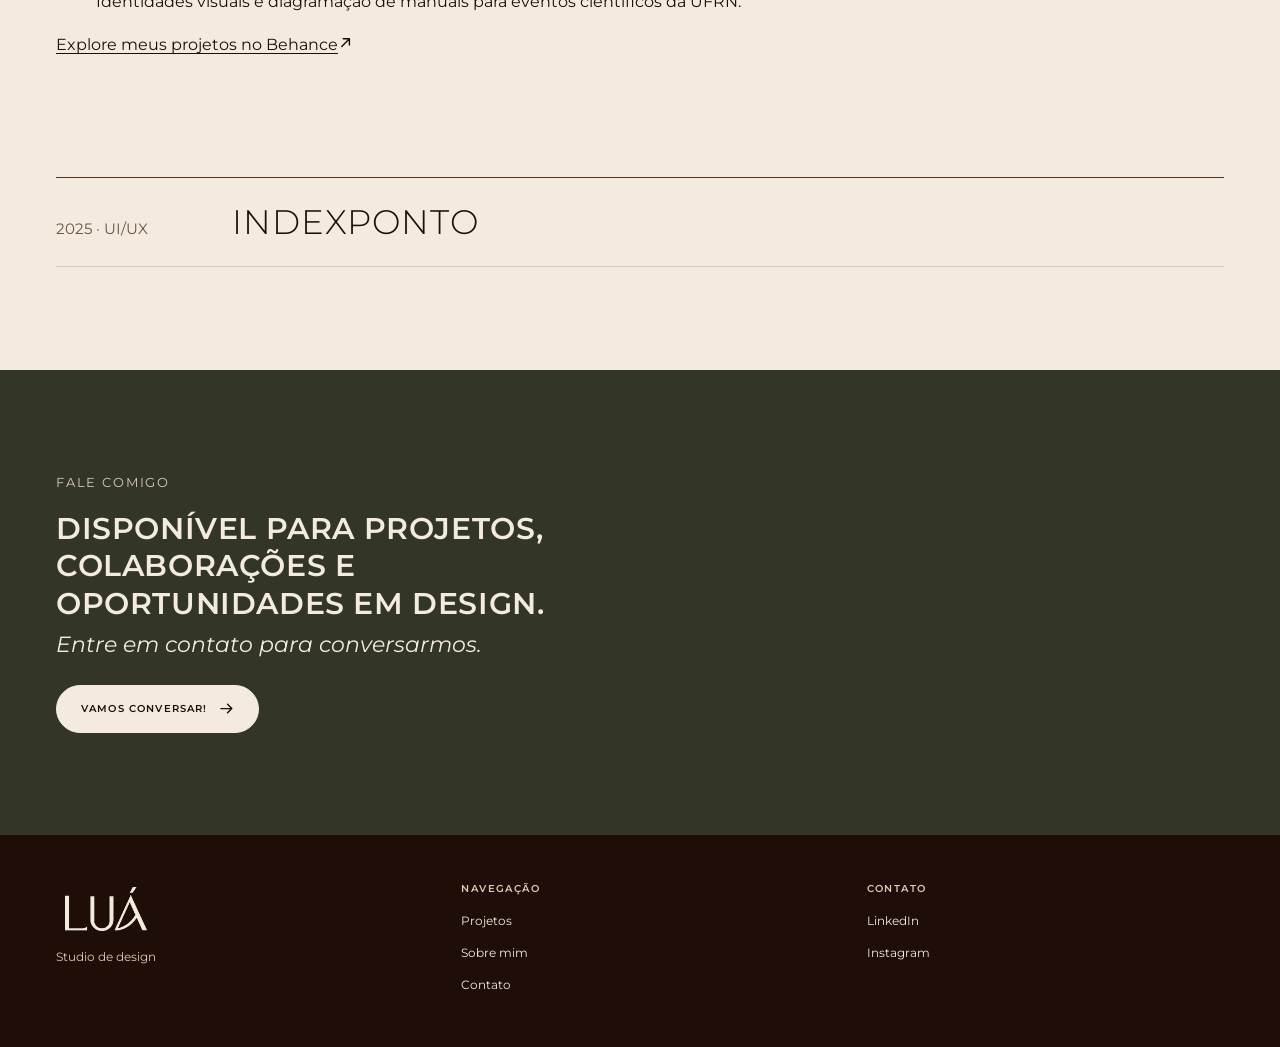
==== commit 6c2de81d: "Serviços e ajustes" ====
--- a/index.html
+++ b/index.html
@@ -16,7 +16,7 @@
 <link rel="icon" type="image/png" sizes="64x64" href="assets/favicon-light.png" media="(prefers-color-scheme: dark)">
 <link rel="apple-touch-icon" href="assets/apple-touch-icon.png">
 <link rel="preconnect" href="https://fonts.googleapis.com"><link rel="preconnect" href="https://fonts.gstatic.com" crossorigin>
-<link rel="stylesheet" href="https://fonts.googleapis.com/css2?family=Montserrat:ital,wght@0,300;0,400;0,500;0,600;0,700;1,400&display=swap">
+<link rel="stylesheet" href="https://fonts.googleapis.com/css2?family=Montserrat:ital,wght@0,300;0,400;0,500;0,600;0,700;1,400&family=Cormorant+Garamond:wght@500;600&display=swap">
 <script>document.documentElement.classList.add('js');if(window.scrollY<8)document.documentElement.classList.add('at-top');try{if(localStorage.getItem('lang')==='en'){document.documentElement.classList.add('i18n-pending');document.documentElement.lang='en';setTimeout(function(){document.documentElement.classList.remove('i18n-pending')},1500)}}catch(e){}</script>
 <link rel="stylesheet" href="css/styles.css">
 <script src="js/translations.js" defer></script>
@@ -43,9 +43,17 @@
 <div class="latest__action"><a class="link-arrow" href="trabalhos/indexponto.html">Ver projeto<svg class="icon-arrow" viewBox="0 0 16 16" aria-hidden="true" focusable="false"><path d="M2 8h11M9 3.5 13.5 8 9 12.5" fill="none" stroke="currentColor" stroke-width="1.5" stroke-linecap="round" stroke-linejoin="round"/></svg></a></div>
 </div></section>
 <section class="services" data-surface="light" aria-labelledby="services-t"><div class="container">
-<div class="services__intro"><h2 id="services-t">Quatro áreas que se conectam através do design.</h2>
-<p>Diferentes perspectivas, um mesmo propósito: criar experiências visuais e digitais mais claras, funcionais e significativas.</p></div>
-<ul class="services__grid"><li class="service"><div class="service__art"><img class="art-dark" src="assets/img/services/illustration-filled-dark.svg" alt="" width="70" height="74" loading="lazy" decoding="async"><img class="art-light" src="assets/img/services/illustration-filled-light.svg" alt="" width="70" height="74" loading="lazy" decoding="async"></div><h3 class="service__title">Ilustração</h3><p class="service__text">Ideias que ganham forma através de traços, cores e composições visuais. Crio ilustrações que traduzem conceitos, comunicam mensagens e adicionam personalidade a projetos.</p></li><li class="service"><div class="service__art"><img class="art-dark" src="assets/img/services/ui-ux-filled-dark.svg" alt="" width="91" height="73" loading="lazy" decoding="async"><img class="art-light" src="assets/img/services/ui-ux-filled-light.svg" alt="" width="91" height="73" loading="lazy" decoding="async"></div><h3 class="service__title">UI/UX Design</h3><p class="service__text">Experiências digitais pensadas para pessoas. Uno pesquisa, estratégia e design de interfaces para criar produtos intuitivos, funcionais e alinhados às necessidades dos usuários.</p></li><li class="service"><div class="service__art"><img class="art-dark" src="assets/img/services/accessibility-filled-dark.svg" alt="" width="64" height="63" loading="lazy" decoding="async"><img class="art-light" src="assets/img/services/accessibility-filled-light.svg" alt="" width="64" height="63" loading="lazy" decoding="async"></div><h3 class="service__title">Acessibilidade</h3><p class="service__text">Design que considera diferentes formas de perceber, compreender e interagir. Busco reduzir barreiras e tornar experiências digitais mais inclusivas e acessíveis.</p></li><li class="service"><div class="service__art"><img class="art-dark" src="assets/img/services/brand-filled-dark.svg" alt="" width="38" height="57" loading="lazy" decoding="async"><img class="art-light" src="assets/img/services/brand-filled-light.svg" alt="" width="38" height="57" loading="lazy" decoding="async"></div><h3 class="service__title">Identidade visual</h3><p class="service__text">Marcas com personalidade, propósito e consistência. Desenvolvo sistemas visuais que traduzem a essência de cada projeto e constroem conexões através da comunicação.</p></li></ul></div></section>
+<div class="services__intro"><h2 id="services-t">Quatro áreas do design em que atuo.</h2>
+<p>Atuo em diferentes áreas do design, unindo criatividade, estratégia e funcionalidade para criar soluções e experiências.</p></div>
+<ul class="services__grid"><li class="service service--illustration"><div class="service__art"><img class="art-dark" src="assets/img/services/illustration-filled-dark.svg" alt="" width="70" height="74" loading="lazy" decoding="async"><img class="art-light" src="assets/img/services/illustration-filled-light.svg" alt="" width="70" height="74" loading="lazy" decoding="async"></div><h3 class="service__title">Ilustração</h3><p class="service__text">Criação de ilustrações autorais que comunicam ideias, traduzem conceitos e dão vida a narrativas visuais.</p></li><li class="service service--ui-ux"><div class="service__art"><img class="art-dark" src="assets/img/services/ui-ux-filled-dark.svg" alt="" width="91" height="73" loading="lazy" decoding="async"><img class="art-light" src="assets/img/services/ui-ux-filled-light.svg" alt="" width="91" height="73" loading="lazy" decoding="async"></div><h3 class="service__title">UI/UX Design</h3><p class="service__text">Criação de interfaces intuitivas e experiências digitais centradas nas necessidades das pessoas.</p></li><li class="service service--accessibility"><div class="service__art"><img class="art-dark" src="assets/img/services/accessibility-filled-dark.svg" alt="" width="64" height="63" loading="lazy" decoding="async"><img class="art-light" src="assets/img/services/accessibility-filled-light.svg" alt="" width="64" height="63" loading="lazy" decoding="async"></div><h3 class="service__title">Acessibilidade</h3><p class="service__text">Desenvolvimento de experiências mais inclusivas, considerando diferentes necessidades e formas de interação.</p></li><li class="service service--brand"><div class="service__art"><img class="art-dark" src="assets/img/services/brand-filled-dark.svg" alt="" width="38" height="57" loading="lazy" decoding="async"><img class="art-light" src="assets/img/services/brand-filled-light.svg" alt="" width="38" height="57" loading="lazy" decoding="async"></div><h3 class="service__title">Identidade visual</h3><p class="service__text">Construção de identidades visuais que traduzem a essência de marcas em sistemas gráficos consistentes e reconhecíveis.</p></li></ul></div></section>
+<section class="experience" aria-labelledby="xp-t"><div class="container">
+<div class="experience__grid">
+<div class="experience__intro"><h2 id="xp-t" class="experience__title">Minha trajetória através do design.</h2>
+<p>Experiências que moldaram meu olhar criativo e ampliaram minha forma de pensar e desenvolver soluções em design.</p>
+<a class="btn btn--outline btn--compact" href="https://drive.google.com/file/d/1tVH7KKMKC_sWvBa-YASBtUuK7AV2qZm1/view?usp=sharing" target="_blank" rel="noopener noreferrer">Visualizar currículo completo<svg class="icon-arrow" viewBox="0 0 16 16" aria-hidden="true" focusable="false"><path d="M2 8h11M9 3.5 13.5 8 9 12.5" fill="none" stroke="currentColor" stroke-width="1.5" stroke-linecap="round" stroke-linejoin="round"/></svg><span class="visually-hidden"> (abre em nova aba)</span></a></div>
+<ol class="xp"><li class="xp__item"><h3 class="xp__company">IndexTech</h3><p class="xp__meta"><span>Web Designer Pleno</span><span>2025 — Atualmente</span></p><p class="xp__text">Criação de identidades visuais e interfaces web, com contribuições em design systems.</p></li><li class="xp__item"><h3 class="xp__company">SmartRetail/IMD</h3><p class="xp__meta"><span>Product Designer Pleno</span><span>2021 — Atualmente</span></p><p class="xp__text">Colaboração com times multidisciplinares, manutenção do design system e validação de soluções com usuários.</p></li><li class="xp__item"><h3 class="xp__company">PROPESQ</h3><p class="xp__meta"><span>Web designer</span><span>2019 — 2020</span></p><p class="xp__text">Identidades visuais e diagramação de manuais para eventos científicos da UFRN.</p></li></ol></div>
+<p class="experience__more"><a href="https://www.behance.net/luizathearaujo" target="_blank" rel="noopener noreferrer">Explore meus projetos no Behance<svg class="icon-arrow icon-arrow--ur" viewBox="0 0 16 16" aria-hidden="true" focusable="false"><path d="M4 12 12 4M5.5 4H12v6.5" fill="none" stroke="currentColor" stroke-width="1.5" stroke-linecap="round" stroke-linejoin="round"/></svg><span class="visually-hidden"> (abre em nova aba)</span></a></p>
+</div></section>
 <section class="section" aria-labelledby="proj-t"><div class="container">
 <h2 id="proj-t" class="visually-hidden">Projetos</h2>
 <ul class="project-list"><li><a class="project-row" href="trabalhos/indexponto.html"><span class="project-row__meta">2025 · UI/UX</span><span class="project-row__title">IndexPonto</span></a></li></ul></div></section>
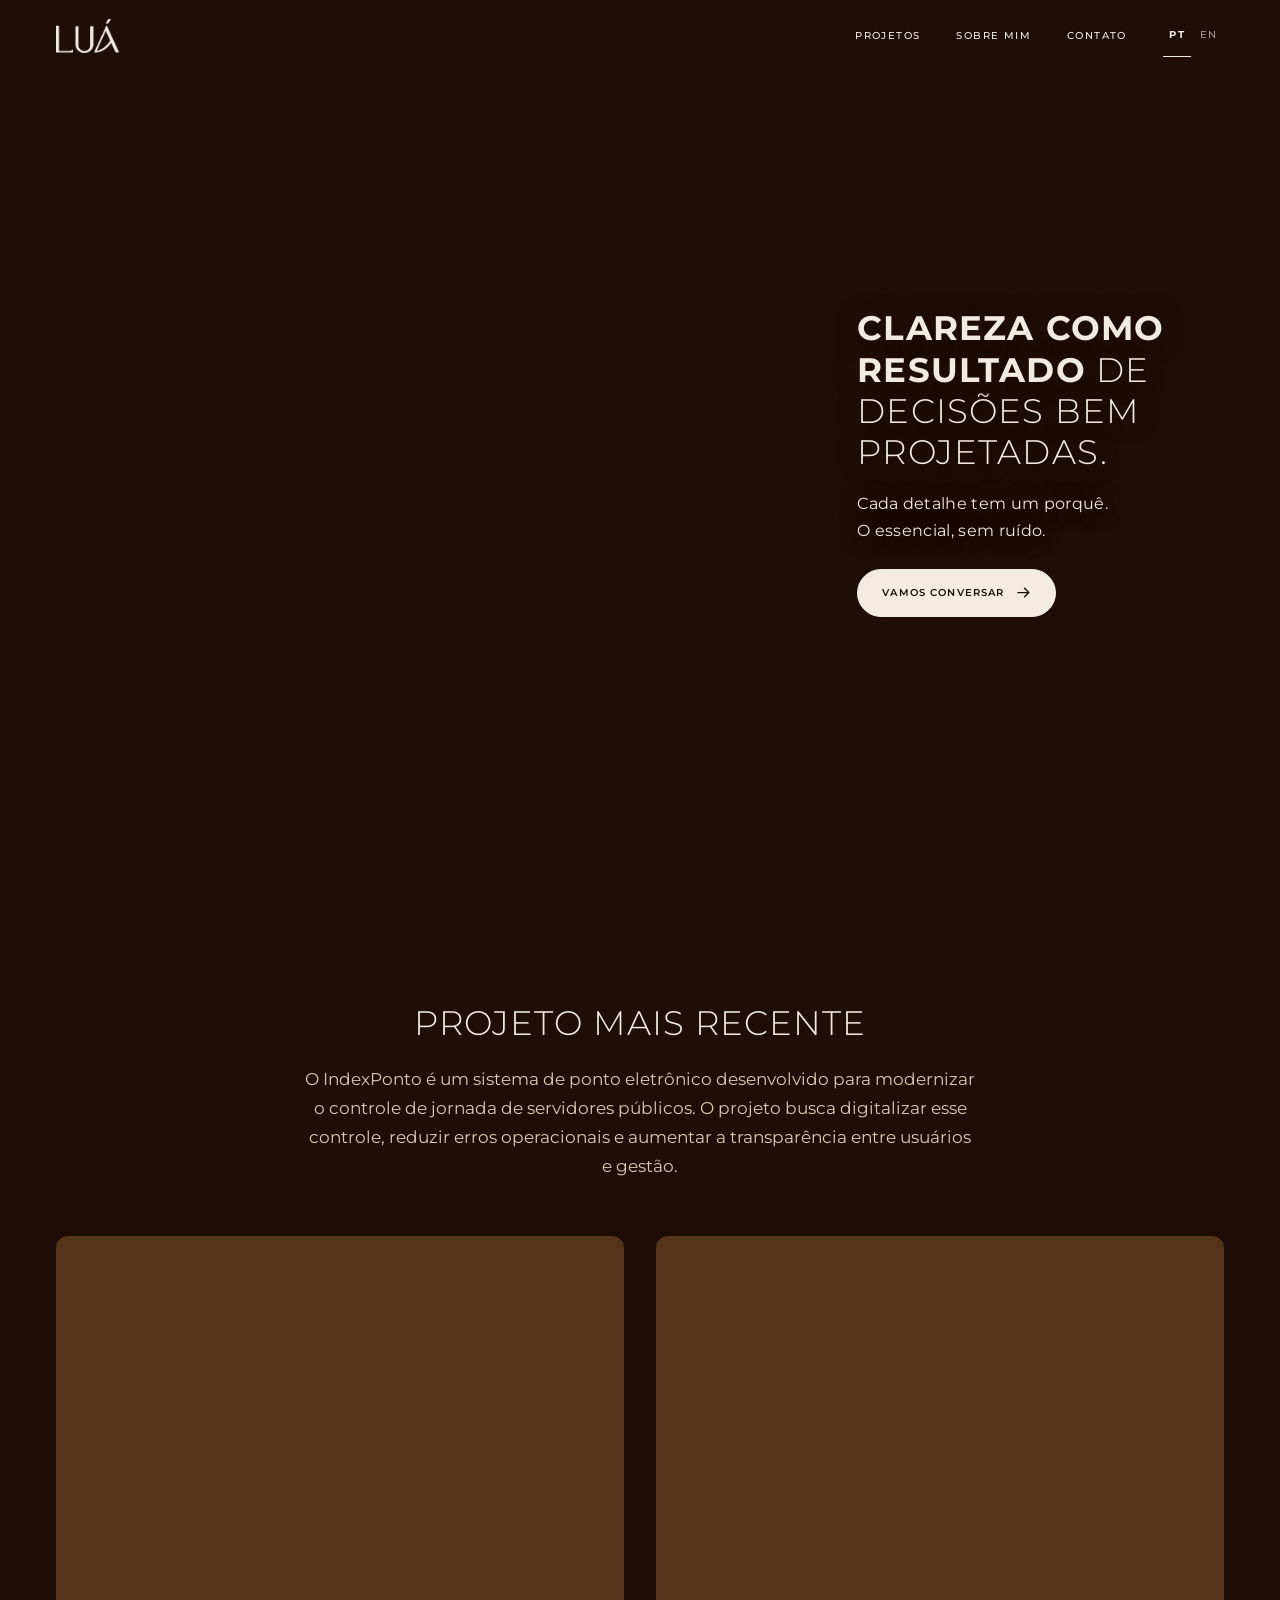
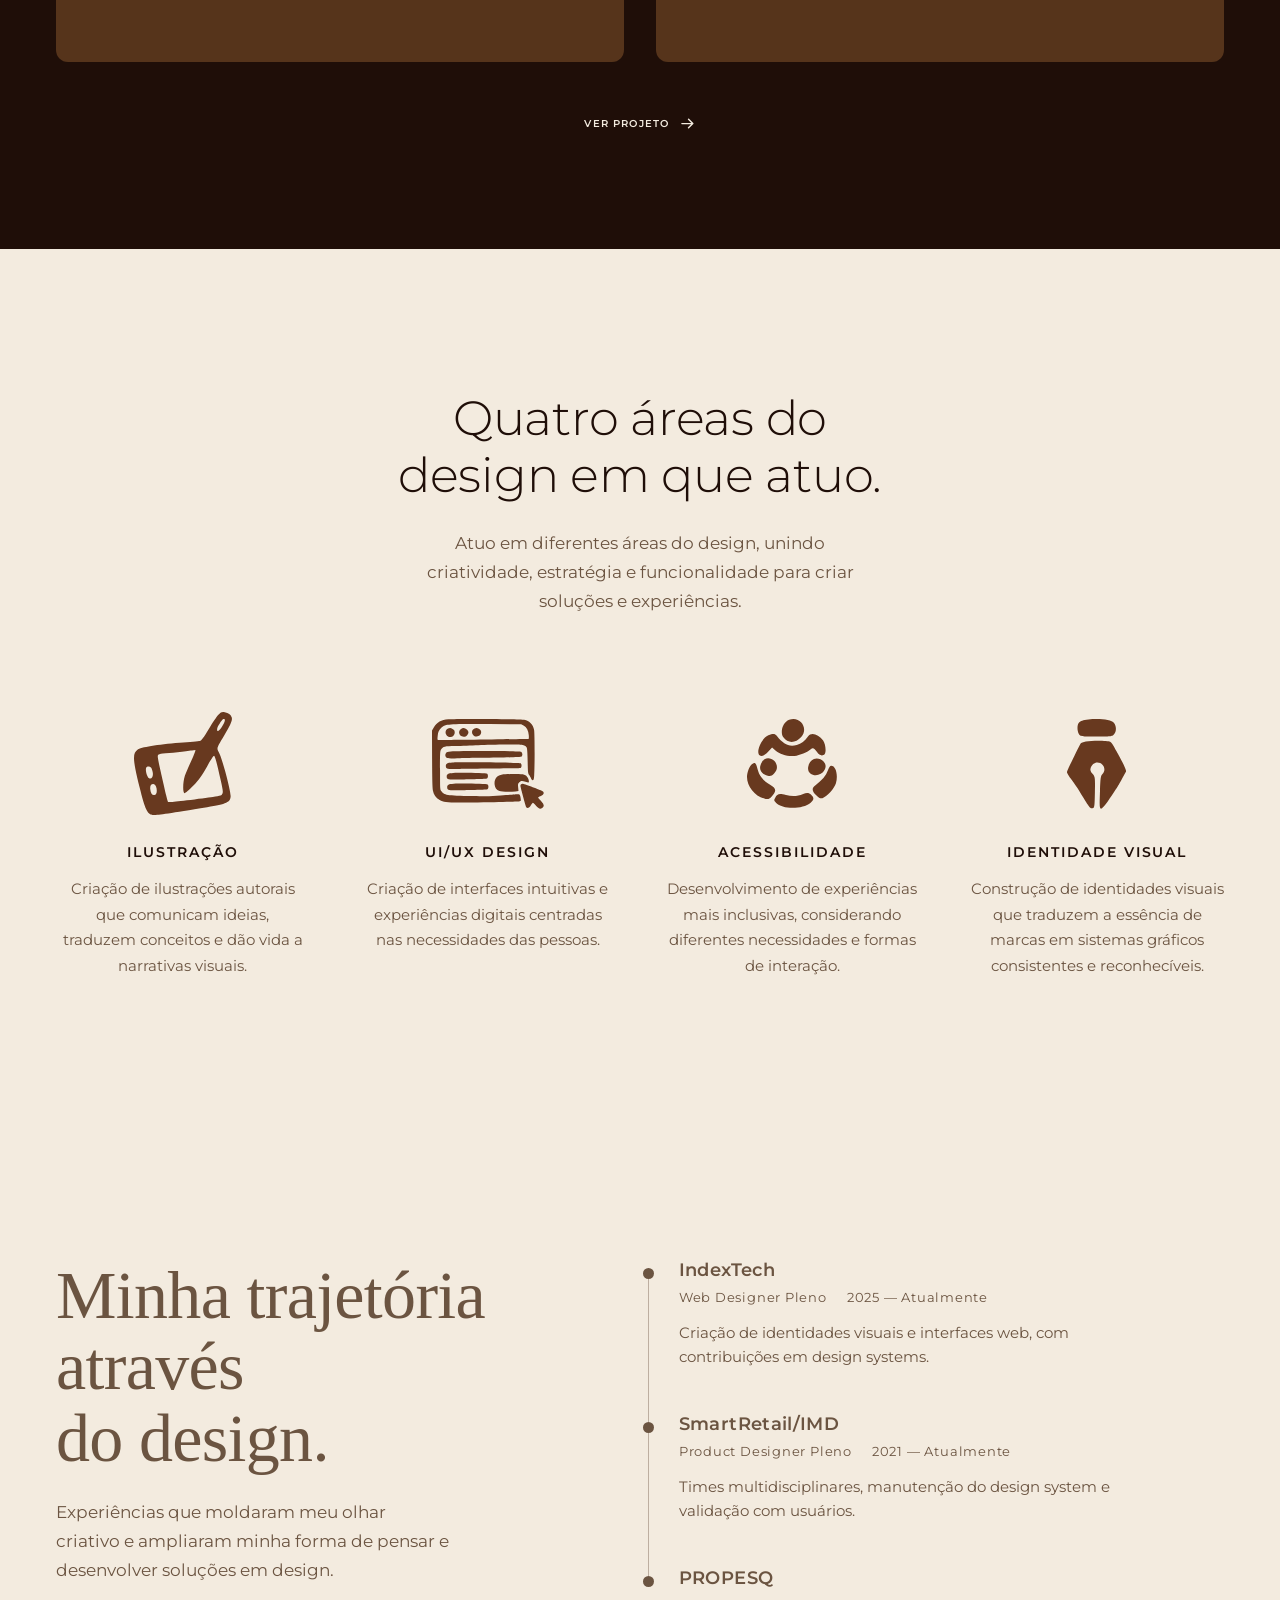
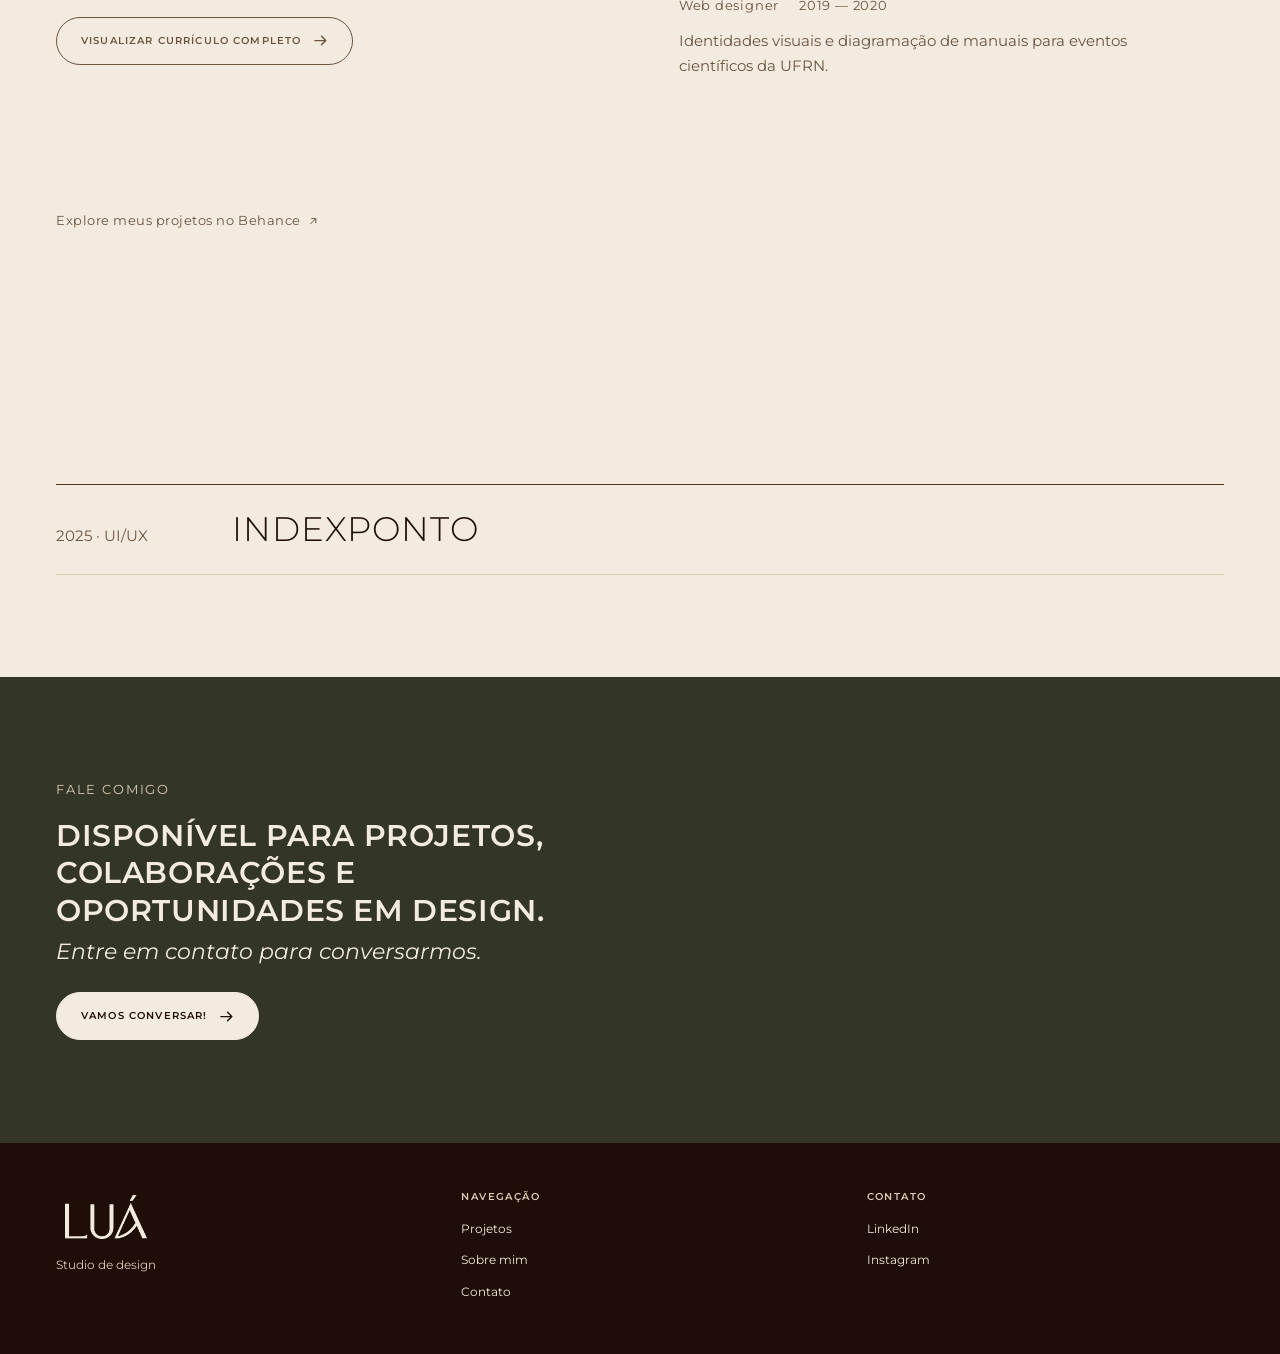
==== commit 55af0a1c: "Nova seção de experiência e ajustes" ====
--- a/index.html
+++ b/index.html
@@ -51,7 +51,7 @@
 <div class="experience__intro"><h2 id="xp-t" class="experience__title">Minha trajetória através do design.</h2>
 <p>Experiências que moldaram meu olhar criativo e ampliaram minha forma de pensar e desenvolver soluções em design.</p>
 <a class="btn btn--outline btn--compact" href="https://drive.google.com/file/d/1tVH7KKMKC_sWvBa-YASBtUuK7AV2qZm1/view?usp=sharing" target="_blank" rel="noopener noreferrer">Visualizar currículo completo<svg class="icon-arrow" viewBox="0 0 16 16" aria-hidden="true" focusable="false"><path d="M2 8h11M9 3.5 13.5 8 9 12.5" fill="none" stroke="currentColor" stroke-width="1.5" stroke-linecap="round" stroke-linejoin="round"/></svg><span class="visually-hidden"> (abre em nova aba)</span></a></div>
-<ol class="xp"><li class="xp__item"><h3 class="xp__company">IndexTech</h3><p class="xp__meta"><span>Web Designer Pleno</span><span>2025 — Atualmente</span></p><p class="xp__text">Criação de identidades visuais e interfaces web, com contribuições em design systems.</p></li><li class="xp__item"><h3 class="xp__company">SmartRetail/IMD</h3><p class="xp__meta"><span>Product Designer Pleno</span><span>2021 — Atualmente</span></p><p class="xp__text">Colaboração com times multidisciplinares, manutenção do design system e validação de soluções com usuários.</p></li><li class="xp__item"><h3 class="xp__company">PROPESQ</h3><p class="xp__meta"><span>Web designer</span><span>2019 — 2020</span></p><p class="xp__text">Identidades visuais e diagramação de manuais para eventos científicos da UFRN.</p></li></ol></div>
+<ol class="xp"><li class="xp__item"><h3 class="xp__company">IndexTech</h3><p class="xp__meta"><span>Web Designer Pleno</span><span>2025 — Atualmente</span></p><p class="xp__text">Criação de identidades visuais e interfaces web, com contribuições em design systems.</p></li><li class="xp__item"><h3 class="xp__company">SmartRetail/IMD</h3><p class="xp__meta"><span>Product Designer Pleno</span><span>2021 — Atualmente</span></p><p class="xp__text">Times multidisciplinares, manutenção do design system e validação com usuários.</p></li><li class="xp__item"><h3 class="xp__company">PROPESQ</h3><p class="xp__meta"><span>Web designer</span><span>2019 — 2020</span></p><p class="xp__text">Identidades visuais e diagramação de manuais para eventos científicos da UFRN.</p></li></ol></div>
 <p class="experience__more"><a href="https://www.behance.net/luizathearaujo" target="_blank" rel="noopener noreferrer">Explore meus projetos no Behance<svg class="icon-arrow icon-arrow--ur" viewBox="0 0 16 16" aria-hidden="true" focusable="false"><path d="M4 12 12 4M5.5 4H12v6.5" fill="none" stroke="currentColor" stroke-width="1.5" stroke-linecap="round" stroke-linejoin="round"/></svg><span class="visually-hidden"> (abre em nova aba)</span></a></p>
 </div></section>
 <section class="section" aria-labelledby="proj-t"><div class="container">
--- a/css/styles.css
+++ b/css/styles.css
@@ -22,6 +22,7 @@
   --on-dark-muted: #D9CBB6;
 
   /* Tipografia — Montserrat (carregada no <head>); fallbacks seguros */
+  --font-serif: "Cormorant Garamond", Georgia, "Times New Roman", serif;   /* só no título da trajetória */
   --font: "Montserrat", "Avenir Next", "Segoe UI", system-ui, -apple-system, Roboto, Arial, sans-serif;
   --fs-display: clamp(1.75rem, 1rem + 3.8vw, 3.75rem);
   --fs-h2: clamp(1.375rem, 1.05rem + 1.4vw, 2.125rem);
@@ -164,13 +165,16 @@
 .link-arrow:hover { color: var(--accent); border-color: currentColor; }
 
 /* Projeto mais recente */
-.latest { background: var(--bg); padding-block: var(--section); }
+.latest { background: var(--dark); color: var(--on-dark); padding-block: var(--section); }
 .latest__intro { max-width: 44rem; margin-inline: auto; text-align: center; }
 .latest__intro h2 { font-size: var(--fs-h2); font-weight: 300; text-transform: uppercase; letter-spacing: .03em; line-height: 1.25; }
-.latest__intro p { margin: 1.25rem auto 0; color: var(--muted); font-size: var(--fs-lead); line-height: 1.7; }
+.latest__intro p { margin: 1.25rem auto 0; color: var(--on-dark-muted); font-size: var(--fs-lead); line-height: 1.7; }
 .latest__grid { display: grid; grid-template-columns: 1fr; gap: clamp(1rem, 2.5vw, 2rem); margin-top: clamp(2rem, 5vw, 3.5rem); }
-.latest__card { margin: 0; overflow: hidden; border-radius: var(--radius); background: var(--line); aspect-ratio: 4 / 3; }
+.latest__card { margin: 0; overflow: hidden; border-radius: var(--radius); background: var(--brown); aspect-ratio: 4 / 3; }
 .latest__card img { width: 100%; height: 100%; object-fit: cover; }
+.latest .link-arrow { color: var(--on-dark); }
+.latest .link-arrow:hover { color: #fff; border-color: currentColor; }
+.latest :focus-visible { outline-color: var(--on-dark); }
 .latest__action { display: flex; justify-content: center; margin-top: clamp(1.5rem, 4vw, 2.5rem); }
 @media (min-width: 48rem) { .latest__grid { grid-template-columns: repeat(2, minmax(0, 1fr)); } }
 
@@ -331,6 +335,7 @@
 .service__art { display: flex; align-items: center; justify-content: center; height: 6.5rem; margin-bottom: 1.75rem; }
 .service__art img { height: 100%; width: auto; max-width: 100%; }
 .service__title { font-size: .875rem; font-weight: 600; letter-spacing: .14em; text-transform: uppercase; }
+.service--ui-ux .service__art img, .service--accessibility .service__art img, .service--brand .service__art img { height: 86.54%; }   /* 86,54% da altura do ícone de ilustração */
 .service__text { margin: 1rem auto 0; max-width: 28ch; color: var(--muted); font-size: .9375rem; line-height: 1.7; }
 /* Troca automática claro/escuro: pelo fundo da seção (data-surface). Fundo claro -> ícones escuros; fundo escuro -> ícones claros. */
 .services[data-surface="light"] .art-light, .services[data-surface="dark"] .art-dark { display: none; }
@@ -341,3 +346,27 @@
 
 /* Evita piscar português enquanto o idioma salvo (EN) é aplicado */
 .i18n-pending body { visibility: hidden; }
+
+/* Experiência profissional: editorial, só tipografia (cores: fundo #F3EBDF, textos #6B5441) */
+.experience { background: var(--bg); color: var(--muted); padding-block: clamp(4.5rem, 11vw, 9rem); }
+.experience__grid { display: grid; gap: clamp(3rem, 7vw, 4.5rem) clamp(3rem, 8vw, 7rem); }
+@media (min-width: 56rem) { .experience__grid { grid-template-columns: minmax(0, 5fr) minmax(0, 6fr); align-items: start; } }
+.experience__title { font-family: var(--font-serif); font-weight: 500; font-size: clamp(2.5rem, 1.5rem + 3.6vw, 4.25rem); line-height: 1.05; letter-spacing: -.01em; max-width: 13ch; color: inherit; }
+.experience__intro p { margin: 1.5rem 0 0; max-width: 36ch; font-size: var(--fs-lead); line-height: 1.7; }
+.experience__intro .btn { margin-top: 2rem; }
+.btn--outline { background: transparent; color: var(--muted); border: 1px solid currentColor; }       /* contorno fino, sem preenchimento */
+.btn--outline:hover { background: transparent; color: var(--ink); border-color: var(--ink); }
+.icon-arrow--ur { width: .8em; height: .8em; }
+.xp { list-style: none; margin: 0; padding: 0; }
+.xp__item { position: relative; padding: 0 0 clamp(2rem, 4vw, 2.75rem) 2.25rem; }
+.xp__item::before { content: ""; position: absolute; left: 0; top: .5rem; width: 11px; height: 11px; border-radius: 50%; background: currentColor; }
+.xp__item:not(:last-child)::after { content: ""; position: absolute; left: 5px; top: calc(.5rem + 11px); bottom: -.5rem; width: 1px; background: color-mix(in srgb, currentColor 40%, transparent); }
+.xp__company { font-size: 1.125rem; font-weight: 600; letter-spacing: .02em; color: inherit; }
+.xp__meta { display: flex; flex-wrap: wrap; gap: .1rem 1.25rem; margin: .35rem 0 0; max-width: none; font-size: .8125rem; letter-spacing: .06em; }
+.xp__text { margin: .75rem 0 0; max-width: 46ch; font-size: .9375rem; line-height: 1.65; }
+.experience__more { margin: clamp(3rem, 7vw, 5rem) 0 0; max-width: none; font-size: .8125rem; letter-spacing: .04em; }
+.experience__more a { display: inline-flex; align-items: center; gap: .45rem; padding-block: .5rem; color: inherit; text-decoration: none; border-bottom: 1px solid transparent; transition: border-color .2s, color .2s; }
+.experience__more a:hover { color: var(--ink); border-color: currentColor; }
+.experience__more a:hover .icon-arrow--ur { transform: translate(2px, -2px); }
+@media (max-width: 40rem) { .xp__item { padding-left: 1.75rem; } .xp__text { font-size: .875rem; } }
+@media (max-width: 24rem) { .xp__text { font-size: .8125rem; line-height: 1.6; } }
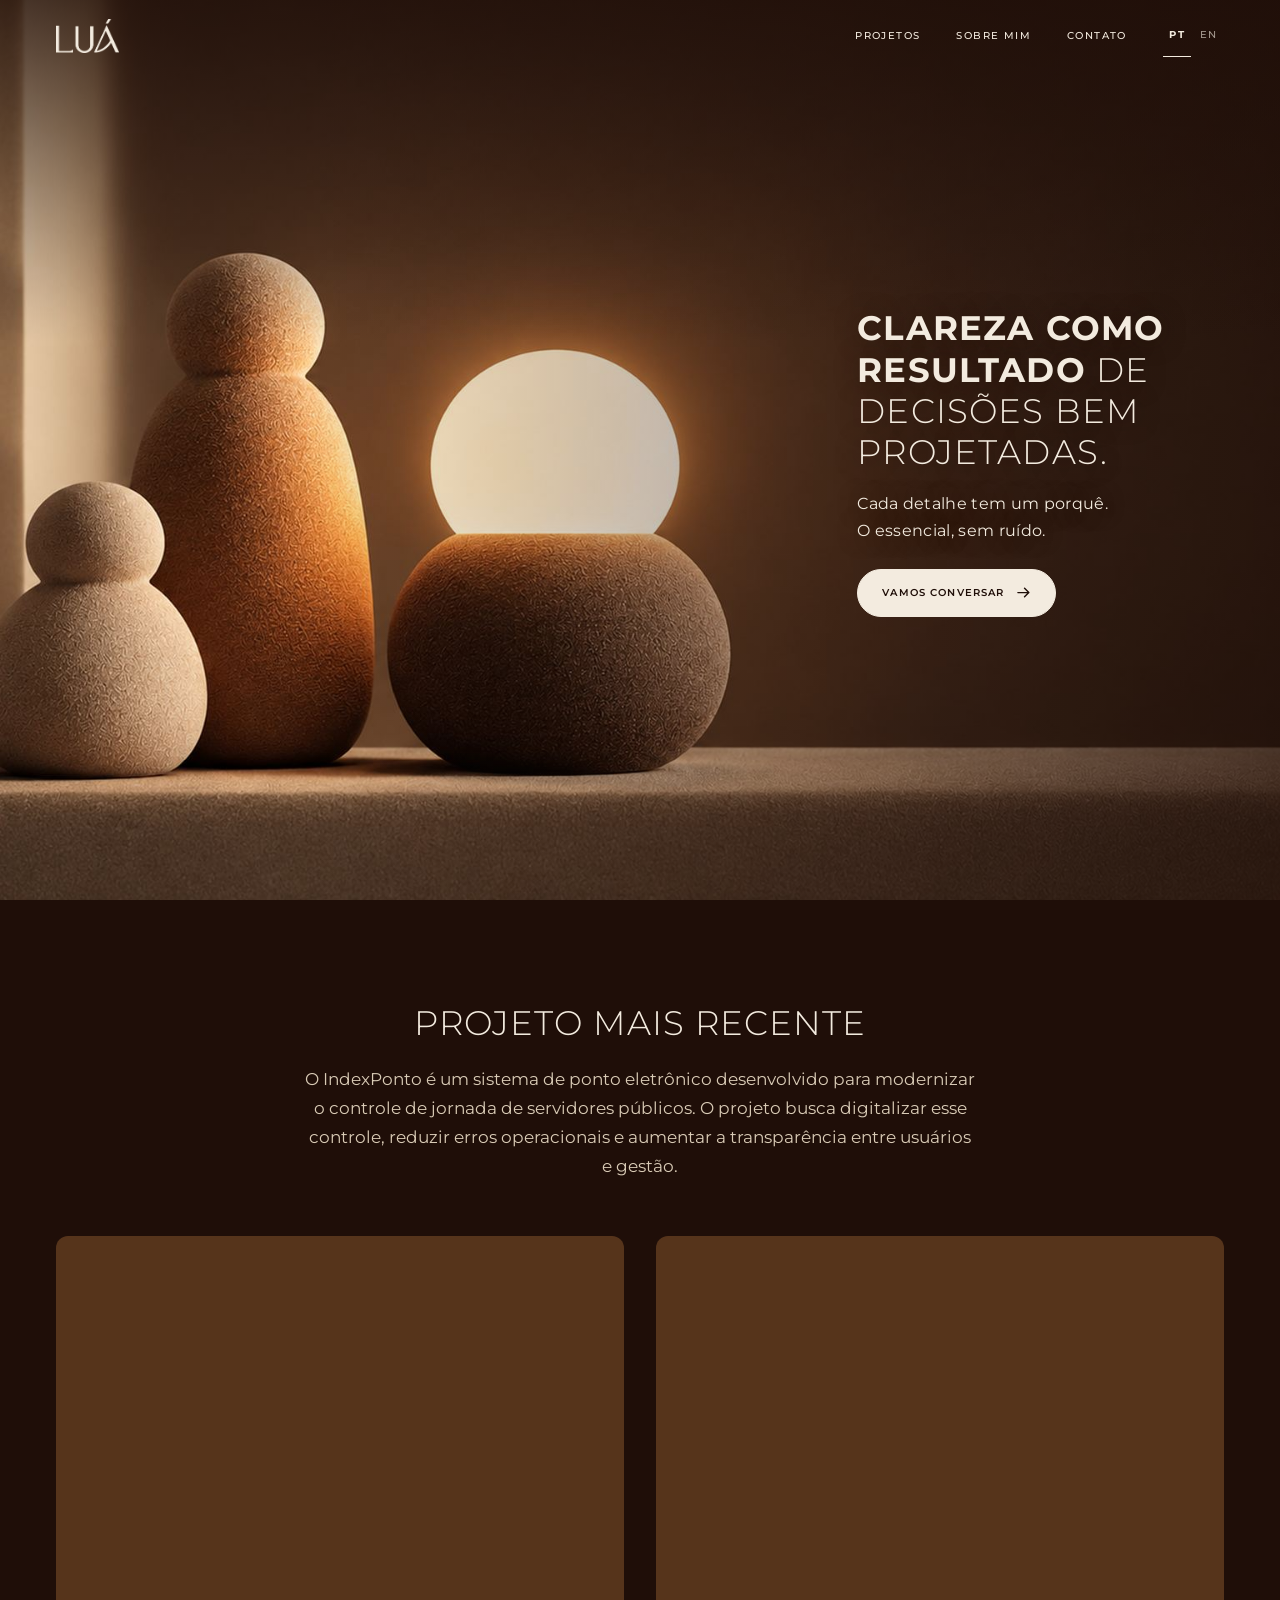
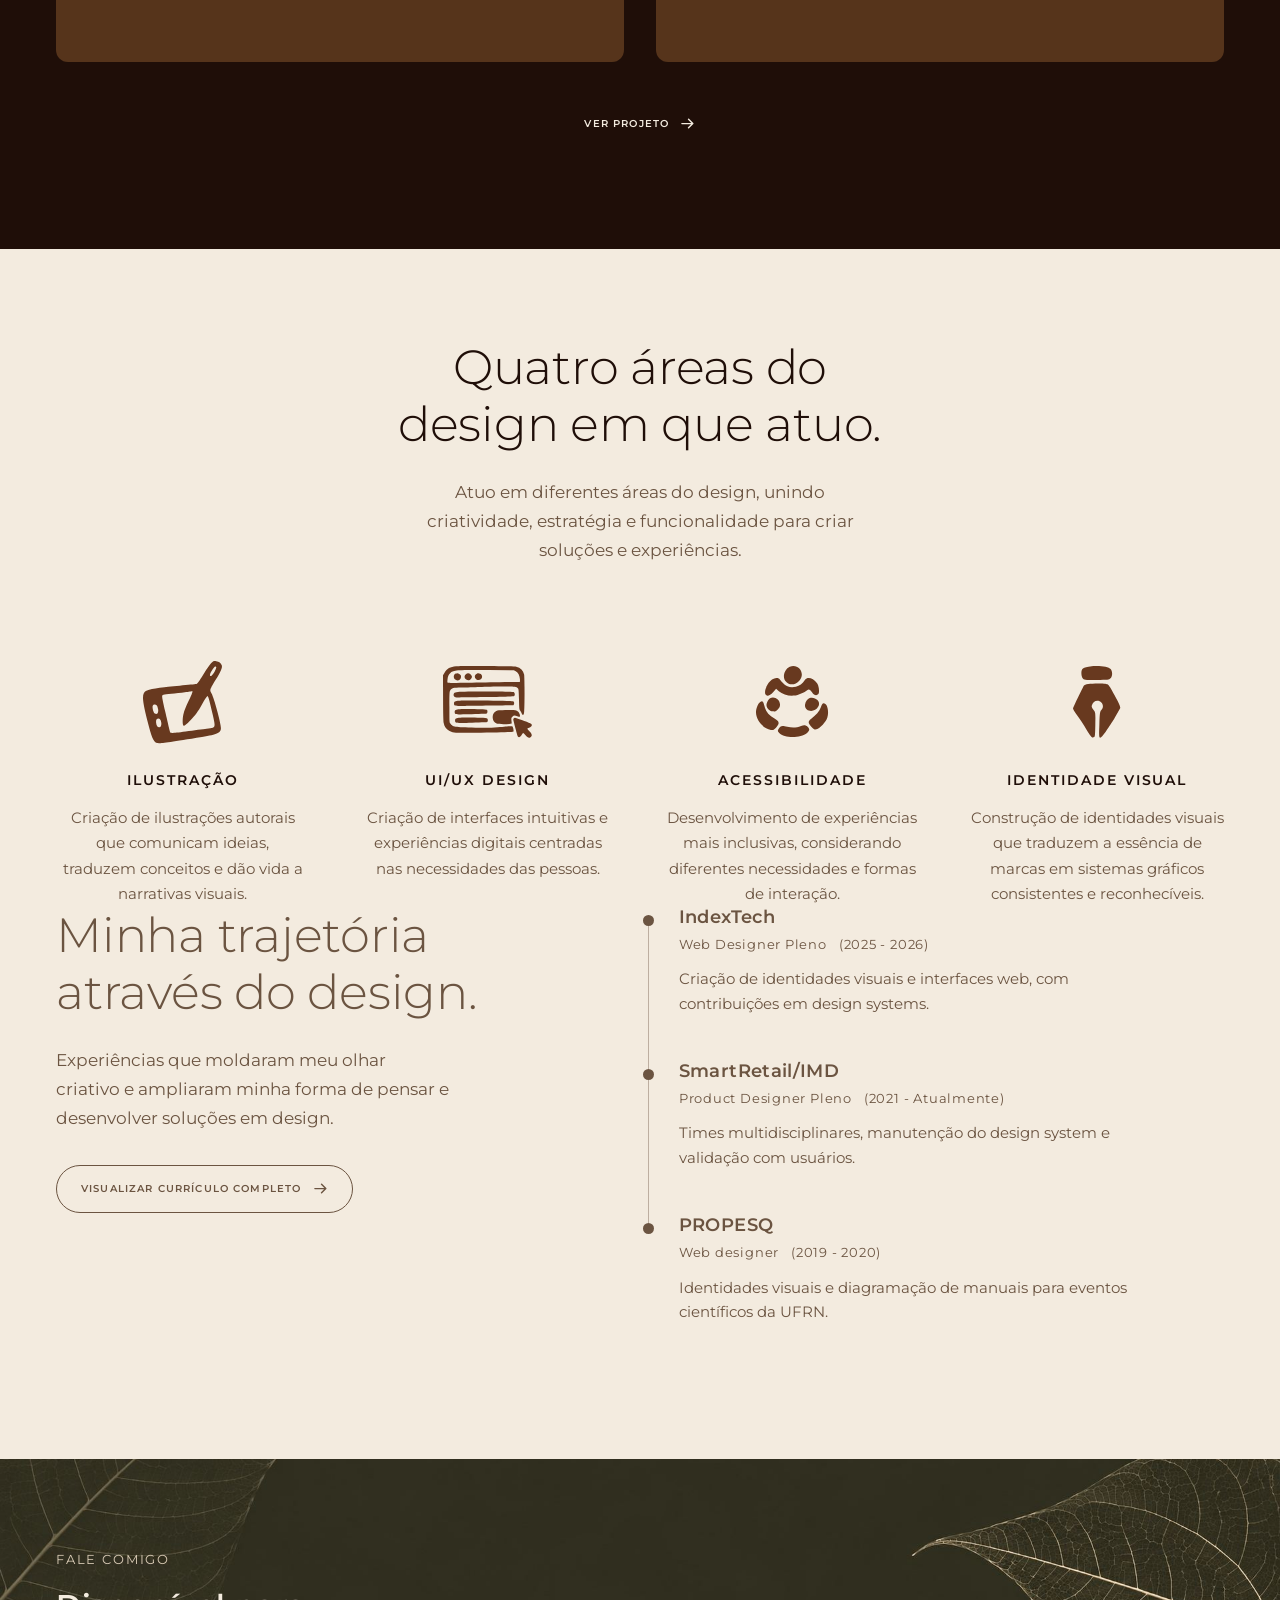
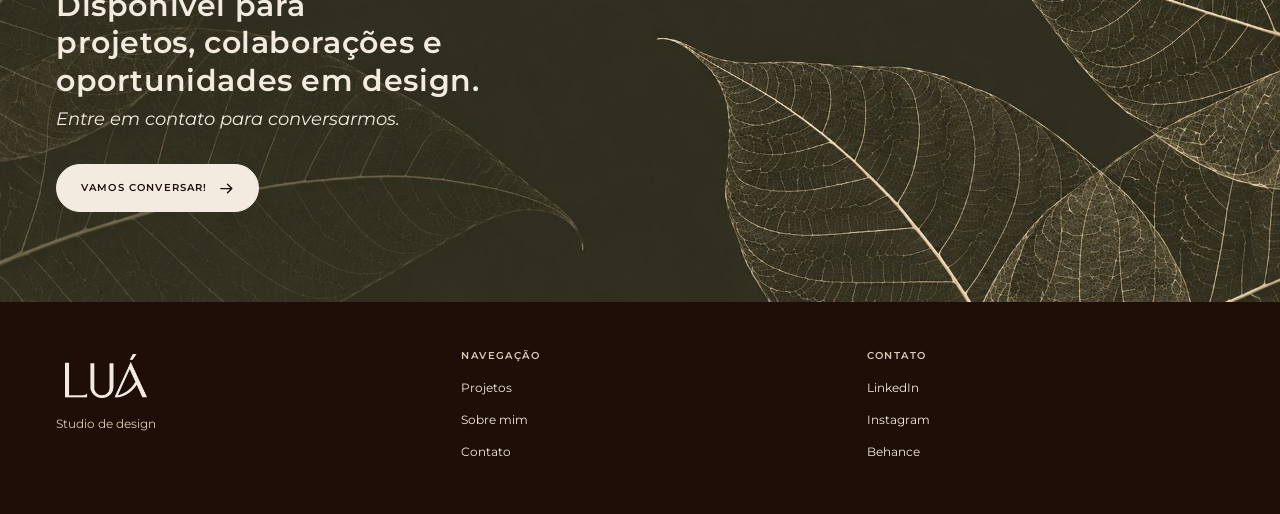
==== commit 492dc229: "Ajustes de seções, CTA e rodapé" ====
--- a/index.html
+++ b/index.html
@@ -16,7 +16,7 @@
 <link rel="icon" type="image/png" sizes="64x64" href="assets/favicon-light.png" media="(prefers-color-scheme: dark)">
 <link rel="apple-touch-icon" href="assets/apple-touch-icon.png">
 <link rel="preconnect" href="https://fonts.googleapis.com"><link rel="preconnect" href="https://fonts.gstatic.com" crossorigin>
-<link rel="stylesheet" href="https://fonts.googleapis.com/css2?family=Montserrat:ital,wght@0,300;0,400;0,500;0,600;0,700;1,400&family=Cormorant+Garamond:wght@500;600&display=swap">
+<link rel="stylesheet" href="https://fonts.googleapis.com/css2?family=Montserrat:ital,wght@0,300;0,400;0,500;0,600;0,700;1,400&display=swap">
 <script>document.documentElement.classList.add('js');if(window.scrollY<8)document.documentElement.classList.add('at-top');try{if(localStorage.getItem('lang')==='en'){document.documentElement.classList.add('i18n-pending');document.documentElement.lang='en';setTimeout(function(){document.documentElement.classList.remove('i18n-pending')},1500)}}catch(e){}</script>
 <link rel="stylesheet" href="css/styles.css">
 <script src="js/translations.js" defer></script>
@@ -51,13 +51,11 @@
 <div class="experience__intro"><h2 id="xp-t" class="experience__title">Minha trajetória através do design.</h2>
 <p>Experiências que moldaram meu olhar criativo e ampliaram minha forma de pensar e desenvolver soluções em design.</p>
 <a class="btn btn--outline btn--compact" href="https://drive.google.com/file/d/1tVH7KKMKC_sWvBa-YASBtUuK7AV2qZm1/view?usp=sharing" target="_blank" rel="noopener noreferrer">Visualizar currículo completo<svg class="icon-arrow" viewBox="0 0 16 16" aria-hidden="true" focusable="false"><path d="M2 8h11M9 3.5 13.5 8 9 12.5" fill="none" stroke="currentColor" stroke-width="1.5" stroke-linecap="round" stroke-linejoin="round"/></svg><span class="visually-hidden"> (abre em nova aba)</span></a></div>
-<ol class="xp"><li class="xp__item"><h3 class="xp__company">IndexTech</h3><p class="xp__meta"><span>Web Designer Pleno</span><span>2025 — Atualmente</span></p><p class="xp__text">Criação de identidades visuais e interfaces web, com contribuições em design systems.</p></li><li class="xp__item"><h3 class="xp__company">SmartRetail/IMD</h3><p class="xp__meta"><span>Product Designer Pleno</span><span>2021 — Atualmente</span></p><p class="xp__text">Times multidisciplinares, manutenção do design system e validação com usuários.</p></li><li class="xp__item"><h3 class="xp__company">PROPESQ</h3><p class="xp__meta"><span>Web designer</span><span>2019 — 2020</span></p><p class="xp__text">Identidades visuais e diagramação de manuais para eventos científicos da UFRN.</p></li></ol></div>
-<p class="experience__more"><a href="https://www.behance.net/luizathearaujo" target="_blank" rel="noopener noreferrer">Explore meus projetos no Behance<svg class="icon-arrow icon-arrow--ur" viewBox="0 0 16 16" aria-hidden="true" focusable="false"><path d="M4 12 12 4M5.5 4H12v6.5" fill="none" stroke="currentColor" stroke-width="1.5" stroke-linecap="round" stroke-linejoin="round"/></svg><span class="visually-hidden"> (abre em nova aba)</span></a></p>
+<ol class="xp"><li class="xp__item"><h3 class="xp__company">IndexTech</h3><p class="xp__meta"><span>Web Designer Pleno</span><span>(2025 - 2026)</span></p><p class="xp__text">Criação de identidades visuais e interfaces web, com contribuições em design systems.</p></li><li class="xp__item"><h3 class="xp__company">SmartRetail/IMD</h3><p class="xp__meta"><span>Product Designer Pleno</span><span>(2021 - Atualmente)</span></p><p class="xp__text">Times multidisciplinares, manutenção do design system e validação com usuários.</p></li><li class="xp__item"><h3 class="xp__company">PROPESQ</h3><p class="xp__meta"><span>Web designer</span><span>(2019 - 2020)</span></p><p class="xp__text">Identidades visuais e diagramação de manuais para eventos científicos da UFRN.</p></li></ol></div>
 </div></section>
-<section class="section" aria-labelledby="proj-t"><div class="container">
-<h2 id="proj-t" class="visually-hidden">Projetos</h2>
-<ul class="project-list"><li><a class="project-row" href="trabalhos/indexponto.html"><span class="project-row__meta">2025 · UI/UX</span><span class="project-row__title">IndexPonto</span></a></li></ul></div></section>
-<section class="cta section" aria-labelledby="cta-t"><div class="container cta__inner">
+<section class="cta section" aria-labelledby="cta-t">
+<img class="cta__bg" src="assets/img/cta-leaves-1920.jpg" srcset="assets/img/cta-leaves-960.jpg 960w, assets/img/cta-leaves-1920.jpg 1920w" sizes="100vw" alt="" width="1920" height="667" loading="lazy" decoding="async">
+<div class="container cta__inner">
 <p class="cta__eyebrow">Fale comigo</p>
 <h2 id="cta-t">Disponível para projetos, colaborações e oportunidades em design.</h2>
 <p class="cta__desc">Entre em contato para conversarmos.</p>
@@ -66,7 +64,7 @@
 <footer class="site-footer"><div class="container footer-grid">
 <div class="footer-brand"><a class="footer-logo" href="index.html"><img src="assets/img/logo-bege.png" width="295" height="160" alt="Luíza Araújo — página inicial"></a><p class="footer-tagline">Studio de design</p></div>
 <nav aria-label="Rodapé"><h2>Navegação</h2><ul><li><a href="projetos.html">Projetos</a></li><li><a href="sobre-mim.html">Sobre mim</a></li><li><a href="contato.html">Contato</a></li></ul></nav>
-<div><h2>Contato</h2><ul><li><a href="https://www.linkedin.com/in/luiza-the-araujo/" target="_blank" rel="noopener noreferrer">LinkedIn<span class="visually-hidden"> (abre em nova aba)</span></a></li><li><a href="https://www.instagram.com/luizathearaujo.design/" target="_blank" rel="noopener noreferrer">Instagram<span class="visually-hidden"> (abre em nova aba)</span></a></li></ul></div>
+<div><h2>Contato</h2><ul><li><a href="https://www.linkedin.com/in/luiza-the-araujo/" target="_blank" rel="noopener noreferrer">LinkedIn<span class="visually-hidden"> (abre em nova aba)</span></a></li><li><a href="https://www.instagram.com/luizathearaujo.design/" target="_blank" rel="noopener noreferrer">Instagram<span class="visually-hidden"> (abre em nova aba)</span></a></li><li><a href="https://www.behance.net/luizathearaujo" target="_blank" rel="noopener noreferrer">Behance<span class="visually-hidden"> (abre em nova aba)</span></a></li></ul></div>
 </div></footer>
 </body>
 </html>
--- a/css/styles.css
+++ b/css/styles.css
@@ -22,7 +22,6 @@
   --on-dark-muted: #D9CBB6;
 
   /* Tipografia — Montserrat (carregada no <head>); fallbacks seguros */
-  --font-serif: "Cormorant Garamond", Georgia, "Times New Roman", serif;   /* só no título da trajetória */
   --font: "Montserrat", "Avenir Next", "Segoe UI", system-ui, -apple-system, Roboto, Arial, sans-serif;
   --fs-display: clamp(1.75rem, 1rem + 3.8vw, 3.75rem);
   --fs-h2: clamp(1.375rem, 1.05rem + 1.4vw, 2.125rem);
@@ -178,13 +177,14 @@
 .latest__action { display: flex; justify-content: center; margin-top: clamp(1.5rem, 4vw, 2.5rem); }
 @media (min-width: 48rem) { .latest__grid { grid-template-columns: repeat(2, minmax(0, 1fr)); } }
 
-/* Chamada para contato ("Fale comigo"): 16px nome→título · 8px título→descrição · 24px descrição→botão */
-.cta { background: var(--olive-dark); color: var(--on-dark); }
+/* Chamada para contato ("Fale comigo"): padding 90px; 16px nome→título · 8px título→descrição · 32px descrição→botão */
+.cta { position: relative; isolation: isolate; overflow: hidden; background: var(--olive-dark); color: var(--on-dark); padding-block: 90px; }
+.cta__bg { position: absolute; inset: 0; z-index: -1; width: 100%; height: 100%; object-fit: cover; opacity: 1; }   /* fundo #333527 por baixo da imagem */
 .cta__inner { display: grid; justify-items: start; }
 .cta__eyebrow { margin: 0; color: var(--on-dark-muted); font-size: .8125rem; letter-spacing: .14em; text-transform: uppercase; }
-.cta h2 { margin-top: 16px; max-width: 28ch; font-size: 30px; font-weight: 600; line-height: 1.25; letter-spacing: .02em; text-transform: uppercase; }
-.cta__desc { margin: 8px 0 0; max-width: none; font-size: 22px; font-style: italic; font-weight: 400; line-height: 1.4; color: var(--on-dark); }
-.cta__action { margin-top: 24px; }
+.cta h2 { margin-top: 16px; max-width: 28ch; font-size: 30px; font-weight: 600; line-height: 1.25; letter-spacing: .02em; }
+.cta__desc { margin: 8px 0 0; max-width: none; font-size: 18px; font-style: italic; font-weight: 400; line-height: 1.4; color: var(--on-dark); }
+.cta__action { margin-top: 32px; }
 .cta :focus-visible, .site-footer :focus-visible, .hero :focus-visible { outline-color: var(--on-dark); }
 
 /* Rodapé */
@@ -326,13 +326,13 @@
 .more-projects { margin-top: var(--section); }
 
 /* Serviços: quatro áreas (sem cards; a separação vem do espaçamento) */
-.services { background: var(--bg); padding-block: clamp(4.5rem, 11vw, 9rem); }
+.services { background: var(--bg); padding-top: 90px; padding-bottom: 0; }
 .services__intro { max-width: 46rem; margin-inline: auto; text-align: center; }
 .services__intro h2 { font-size: clamp(1.75rem, 1.15rem + 2.4vw, 3rem); font-weight: 300; line-height: 1.2; letter-spacing: -.005em; }
 .services__intro p { margin: 1.5rem auto 0; max-width: 42ch; color: var(--muted); font-size: var(--fs-lead); line-height: 1.7; }
 .services__grid { display: grid; grid-template-columns: 1fr; gap: clamp(3.5rem, 7vw, 5rem) clamp(2rem, 4vw, 4rem); margin-top: clamp(3.5rem, 8vw, 6rem); }
 .service { display: flex; flex-direction: column; align-items: center; text-align: center; min-width: 0; }
-.service__art { display: flex; align-items: center; justify-content: center; height: 6.5rem; margin-bottom: 1.75rem; }
+.service__art { display: flex; align-items: center; justify-content: center; height: 5.2rem; margin-bottom: 1.75rem; }   /* 6,5rem - 20% */
 .service__art img { height: 100%; width: auto; max-width: 100%; }
 .service__title { font-size: .875rem; font-weight: 600; letter-spacing: .14em; text-transform: uppercase; }
 .service--ui-ux .service__art img, .service--accessibility .service__art img, .service--brand .service__art img { height: 86.54%; }   /* 86,54% da altura do ícone de ilustração */
@@ -348,25 +348,19 @@
 .i18n-pending body { visibility: hidden; }
 
 /* Experiência profissional: editorial, só tipografia (cores: fundo #F3EBDF, textos #6B5441) */
-.experience { background: var(--bg); color: var(--muted); padding-block: clamp(4.5rem, 11vw, 9rem); }
+.experience { background: var(--bg); color: var(--muted); padding-top: 0; padding-bottom: 90px; }
 .experience__grid { display: grid; gap: clamp(3rem, 7vw, 4.5rem) clamp(3rem, 8vw, 7rem); }
 @media (min-width: 56rem) { .experience__grid { grid-template-columns: minmax(0, 5fr) minmax(0, 6fr); align-items: start; } }
-.experience__title { font-family: var(--font-serif); font-weight: 500; font-size: clamp(2.5rem, 1.5rem + 3.6vw, 4.25rem); line-height: 1.05; letter-spacing: -.01em; max-width: 13ch; color: inherit; }
+.experience__title { font-size: clamp(1.75rem, 1.15rem + 2.4vw, 3rem); font-weight: 300; line-height: 1.2; letter-spacing: -.005em; max-width: 18ch; text-align: left; color: inherit; }   /* mesmo padrão do título de Serviços */
 .experience__intro p { margin: 1.5rem 0 0; max-width: 36ch; font-size: var(--fs-lead); line-height: 1.7; }
 .experience__intro .btn { margin-top: 2rem; }
 .btn--outline { background: transparent; color: var(--muted); border: 1px solid currentColor; }       /* contorno fino, sem preenchimento */
 .btn--outline:hover { background: transparent; color: var(--ink); border-color: var(--ink); }
-.icon-arrow--ur { width: .8em; height: .8em; }
 .xp { list-style: none; margin: 0; padding: 0; }
 .xp__item { position: relative; padding: 0 0 clamp(2rem, 4vw, 2.75rem) 2.25rem; }
 .xp__item::before { content: ""; position: absolute; left: 0; top: .5rem; width: 11px; height: 11px; border-radius: 50%; background: currentColor; }
 .xp__item:not(:last-child)::after { content: ""; position: absolute; left: 5px; top: calc(.5rem + 11px); bottom: -.5rem; width: 1px; background: color-mix(in srgb, currentColor 40%, transparent); }
 .xp__company { font-size: 1.125rem; font-weight: 600; letter-spacing: .02em; color: inherit; }
-.xp__meta { display: flex; flex-wrap: wrap; gap: .1rem 1.25rem; margin: .35rem 0 0; max-width: none; font-size: .8125rem; letter-spacing: .06em; }
+.xp__meta { display: flex; flex-wrap: wrap; gap: .1rem .75rem; margin: .35rem 0 0; max-width: none; font-size: .8125rem; letter-spacing: .06em; }
 .xp__text { margin: .75rem 0 0; max-width: 46ch; font-size: .9375rem; line-height: 1.65; }
-.experience__more { margin: clamp(3rem, 7vw, 5rem) 0 0; max-width: none; font-size: .8125rem; letter-spacing: .04em; }
-.experience__more a { display: inline-flex; align-items: center; gap: .45rem; padding-block: .5rem; color: inherit; text-decoration: none; border-bottom: 1px solid transparent; transition: border-color .2s, color .2s; }
-.experience__more a:hover { color: var(--ink); border-color: currentColor; }
-.experience__more a:hover .icon-arrow--ur { transform: translate(2px, -2px); }
-@media (max-width: 40rem) { .xp__item { padding-left: 1.75rem; } .xp__text { font-size: .875rem; } }
 @media (max-width: 24rem) { .xp__text { font-size: .8125rem; line-height: 1.6; } }
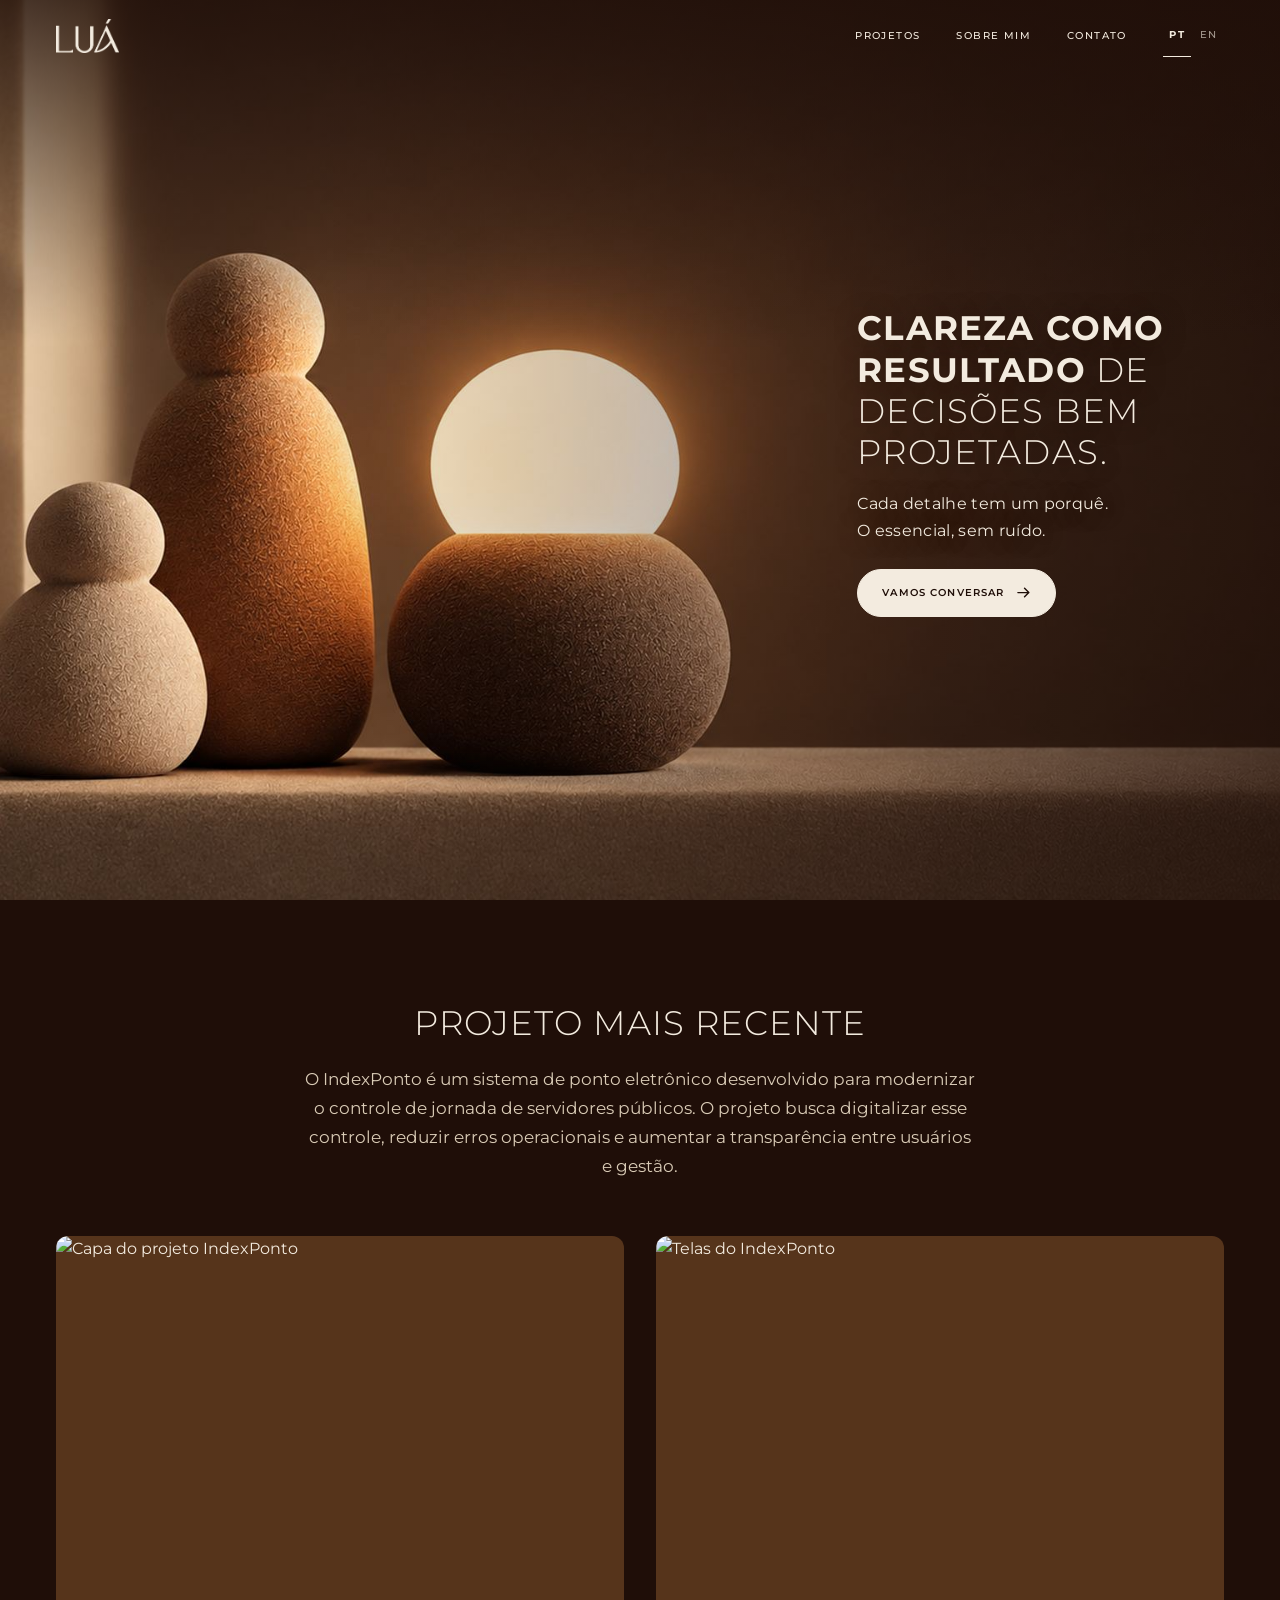
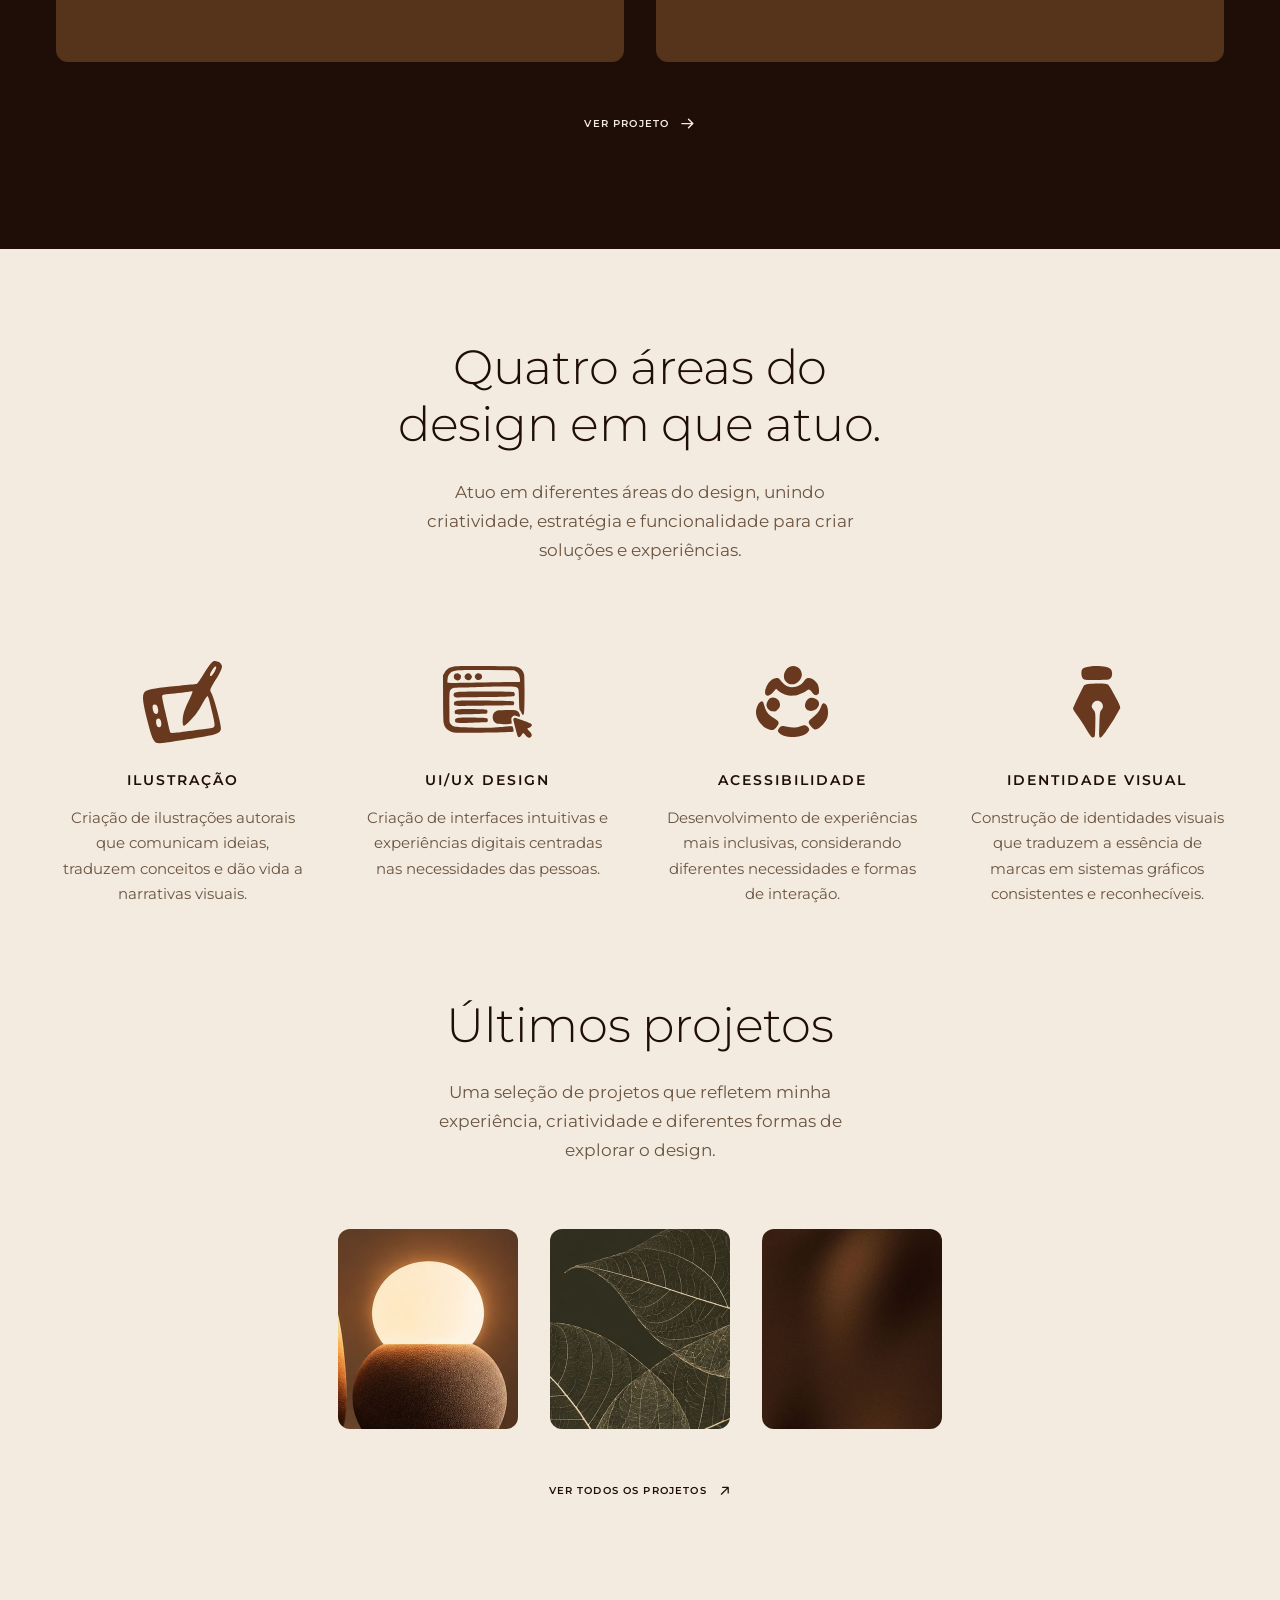
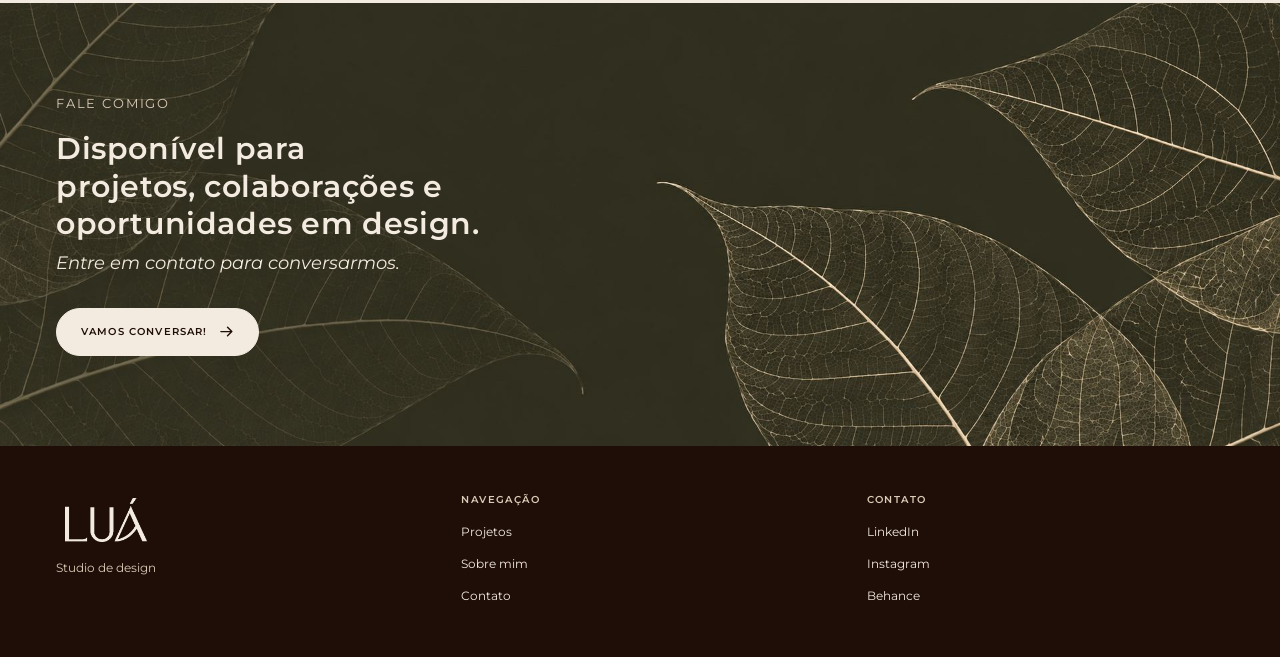
==== commit e7f1d5d1: "Últimos projetos e páginas em construção" ====
--- a/index.html
+++ b/index.html
@@ -46,12 +46,11 @@
 <div class="services__intro"><h2 id="services-t">Quatro áreas do design em que atuo.</h2>
 <p>Atuo em diferentes áreas do design, unindo criatividade, estratégia e funcionalidade para criar soluções e experiências.</p></div>
 <ul class="services__grid"><li class="service service--illustration"><div class="service__art"><img class="art-dark" src="assets/img/services/illustration-filled-dark.svg" alt="" width="70" height="74" loading="lazy" decoding="async"><img class="art-light" src="assets/img/services/illustration-filled-light.svg" alt="" width="70" height="74" loading="lazy" decoding="async"></div><h3 class="service__title">Ilustração</h3><p class="service__text">Criação de ilustrações autorais que comunicam ideias, traduzem conceitos e dão vida a narrativas visuais.</p></li><li class="service service--ui-ux"><div class="service__art"><img class="art-dark" src="assets/img/services/ui-ux-filled-dark.svg" alt="" width="91" height="73" loading="lazy" decoding="async"><img class="art-light" src="assets/img/services/ui-ux-filled-light.svg" alt="" width="91" height="73" loading="lazy" decoding="async"></div><h3 class="service__title">UI/UX Design</h3><p class="service__text">Criação de interfaces intuitivas e experiências digitais centradas nas necessidades das pessoas.</p></li><li class="service service--accessibility"><div class="service__art"><img class="art-dark" src="assets/img/services/accessibility-filled-dark.svg" alt="" width="64" height="63" loading="lazy" decoding="async"><img class="art-light" src="assets/img/services/accessibility-filled-light.svg" alt="" width="64" height="63" loading="lazy" decoding="async"></div><h3 class="service__title">Acessibilidade</h3><p class="service__text">Desenvolvimento de experiências mais inclusivas, considerando diferentes necessidades e formas de interação.</p></li><li class="service service--brand"><div class="service__art"><img class="art-dark" src="assets/img/services/brand-filled-dark.svg" alt="" width="38" height="57" loading="lazy" decoding="async"><img class="art-light" src="assets/img/services/brand-filled-light.svg" alt="" width="38" height="57" loading="lazy" decoding="async"></div><h3 class="service__title">Identidade visual</h3><p class="service__text">Construção de identidades visuais que traduzem a essência de marcas em sistemas gráficos consistentes e reconhecíveis.</p></li></ul></div></section>
-<section class="experience" aria-labelledby="xp-t"><div class="container">
-<div class="experience__grid">
-<div class="experience__intro"><h2 id="xp-t" class="experience__title">Minha trajetória através do design.</h2>
-<p>Experiências que moldaram meu olhar criativo e ampliaram minha forma de pensar e desenvolver soluções em design.</p>
-<a class="btn btn--outline btn--compact" href="https://drive.google.com/file/d/1tVH7KKMKC_sWvBa-YASBtUuK7AV2qZm1/view?usp=sharing" target="_blank" rel="noopener noreferrer">Visualizar currículo completo<svg class="icon-arrow" viewBox="0 0 16 16" aria-hidden="true" focusable="false"><path d="M2 8h11M9 3.5 13.5 8 9 12.5" fill="none" stroke="currentColor" stroke-width="1.5" stroke-linecap="round" stroke-linejoin="round"/></svg><span class="visually-hidden"> (abre em nova aba)</span></a></div>
-<ol class="xp"><li class="xp__item"><h3 class="xp__company">IndexTech</h3><p class="xp__meta"><span>Web Designer Pleno</span><span>(2025 - 2026)</span></p><p class="xp__text">Criação de identidades visuais e interfaces web, com contribuições em design systems.</p></li><li class="xp__item"><h3 class="xp__company">SmartRetail/IMD</h3><p class="xp__meta"><span>Product Designer Pleno</span><span>(2021 - Atualmente)</span></p><p class="xp__text">Times multidisciplinares, manutenção do design system e validação com usuários.</p></li><li class="xp__item"><h3 class="xp__company">PROPESQ</h3><p class="xp__meta"><span>Web designer</span><span>(2019 - 2020)</span></p><p class="xp__text">Identidades visuais e diagramação de manuais para eventos científicos da UFRN.</p></li></ol></div>
+<section class="recent" aria-labelledby="recent-t"><div class="container">
+<div class="recent__intro"><h2 id="recent-t">Últimos projetos</h2>
+<p>Uma seleção de projetos que refletem minha experiência, criatividade e diferentes formas de explorar o design.</p></div>
+<ul class="recent__grid"><li><a class="recent__card" href="trabalhos/projeto-1.html" aria-label="Projeto 1 — em construção"><img src="assets/img/placeholder-1.jpg" alt="" width="360" height="400" loading="lazy" decoding="async"></a></li><li><a class="recent__card" href="trabalhos/projeto-2.html" aria-label="Projeto 2 — em construção"><img src="assets/img/placeholder-2.jpg" alt="" width="360" height="400" loading="lazy" decoding="async"></a></li><li><a class="recent__card" href="trabalhos/projeto-3.html" aria-label="Projeto 3 — em construção"><img src="assets/img/placeholder-3.jpg" alt="" width="360" height="400" loading="lazy" decoding="async"></a></li></ul>
+<div class="recent__action"><a class="link-arrow" href="pagina-em-construcao.html">Ver todos os projetos<svg class="icon-arrow icon-arrow--ur" viewBox="0 0 16 16" aria-hidden="true" focusable="false"><path d="M4 12 12 4M5.5 4H12v6.5" fill="none" stroke="currentColor" stroke-width="1.5" stroke-linecap="round" stroke-linejoin="round"/></svg></a></div>
 </div></section>
 <section class="cta section" aria-labelledby="cta-t">
 <img class="cta__bg" src="assets/img/cta-leaves-1920.jpg" srcset="assets/img/cta-leaves-960.jpg 960w, assets/img/cta-leaves-1920.jpg 1920w" sizes="100vw" alt="" width="1920" height="667" loading="lazy" decoding="async">
--- a/css/styles.css
+++ b/css/styles.css
@@ -327,9 +327,9 @@
 
 /* Serviços: quatro áreas (sem cards; a separação vem do espaçamento) */
 .services { background: var(--bg); padding-top: 90px; padding-bottom: 0; }
-.services__intro { max-width: 46rem; margin-inline: auto; text-align: center; }
-.services__intro h2 { font-size: clamp(1.75rem, 1.15rem + 2.4vw, 3rem); font-weight: 300; line-height: 1.2; letter-spacing: -.005em; }
-.services__intro p { margin: 1.5rem auto 0; max-width: 42ch; color: var(--muted); font-size: var(--fs-lead); line-height: 1.7; }
+.services__intro, .recent__intro { max-width: 46rem; margin-inline: auto; text-align: center; }
+.services__intro h2, .recent__intro h2 { font-size: clamp(1.75rem, 1.15rem + 2.4vw, 3rem); font-weight: 300; line-height: 1.2; letter-spacing: -.005em; }
+.services__intro p, .recent__intro p { margin: 1.5rem auto 0; max-width: 42ch; color: var(--muted); font-size: var(--fs-lead); line-height: 1.7; }
 .services__grid { display: grid; grid-template-columns: 1fr; gap: clamp(3.5rem, 7vw, 5rem) clamp(2rem, 4vw, 4rem); margin-top: clamp(3.5rem, 8vw, 6rem); }
 .service { display: flex; flex-direction: column; align-items: center; text-align: center; min-width: 0; }
 .service__art { display: flex; align-items: center; justify-content: center; height: 5.2rem; margin-bottom: 1.75rem; }   /* 6,5rem - 20% */
@@ -364,3 +364,17 @@
 .xp__meta { display: flex; flex-wrap: wrap; gap: .1rem .75rem; margin: .35rem 0 0; max-width: none; font-size: .8125rem; letter-spacing: .06em; }
 .xp__text { margin: .75rem 0 0; max-width: 46ch; font-size: .9375rem; line-height: 1.65; }
 @media (max-width: 24rem) { .xp__text { font-size: .8125rem; line-height: 1.6; } }
+
+/* Últimos projetos: 3 cards 180x200 (provisórios), 90px de distância da seção anterior */
+.recent { background: var(--bg); padding-top: 90px; padding-bottom: 90px; }
+.recent__grid { display: flex; flex-wrap: wrap; justify-content: center; gap: clamp(1rem, 3vw, 2rem); list-style: none; margin: clamp(2.5rem, 6vw, 4rem) 0 0; padding: 0; }
+.recent__card { display: block; width: 180px; height: 200px; overflow: hidden; border-radius: var(--radius); background: var(--brown); }
+.recent__card img { width: 100%; height: 100%; object-fit: cover; transition: transform .5s ease; }
+.recent__card:hover img { transform: scale(1.05); }
+.recent__action { display: flex; justify-content: center; margin-top: clamp(1.5rem, 4vw, 2.5rem); }
+.icon-arrow--ur { width: .85rem; height: .85rem; }
+.link-arrow:hover .icon-arrow--ur { transform: translate(3px, -3px); }
+
+/* Páginas "em construção" (404 personalizado) */
+.hero--404 { min-height: clamp(30rem, 82svh, 48rem); }
+.error-code { margin: 0 0 .5rem; max-width: none; font-size: clamp(4.5rem, 3rem + 9vw, 9rem); font-weight: 300; line-height: 1; letter-spacing: .06em; color: var(--on-dark); }
